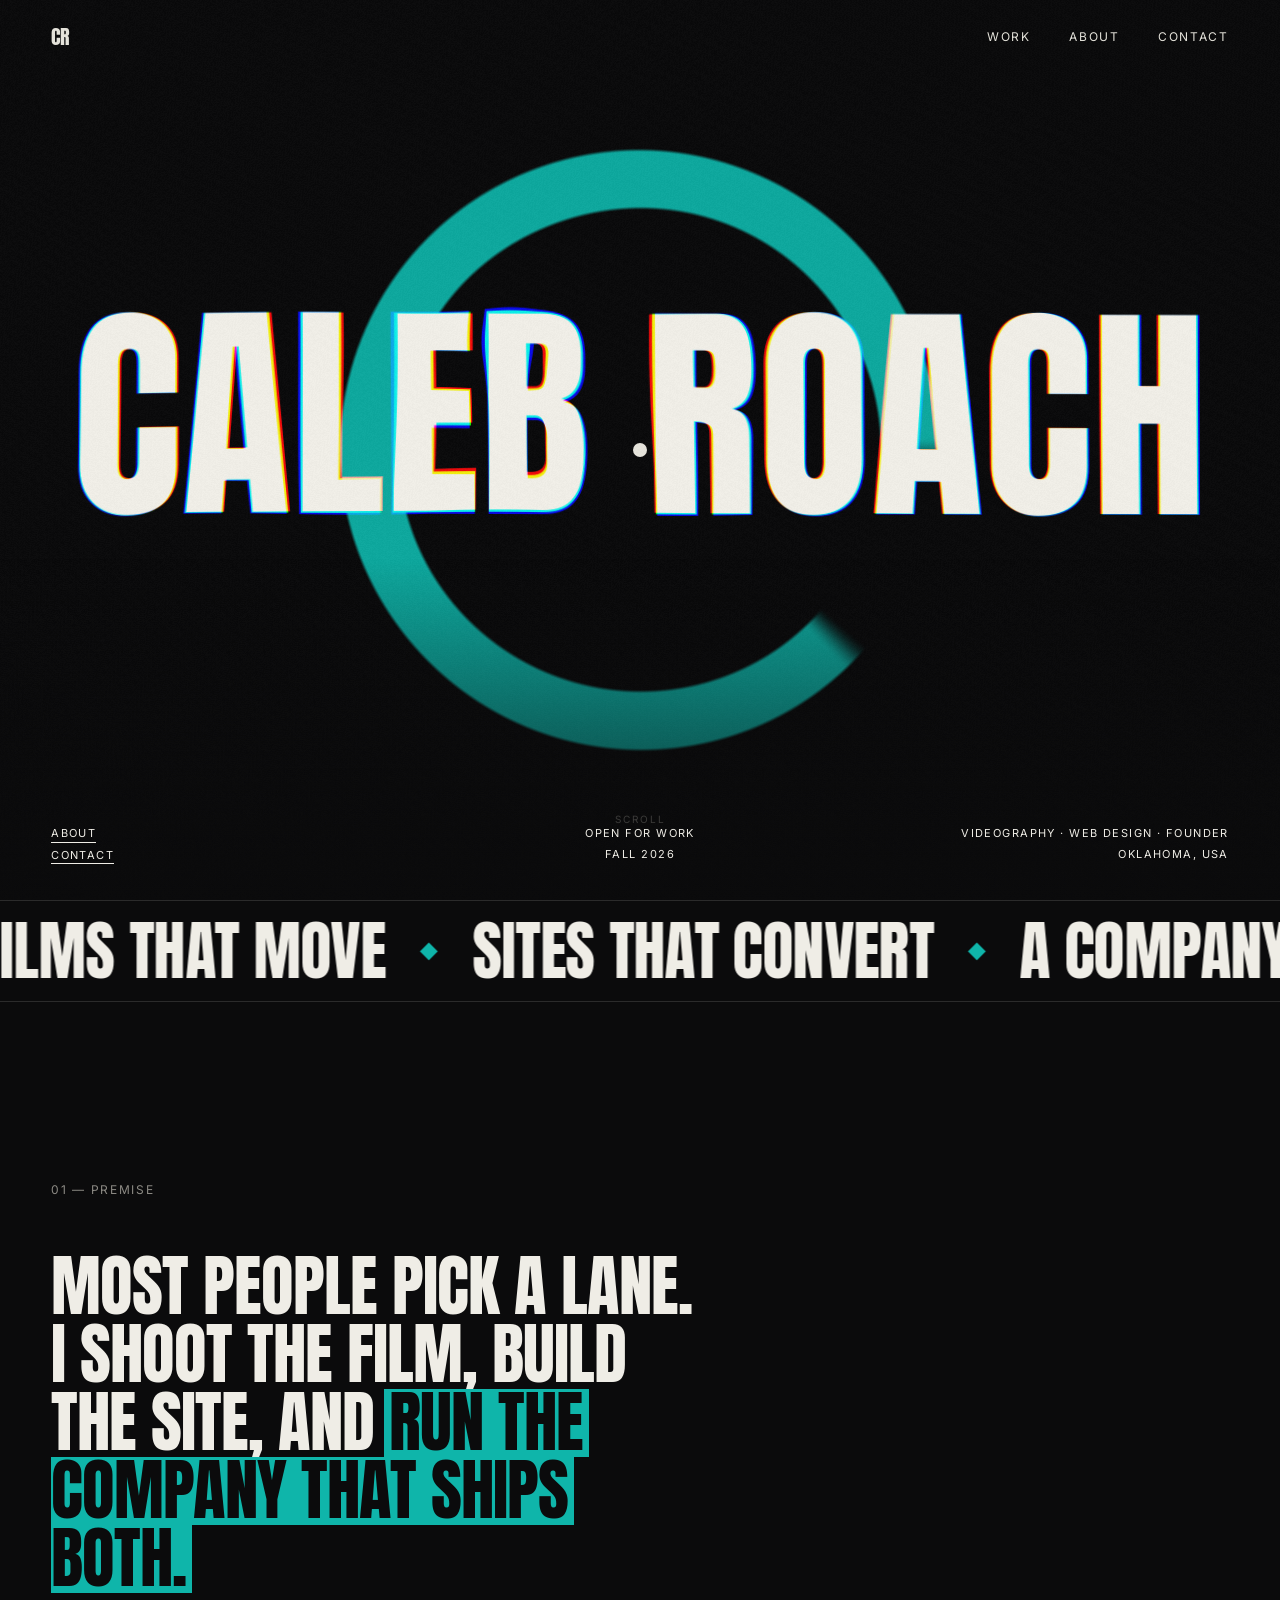
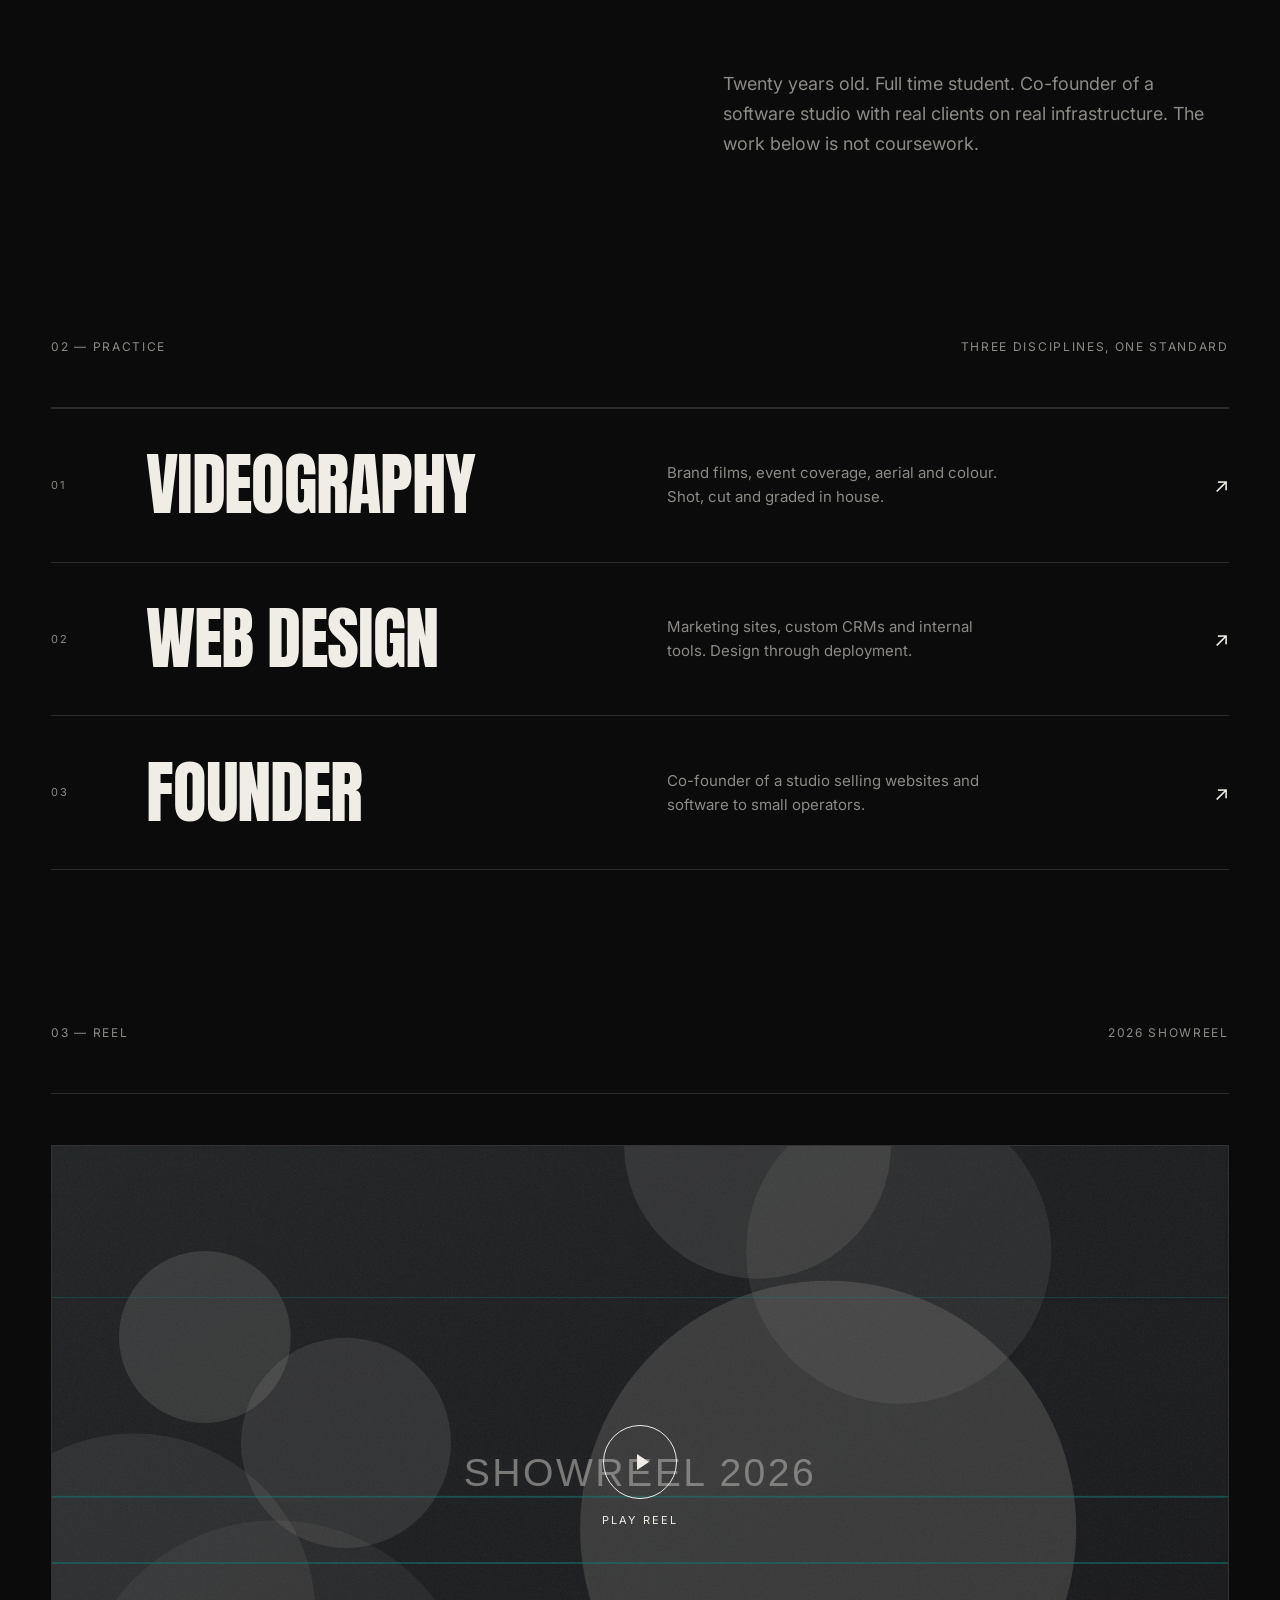
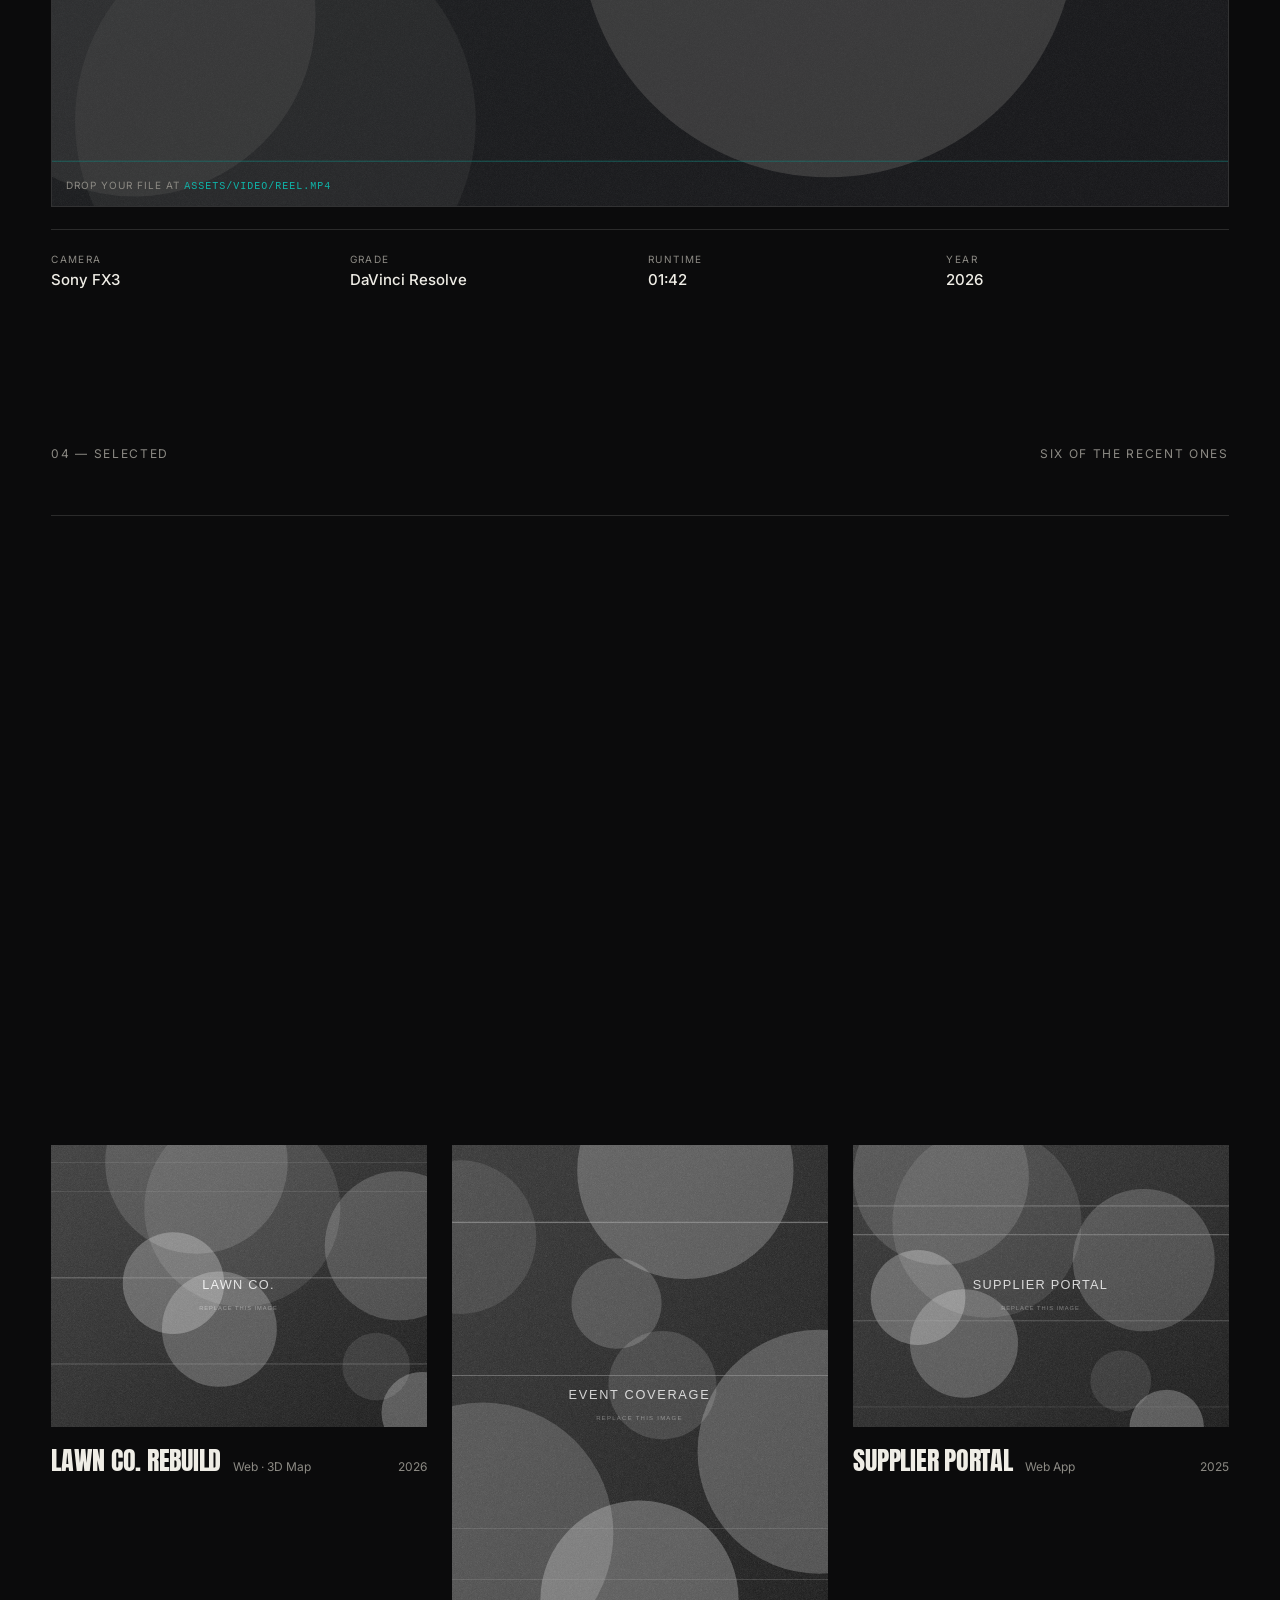
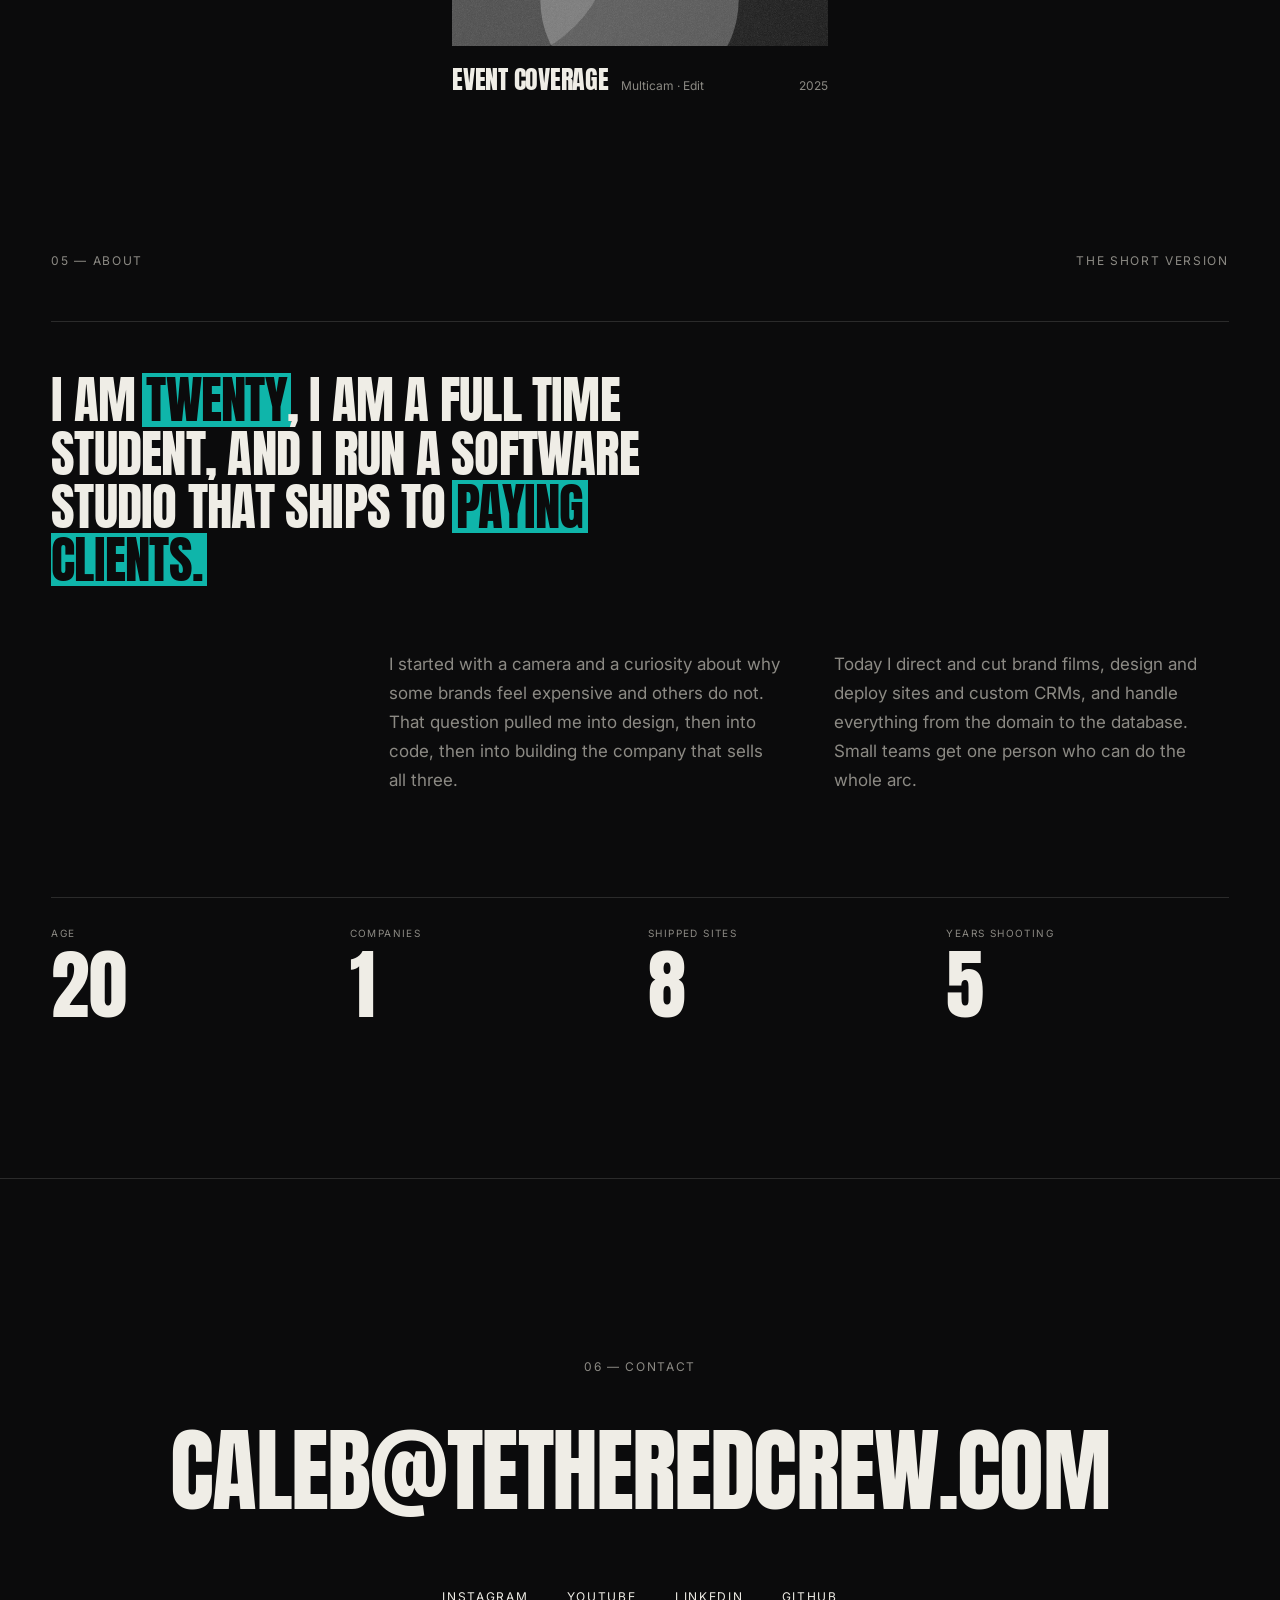
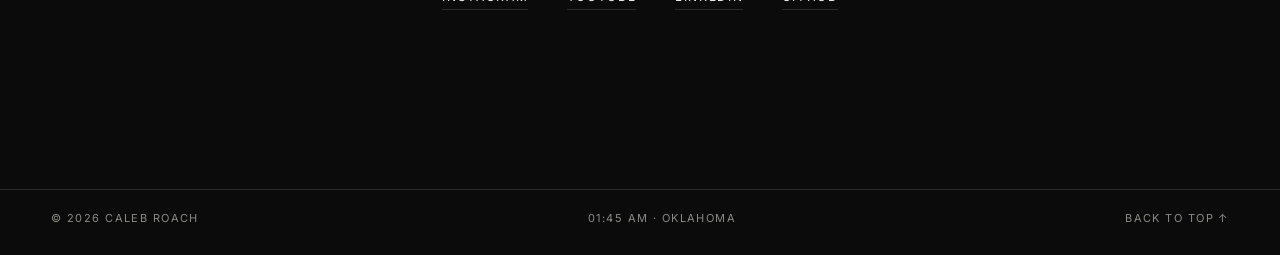
==== index.html @ 0a17e47c "First draft of the portfolio Single page, no build step, no dependencies. WebGL distortion hero with" ====
<!doctype html>
<html lang="en">
<head>
<meta charset="utf-8">
<meta name="viewport" content="width=device-width, initial-scale=1, viewport-fit=cover">
<title>Caleb Roach — Videography, Web Design, Founder</title>
<meta name="description" content="Caleb Roach is a videographer, web designer and founder based in Oklahoma. Building brands, films and software at twenty.">
<meta name="theme-color" content="#0B0B0C">

<meta property="og:title" content="Caleb Roach — Videography, Web Design, Founder">
<meta property="og:description" content="Videographer, web designer and founder based in Oklahoma.">
<meta property="og:type" content="website">

<link rel="preconnect" href="https://fonts.googleapis.com">
<link rel="preconnect" href="https://fonts.gstatic.com" crossorigin>
<link href="https://fonts.googleapis.com/css2?family=Anton&family=Inter:wght@400;500&display=swap" rel="stylesheet">
<link rel="stylesheet" href="assets/css/style.css">
</head>
<body>

<!-- ============ INTRO CURTAIN ============ -->
<div class="curtain" id="curtain" aria-hidden="true">
  <div class="curtain__inner">
    <span class="curtain__word">Videography</span>
    <span class="curtain__word">Web Design</span>
    <span class="curtain__word">Founder</span>
  </div>
  <div class="curtain__count"><span id="count">0</span></div>
</div>

<!-- ============ CURSOR ============ -->
<div class="cursor" id="cursor" aria-hidden="true"><span class="cursor__label"></span></div>

<!-- ============ NAV ============ -->
<header class="nav">
  <a class="nav__mark" href="#top">CR</a>
  <nav class="nav__links">
    <a href="#practice">Work</a>
    <a href="#about">About</a>
    <a href="#contact">Contact</a>
  </nav>
</header>

<main id="top">

<!-- ============ HERO ============ -->
<section class="hero" id="hero">
  <canvas class="hero__canvas" id="hero-canvas"></canvas>
  <h1 class="hero__fallback" id="hero-fallback"><span>Caleb</span><span>Roach</span></h1>

  <div class="hero__meta">
    <div class="hero__meta-col">
      <a href="#about">About</a>
      <a href="#contact">Contact</a>
    </div>
    <div class="hero__meta-col hero__meta-col--center">
      <span>Open for work</span>
      <span>Fall 2026</span>
    </div>
    <div class="hero__meta-col hero__meta-col--end">
      <span>Videography · Web Design · Founder</span>
      <span>Oklahoma, USA</span>
    </div>
  </div>

  <div class="hero__scroll"><span>Scroll</span></div>
</section>

<!-- ============ TICKER ============ -->
<div class="ticker" aria-hidden="true">
  <div class="ticker__track" id="ticker-track">
    <span>Films that move</span><i>◆</i><span>Sites that convert</span><i>◆</i><span>A company at twenty</span><i>◆</i>
  </div>
</div>

<!-- ============ STATEMENT ============ -->
<section class="statement" id="statement">
  <p class="statement__eyebrow" data-reveal>01 — Premise</p>
  <h2 class="statement__text" data-split>
    Most people pick a lane. I shoot the film, build the site,
    and <mark>run the company that ships both.</mark>
  </h2>
  <div class="statement__note" data-reveal>
    <p>Twenty years old. Full time student. Co-founder of a software studio with real clients on real infrastructure. The work below is not coursework.</p>
  </div>
</section>

<!-- ============ PRACTICE ============ -->
<section class="practice" id="practice">
  <div class="section-head">
    <span class="section-head__num">02 — Practice</span>
    <span class="section-head__label">Three disciplines, one standard</span>
  </div>

  <ul class="practice__list">
    <li class="practice__row" data-img="assets/img/practice-film.svg">
      <a href="#reel">
        <span class="practice__idx">01</span>
        <span class="practice__title">Videography</span>
        <span class="practice__desc">Brand films, event coverage, aerial and colour. Shot, cut and graded in house.</span>
        <span class="practice__arrow">↗</span>
      </a>
    </li>
    <li class="practice__row" data-img="assets/img/practice-web.svg">
      <a href="#work">
        <span class="practice__idx">02</span>
        <span class="practice__title">Web Design</span>
        <span class="practice__desc">Marketing sites, custom CRMs and internal tools. Design through deployment.</span>
        <span class="practice__arrow">↗</span>
      </a>
    </li>
    <li class="practice__row" data-img="assets/img/practice-founder.svg">
      <a href="#about">
        <span class="practice__idx">03</span>
        <span class="practice__title">Founder</span>
        <span class="practice__desc">Co-founder of a studio selling websites and software to small operators.</span>
        <span class="practice__arrow">↗</span>
      </a>
    </li>
  </ul>

  <figure class="practice__preview" id="practice-preview" aria-hidden="true">
    <img alt="" id="practice-preview-img" src="assets/img/practice-film.svg">
  </figure>
</section>

<!-- ============ REEL ============ -->
<section class="reel" id="reel">
  <div class="section-head">
    <span class="section-head__num">03 — Reel</span>
    <span class="section-head__label">2026 showreel</span>
  </div>

  <div class="reel__frame" id="reel-frame">
    <video id="reel-video" playsinline muted loop preload="none" poster="assets/img/reel-poster.svg"></video>
    <button class="reel__play" id="reel-play" type="button">
      <span class="reel__play-dot"></span>
      <span class="reel__play-text">Play reel</span>
    </button>
    <div class="reel__hint">Drop your file at <code>assets/video/reel.mp4</code></div>
  </div>

  <div class="reel__specs">
    <div><span>Camera</span><b>Sony FX3</b></div>
    <div><span>Grade</span><b>DaVinci Resolve</b></div>
    <div><span>Runtime</span><b>01:42</b></div>
    <div><span>Year</span><b>2026</b></div>
  </div>
</section>

<!-- ============ WORK ============ -->
<section class="work" id="work">
  <div class="section-head">
    <span class="section-head__num">04 — Selected</span>
    <span class="section-head__label">Six of the recent ones</span>
  </div>

  <div class="work__grid">
    <article class="card" data-reveal>
      <a href="#" class="card__media"><img src="assets/img/work-1.svg" alt="Tethered Crew"></a>
      <div class="card__meta"><h3>Tethered Crew</h3><span>Brand · Site · Product</span><em>2026</em></div>
    </article>
    <article class="card card--tall" data-reveal>
      <a href="#" class="card__media"><img src="assets/img/work-2.svg" alt="Roofing brand film"></a>
      <div class="card__meta"><h3>Roofing Brand Film</h3><span>Direction · Colour</span><em>2026</em></div>
    </article>
    <article class="card" data-reveal>
      <a href="#" class="card__media"><img src="assets/img/work-3.svg" alt="Field CRM"></a>
      <div class="card__meta"><h3>Field CRM</h3><span>Product Design · Build</span><em>2026</em></div>
    </article>
    <article class="card" data-reveal>
      <a href="#" class="card__media"><img src="assets/img/work-4.svg" alt="Lawn co. rebuild"></a>
      <div class="card__meta"><h3>Lawn Co. Rebuild</h3><span>Web · 3D Map</span><em>2026</em></div>
    </article>
    <article class="card card--tall" data-reveal>
      <a href="#" class="card__media"><img src="assets/img/work-5.svg" alt="Event coverage"></a>
      <div class="card__meta"><h3>Event Coverage</h3><span>Multicam · Edit</span><em>2025</em></div>
    </article>
    <article class="card" data-reveal>
      <a href="#" class="card__media"><img src="assets/img/work-6.svg" alt="Supplier portal"></a>
      <div class="card__meta"><h3>Supplier Portal</h3><span>Web App</span><em>2025</em></div>
    </article>
  </div>
</section>

<!-- ============ ABOUT ============ -->
<section class="about" id="about">
  <div class="section-head">
    <span class="section-head__num">05 — About</span>
    <span class="section-head__label">The short version</span>
  </div>

  <div class="about__body">
    <p class="about__lede" data-split>
      I am <mark>twenty</mark>, I am a full time student, and I run a software studio
      that ships to <mark>paying clients.</mark>
    </p>
    <div class="about__cols">
      <p data-reveal>I started with a camera and a curiosity about why some brands feel expensive and others do not. That question pulled me into design, then into code, then into building the company that sells all three.</p>
      <p data-reveal>Today I direct and cut brand films, design and deploy sites and custom CRMs, and handle everything from the domain to the database. Small teams get one person who can do the whole arc.</p>
    </div>
  </div>

  <dl class="stats">
    <div data-reveal><dt>Age</dt><dd data-count="20">20</dd></div>
    <div data-reveal><dt>Companies</dt><dd data-count="1">1</dd></div>
    <div data-reveal><dt>Shipped sites</dt><dd data-count="8">8</dd></div>
    <div data-reveal><dt>Years shooting</dt><dd data-count="5">5</dd></div>
  </dl>
</section>

<!-- ============ CONTACT ============ -->
<section class="contact" id="contact">
  <span class="contact__eyebrow" data-reveal>06 — Contact</span>
  <a class="contact__mail" href="mailto:caleb@tetheredcrew.com" data-magnet>caleb@tetheredcrew.com</a>
  <div class="contact__row">
    <a href="#" data-reveal>Instagram</a>
    <a href="#" data-reveal>YouTube</a>
    <a href="#" data-reveal>LinkedIn</a>
    <a href="https://github.com/roach-c" target="_blank" rel="noopener" data-reveal>GitHub</a>
  </div>
</section>

</main>

<footer class="foot">
  <span>© 2026 Caleb Roach</span>
  <span class="foot__time" id="clock">—</span>
  <a href="#top">Back to top ↑</a>
</footer>

<!-- displacement filter used by the work cards -->
<svg class="svg-defs" aria-hidden="true" focusable="false">
  <filter id="warp">
    <feTurbulence type="fractalNoise" baseFrequency="0.012 0.02" numOctaves="2" seed="7" result="noise">
      <animate attributeName="baseFrequency" dur="14s" values="0.012 0.02;0.02 0.01;0.012 0.02" repeatCount="indefinite"/>
    </feTurbulence>
    <feDisplacementMap in="SourceGraphic" in2="noise" scale="0" xChannelSelector="R" yChannelSelector="G"/>
  </filter>
</svg>

<script src="assets/js/hero.js"></script>
<script src="assets/js/main.js"></script>
</body>
</html>
---- assets/css/style.css ----
/* =========================================================
   Caleb Roach — portfolio
   Palette lives here. Change --accent and the whole site turns.
   ========================================================= */

:root{
  --ink:      #0B0B0C;
  --ink-2:    #131315;
  --bone:     #EFEDE6;
  --bone-dim: #8C8A84;
  --accent:   #0FB5AA;
  --line:     rgba(239,237,230,.14);

  --pad: clamp(20px, 4vw, 64px);
  --font-display: 'Anton', 'Haettenschweiler', 'Arial Narrow', sans-serif;
  --font-ui: 'Inter', -apple-system, BlinkMacSystemFont, 'Helvetica Neue', sans-serif;

  --ease: cubic-bezier(.19,1,.22,1);
}

*,*::before,*::after{ box-sizing:border-box; }
html{ background:var(--ink); }
html.is-locked{ overflow:hidden; }

body{
  margin:0;
  background:var(--ink);
  color:var(--bone);
  font-family:var(--font-ui);
  font-size:16px;
  line-height:1.5;
  -webkit-font-smoothing:antialiased;
  overflow-x:hidden;
}

a{ color:inherit; text-decoration:none; }
img,video,canvas{ display:block; max-width:100%; }
h1,h2,h3,p,dl,dd,figure,ul{ margin:0; padding:0; }
ul{ list-style:none; }
.svg-defs{ position:absolute; width:0; height:0; }

::selection{ background:var(--accent); color:var(--ink); }

section[id]{ scroll-margin-top:88px; }
#top,#hero{ scroll-margin-top:0; }

/* ---------- shared bits ---------- */

.section-head{
  display:flex; justify-content:space-between; gap:24px;
  padding-bottom:clamp(28px,4vw,56px);
  border-bottom:1px solid var(--line);
  font-size:12px; letter-spacing:.14em; text-transform:uppercase;
  color:var(--bone-dim);
}
.section-head__label{ text-align:right; }

[data-reveal]{
  opacity:0; transform:translateY(18px);
  transition:opacity .9s var(--ease), transform .9s var(--ease);
}
[data-reveal].in{ opacity:1; transform:none; }

/* Highlighted phrases inside the big headings.
   The block wipes in from the left as its line rises, then the type
   flips to ink once the fill has passed under it. */
mark{
  color:var(--bone);
  background-image:linear-gradient(var(--accent), var(--accent));
  background-repeat:no-repeat;
  background-position:0 0;
  background-size:0% 100%;
  padding:0 .085em; margin:0 -.085em;
  -webkit-box-decoration-break:clone;
          box-decoration-break:clone;
  transition:background-size .75s var(--ease) .30s, color .01s .52s;
}
.line.in mark, .in mark{ background-size:100% 100%; color:var(--ink); }

.line{ display:block; overflow:hidden; }
.line > i{
  display:block; font-style:normal;
  transform:translateY(105%);
  transition:transform 1s var(--ease);
}
.in .line > i, .line.in > i{ transform:none; }

/* =========================================================
   CURTAIN
   ========================================================= */
.curtain{
  position:fixed; inset:0; z-index:200;
  background:var(--accent); color:var(--ink);
  display:grid; place-items:center;
  transition:transform 1.1s var(--ease);
}
.curtain.done{ transform:translateY(-101%); }
.curtain__inner{ height:1.1em; overflow:hidden; }
.curtain__word{
  display:block; font-family:var(--font-display);
  font-size:clamp(32px,7vw,88px); line-height:1.1;
  text-transform:uppercase; letter-spacing:-.01em;
  animation:cycle 1.9s steps(1) infinite;
}
.curtain__word:nth-child(2){ animation-delay:-1.27s; }
.curtain__word:nth-child(3){ animation-delay:-.63s; }
@keyframes cycle{
  0%,33%   { transform:translateY(0); }
  33.01%,66%{ transform:translateY(-100%); }
  66.01%,100%{ transform:translateY(-200%); }
}
.curtain__count{
  position:absolute; right:var(--pad); bottom:var(--pad);
  font-family:var(--font-display); font-size:clamp(40px,9vw,110px); line-height:1;
}

/* =========================================================
   CURSOR
   ========================================================= */
.cursor{
  position:fixed; top:0; left:0; z-index:150;
  width:14px; height:14px; margin:-7px 0 0 -7px;
  border-radius:50%; background:var(--bone);
  mix-blend-mode:difference; pointer-events:none;
  transition:width .35s var(--ease), height .35s var(--ease), margin .35s var(--ease);
}
.cursor.is-big{ width:88px; height:88px; margin:-44px 0 0 -44px; }
.cursor__label{
  position:absolute; inset:0; display:grid; place-items:center;
  font-size:10px; letter-spacing:.12em; text-transform:uppercase;
  color:var(--ink); opacity:0; transition:opacity .25s;
}
.cursor.is-big .cursor__label{ opacity:1; }
@media (hover:none),(max-width:860px){ .cursor{ display:none; } }

/* =========================================================
   NAV
   ========================================================= */
.nav{
  position:fixed; top:0; left:0; right:0; z-index:100;
  display:flex; justify-content:space-between; align-items:center;
  padding:22px var(--pad);
  mix-blend-mode:difference;
  font-size:12px; letter-spacing:.14em; text-transform:uppercase;
}
.nav__mark{ font-family:var(--font-display); font-size:20px; letter-spacing:0; }
.nav__links{ display:flex; gap:clamp(16px,3vw,40px); }
.nav__links a{ position:relative; }
.nav__links a::after{
  content:''; position:absolute; left:0; right:0; bottom:-4px; height:1px;
  background:currentColor; transform:scaleX(0); transform-origin:right;
  transition:transform .5s var(--ease);
}
.nav__links a:hover::after{ transform:scaleX(1); transform-origin:left; }

/* =========================================================
   HERO
   ========================================================= */
.hero{
  position:relative;
  height:100svh; min-height:520px;
  display:flex; align-items:center; justify-content:center;
  overflow:hidden;
}
.hero__canvas{
  position:absolute; inset:0;
  width:100%; height:100%;
}
.hero__fallback{
  position:relative; z-index:1;
  font-family:var(--font-display);
  font-size:clamp(64px,17vw,260px); line-height:.86;
  text-transform:uppercase; letter-spacing:-.02em;
  text-align:center; color:var(--bone);
  display:none;
}
.hero__fallback span{ display:block; }
.hero.no-gl .hero__fallback{ display:block; }
.hero.no-gl .hero__canvas{ display:none; }

.hero::after{
  content:''; position:absolute; left:0; right:0; bottom:0; height:38vh; z-index:1;
  background:linear-gradient(to top, rgba(11,11,12,.82), rgba(11,11,12,0));
  pointer-events:none;
}
.hero__meta{
  position:absolute; left:var(--pad); right:var(--pad); bottom:clamp(20px,4vh,40px);
  z-index:2;
  display:grid; grid-template-columns:1fr 1fr 1fr; gap:16px;
  font-size:11px; letter-spacing:.13em; text-transform:uppercase;
  color:var(--bone);
  pointer-events:none;
}
.hero__meta-col{ display:flex; flex-direction:column; gap:4px; pointer-events:auto; }
.hero__meta-col--center{ align-items:center; text-align:center; }
.hero__meta-col--end{ align-items:flex-end; text-align:right; }
.hero__meta a{ border-bottom:1px solid currentColor; align-self:flex-start; }

.hero__scroll{
  position:absolute; left:50%; top:calc(100% - 88px); transform:translateX(-50%);
  font-size:10px; letter-spacing:.2em; text-transform:uppercase; color:var(--bone-dim);
  animation:bob 2.6s ease-in-out infinite;
}
@keyframes bob{ 0%,100%{ transform:translate(-50%,0); } 50%{ transform:translate(-50%,7px); } }

@media (max-width:720px){
  .hero__meta{ grid-template-columns:1fr; gap:10px; }
  .hero__meta-col--center,.hero__meta-col--end{ align-items:flex-start; text-align:left; }
  .hero__scroll{ display:none; }
}

/* =========================================================
   TICKER
   ========================================================= */
.ticker{
  border-top:1px solid var(--line); border-bottom:1px solid var(--line);
  overflow:hidden; padding:18px 0;
  background:var(--ink);
}
.ticker__track{
  display:flex; align-items:center; gap:34px; width:max-content;
  font-family:var(--font-display); text-transform:uppercase;
  font-size:clamp(28px,5vw,64px); line-height:1; letter-spacing:-.01em;
  will-change:transform;
}
.ticker__track i{ color:var(--accent); font-style:normal; font-size:.4em; }

/* =========================================================
   STATEMENT
   ========================================================= */
.statement{ padding:clamp(90px,14vw,190px) var(--pad); }
.statement__eyebrow{
  font-size:12px; letter-spacing:.14em; text-transform:uppercase;
  color:var(--bone-dim); margin-bottom:clamp(28px,5vw,54px);
}
.statement__text{
  font-family:var(--font-display); font-weight:400;
  font-size:clamp(32px,5.2vw,84px); line-height:1.02;
  text-transform:uppercase; letter-spacing:-.015em;
  max-width:20ch;
}
.statement__note{
  margin-top:clamp(40px,6vw,80px);
  margin-left:auto; max-width:46ch;
  color:var(--bone-dim); font-size:clamp(15px,1.5vw,18px); line-height:1.65;
}

/* =========================================================
   PRACTICE
   ========================================================= */
.practice{ padding:0 var(--pad) clamp(80px,12vw,160px); position:relative; }
.practice__list{ border-top:1px solid var(--line); }
.practice__row{ border-bottom:1px solid var(--line); }
.practice__row a{
  display:grid;
  grid-template-columns:56px minmax(0,1fr) minmax(0,1fr) 40px;
  align-items:center; gap:clamp(16px,3vw,40px);
  padding:clamp(26px,3.4vw,44px) 0;
  transition:color .5s var(--ease), padding .6s var(--ease);
}
.practice__row:hover a{ color:var(--accent); padding-left:18px; }
.practice__idx{ font-size:11px; letter-spacing:.14em; color:var(--bone-dim); }
.practice__title{
  font-family:var(--font-display); text-transform:uppercase;
  font-size:clamp(30px,5.4vw,84px); line-height:.95; letter-spacing:-.015em;
}
.practice__desc{ color:var(--bone-dim); font-size:15px; line-height:1.6; max-width:38ch; }
.practice__row:hover .practice__desc{ color:var(--accent); }
.practice__arrow{ justify-self:end; font-size:20px; transition:transform .5s var(--ease); }
.practice__row:hover .practice__arrow{ transform:translate(4px,-4px); }

.practice__preview{
  position:fixed; top:0; left:0; z-index:5;
  width:clamp(220px,22vw,340px); aspect-ratio:4/5;
  margin:0; pointer-events:none; overflow:hidden;
  opacity:0; transform:translate(-50%,-50%) scale(.9);
  transition:opacity .45s var(--ease), transform .55s var(--ease);
}
.practice__preview.on{ opacity:1; transform:translate(-50%,-50%) scale(1); }
.practice__preview img{ width:100%; height:100%; object-fit:cover; filter:url(#warp) grayscale(1) contrast(1.1); }

@media (max-width:900px){
  .practice__row a{ grid-template-columns:40px 1fr 28px; }
  .practice__desc{ grid-column:2 / -1; }
  .practice__preview{ display:none; }
}

/* =========================================================
   REEL
   ========================================================= */
.reel{ padding:0 var(--pad) clamp(80px,12vw,160px); }
.reel__frame{
  position:relative; margin-top:clamp(28px,4vw,56px);
  aspect-ratio:16/9; background:var(--ink-2); overflow:hidden;
  border:1px solid var(--line);
}
.reel__frame video{ width:100%; height:100%; object-fit:cover; }
.reel__frame video[poster]{ object-fit:cover; }
.reel__play{
  position:absolute; inset:0; width:100%; height:100%;
  display:flex; flex-direction:column; align-items:center; justify-content:center; gap:14px;
  background:rgba(11,11,12,.35); border:0; cursor:pointer;
  color:var(--bone); font-family:var(--font-ui);
  font-size:11px; letter-spacing:.2em; text-transform:uppercase;
  transition:opacity .5s var(--ease), background .5s var(--ease);
}
.reel__frame.playing .reel__play{ opacity:0; pointer-events:none; }
.reel__play-dot{
  width:74px; height:74px; border-radius:50%;
  border:1px solid var(--bone); position:relative;
  transition:transform .5s var(--ease), background .5s var(--ease);
}
.reel__play-dot::after{
  content:''; position:absolute; top:50%; left:54%; transform:translate(-50%,-50%);
  border-left:12px solid var(--bone); border-top:8px solid transparent; border-bottom:8px solid transparent;
  transition:border-left-color .5s;
}
.reel__play:hover .reel__play-dot{ transform:scale(1.08); background:var(--accent); border-color:var(--accent); }
.reel__play:hover .reel__play-dot::after{ border-left-color:var(--ink); }
.reel__hint{
  position:absolute; left:14px; bottom:12px; z-index:2;
  font-size:10px; letter-spacing:.1em; text-transform:uppercase; color:var(--bone-dim);
}
.reel__frame.playing .reel__hint, .reel__frame.has-src .reel__hint{ display:none; }
.reel__hint code{ font-family:ui-monospace,SFMono-Regular,Menlo,monospace; color:var(--accent); }

.reel__specs{
  display:grid; grid-template-columns:repeat(4,1fr); gap:16px;
  margin-top:22px; padding-top:22px; border-top:1px solid var(--line);
}
.reel__specs span{ display:block; font-size:10px; letter-spacing:.14em; text-transform:uppercase; color:var(--bone-dim); }
.reel__specs b{ font-weight:500; font-size:15px; }
@media (max-width:640px){ .reel__specs{ grid-template-columns:repeat(2,1fr); } }

/* =========================================================
   WORK
   ========================================================= */
.work{ padding:0 var(--pad) clamp(80px,12vw,160px); }
.work__grid{
  margin-top:clamp(28px,4vw,56px);
  display:grid; grid-template-columns:repeat(3,1fr); gap:clamp(14px,2vw,32px);
  align-items:start;
}
.card__media{ display:block; overflow:hidden; background:var(--ink-2); aspect-ratio:4/3; }
.card--tall .card__media{ aspect-ratio:3/4; }
.card__media img{
  width:100%; height:100%; object-fit:cover;
  filter:grayscale(1) contrast(1.05) brightness(1.15);
  transform:scale(1.02);
  transition:transform 1.1s var(--ease), filter .7s var(--ease);
}
.card:hover .card__media img{ transform:scale(1.07); filter:grayscale(0) contrast(1); }
.card__meta{
  display:flex; align-items:baseline; gap:12px; flex-wrap:wrap;
  padding:14px 0 0;
}
.card__meta h3{ font-family:var(--font-display); font-weight:400; font-size:clamp(18px,2vw,26px); text-transform:uppercase; letter-spacing:-.01em; }
.card__meta span{ font-size:12px; color:var(--bone-dim); }
.card__meta em{ margin-left:auto; font-style:normal; font-size:12px; color:var(--bone-dim); }
@media (max-width:900px){ .work__grid{ grid-template-columns:repeat(2,1fr); } }
@media (max-width:560px){ .work__grid{ grid-template-columns:1fr; } }

/* =========================================================
   ABOUT
   ========================================================= */
.about{ padding:0 var(--pad) clamp(80px,12vw,160px); }
.about__body{ margin-top:clamp(28px,4vw,56px); }
.about__lede{
  font-family:var(--font-display); text-transform:uppercase;
  font-size:clamp(27px,4.0vw,62px); line-height:1.04; letter-spacing:-.015em;
  max-width:25ch;
}
.about__cols{
  display:grid; grid-template-columns:repeat(2,minmax(0,1fr));
  gap:clamp(20px,4vw,60px);
  margin-top:clamp(36px,5vw,72px); margin-left:auto; max-width:840px;
  color:var(--bone-dim); font-size:clamp(15px,1.4vw,17px); line-height:1.7;
}
@media (max-width:760px){ .about__cols{ grid-template-columns:1fr; } }

.stats{
  display:grid; grid-template-columns:repeat(4,1fr); gap:16px;
  margin-top:clamp(56px,8vw,110px); padding-top:28px; border-top:1px solid var(--line);
}
.stats dt{ font-size:10px; letter-spacing:.14em; text-transform:uppercase; color:var(--bone-dim); }
.stats dd{ margin:6px 0 0; font-family:var(--font-display); font-size:clamp(40px,6vw,86px); line-height:1; }
@media (max-width:640px){ .stats{ grid-template-columns:repeat(2,1fr); row-gap:28px; } }

/* =========================================================
   CONTACT
   ========================================================= */
.contact{
  padding:clamp(90px,14vw,180px) var(--pad);
  border-top:1px solid var(--line);
  text-align:center;
}
.contact__eyebrow{
  display:block; font-size:12px; letter-spacing:.14em; text-transform:uppercase;
  color:var(--bone-dim); margin-bottom:clamp(24px,4vw,48px);
}
.contact__mail{
  display:inline-block;
  font-family:var(--font-display); text-transform:uppercase;
  font-size:clamp(28px,7.2vw,120px); line-height:1; letter-spacing:-.02em;
  transition:color .5s var(--ease);
  word-break:break-word;
}
.contact__mail:hover{ color:var(--accent); }
.contact__row{
  display:flex; justify-content:center; flex-wrap:wrap; gap:clamp(16px,3vw,42px);
  margin-top:clamp(36px,6vw,72px);
  font-size:12px; letter-spacing:.14em; text-transform:uppercase;
}
.contact__row a{ border-bottom:1px solid var(--line); padding-bottom:3px; transition:border-color .4s, color .4s; }
.contact__row a:hover{ color:var(--accent); border-color:var(--accent); }

/* =========================================================
   FOOT
   ========================================================= */
.foot{
  display:flex; justify-content:space-between; gap:16px; flex-wrap:wrap;
  padding:20px var(--pad) 28px;
  border-top:1px solid var(--line);
  font-size:11px; letter-spacing:.13em; text-transform:uppercase; color:var(--bone-dim);
}

/* =========================================================
   MOTION OFF
   ========================================================= */
@media (prefers-reduced-motion:reduce){
  *,*::before,*::after{ animation-duration:.001ms !important; animation-iteration-count:1 !important; transition-duration:.001ms !important; }
  [data-reveal]{ opacity:1; transform:none; }
  .line > i{ transform:none; }
  mark{ background-size:100% 100%; color:var(--ink); }
  .curtain{ display:none; }
}
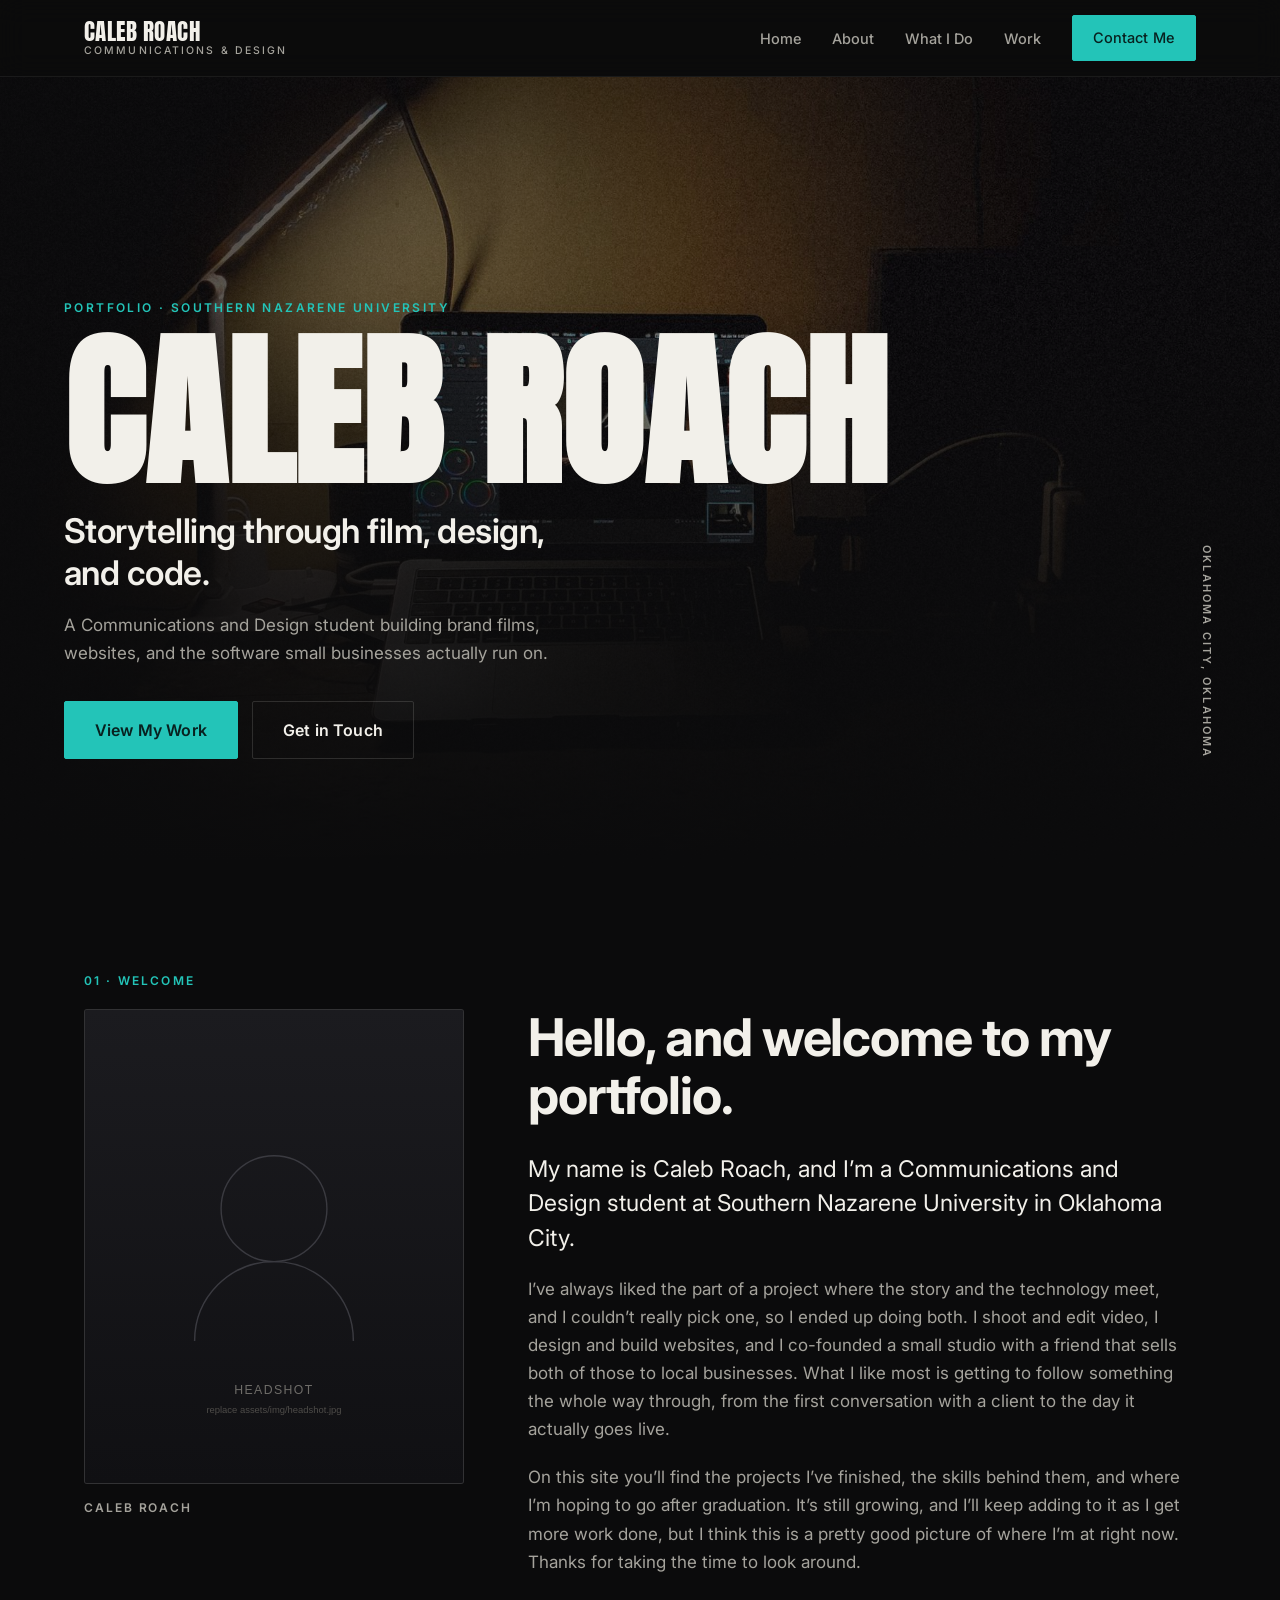
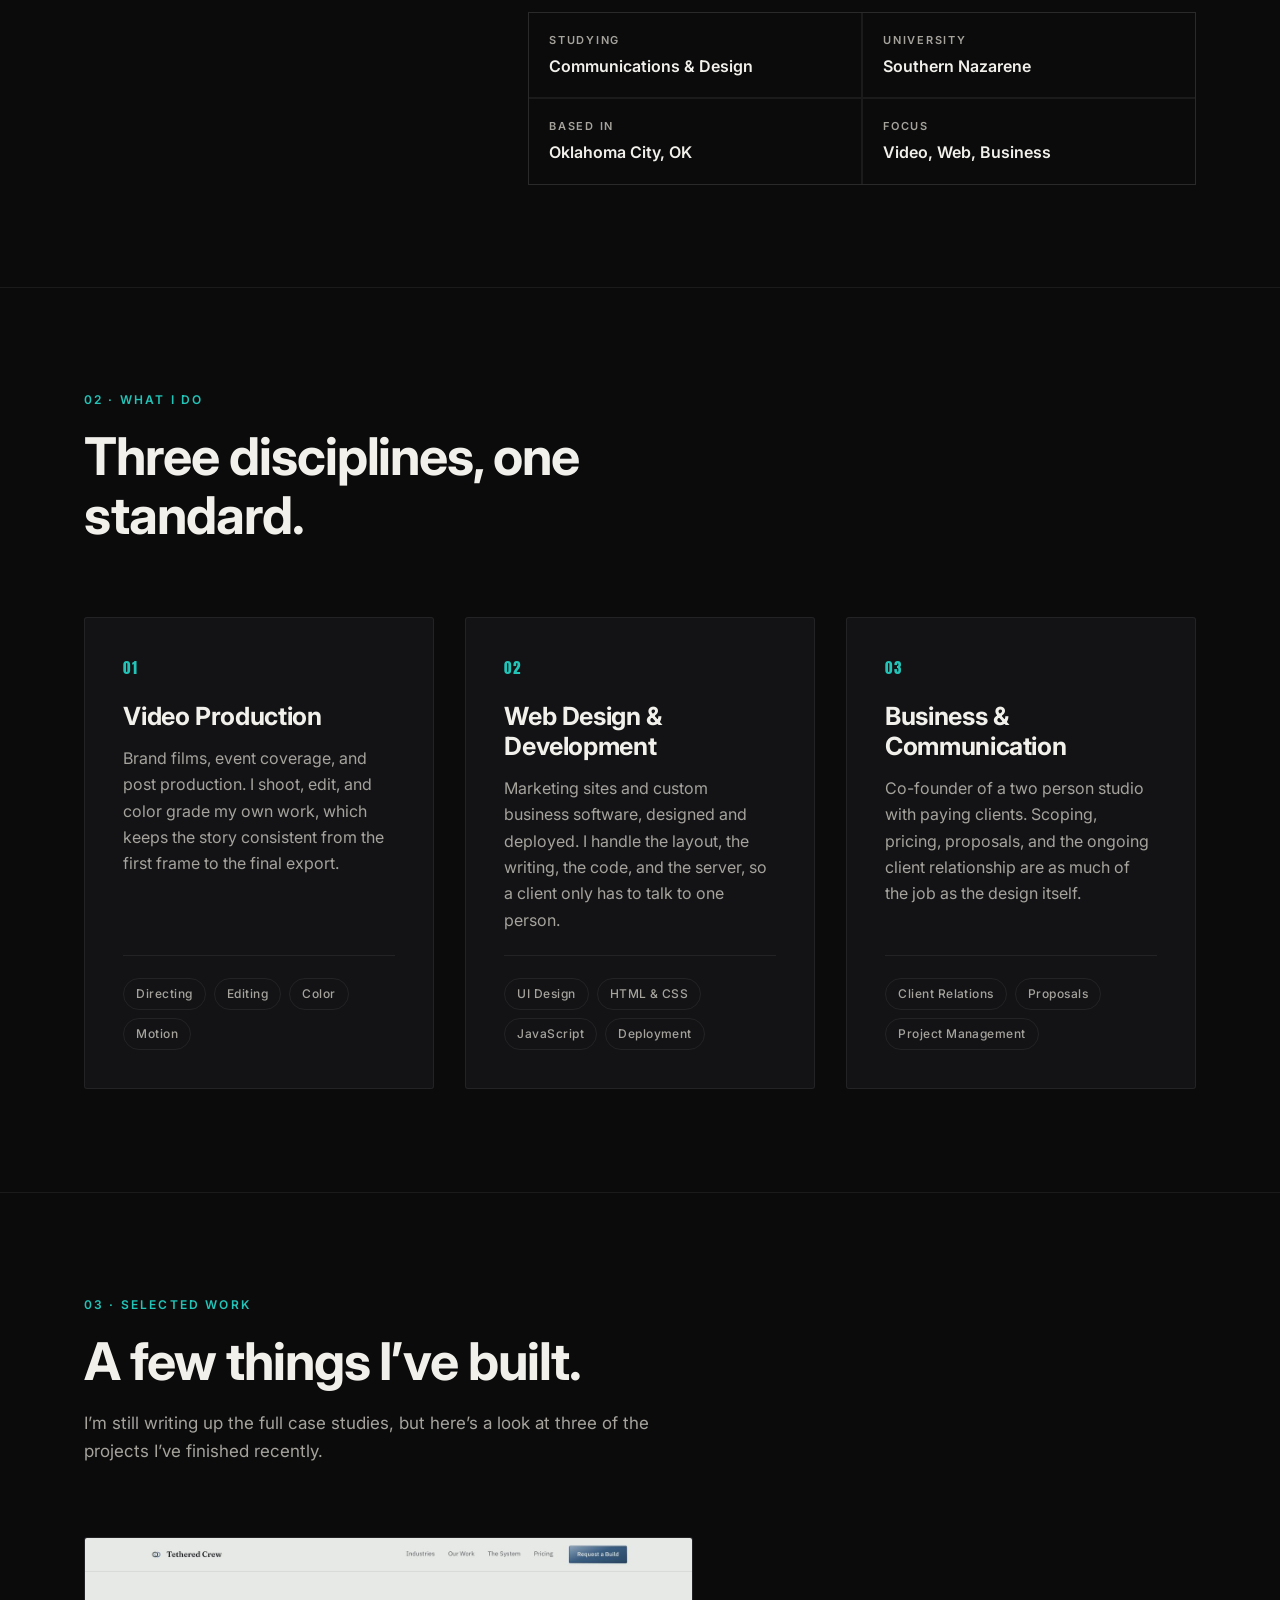
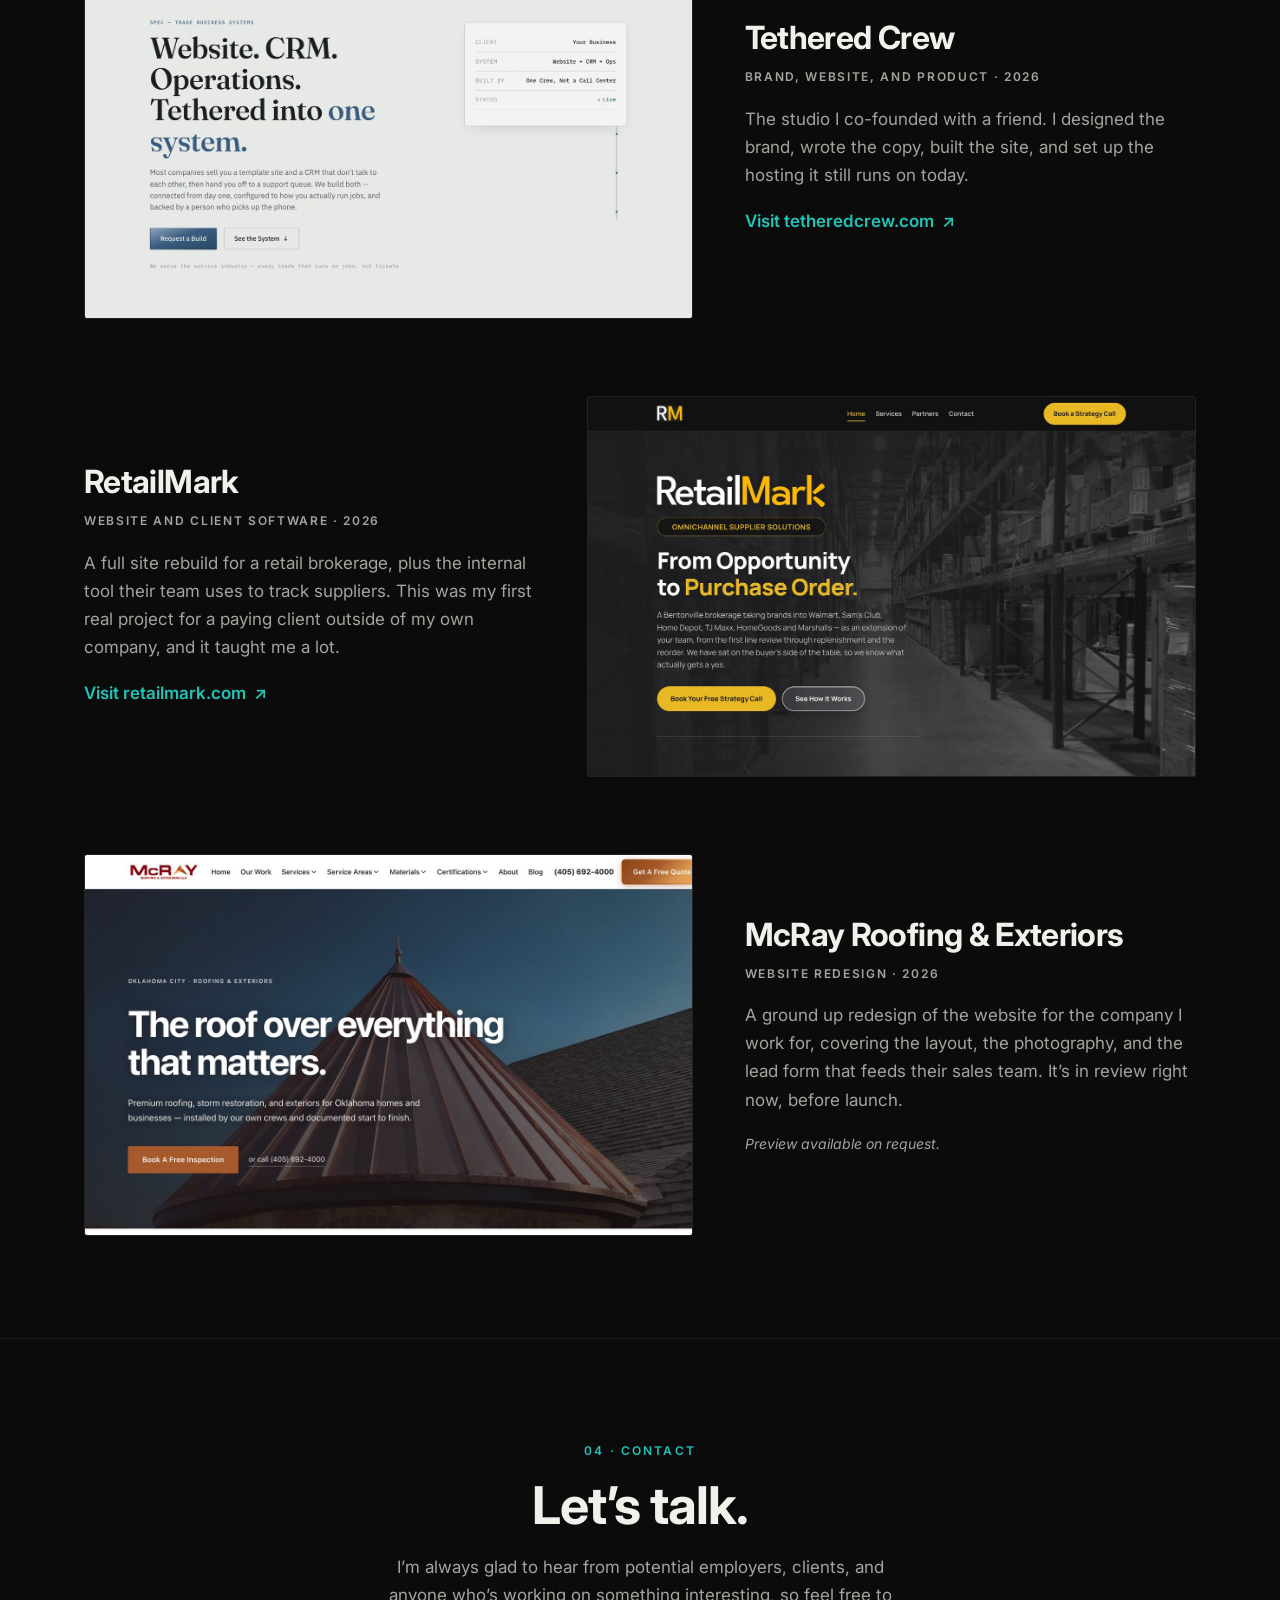
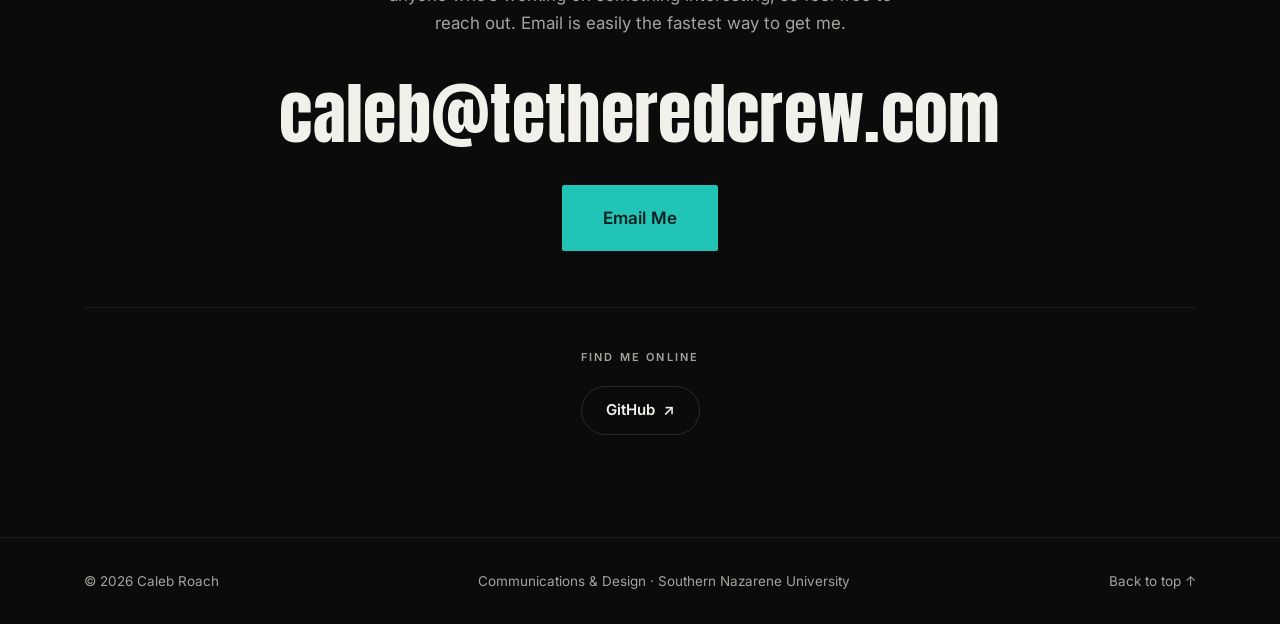
==== commit 9aff2375: "Rebuild the home page around the Week 2 portfolio brief Replaces the abstract agency-style landing p" ====
--- a/index.html
+++ b/index.html
@@ -3,243 +3,304 @@
 <head>
 <meta charset="utf-8">
 <meta name="viewport" content="width=device-width, initial-scale=1, viewport-fit=cover">
-<title>Caleb Roach — Videography, Web Design, Founder</title>
-<meta name="description" content="Caleb Roach is a videographer, web designer and founder based in Oklahoma. Building brands, films and software at twenty.">
+
+<title>Caleb Roach | Communications &amp; Design Portfolio</title>
+<meta name="description" content="The professional portfolio of Caleb Roach, a Communications and Design student at Southern Nazarene University working in video production, web design, and business.">
 <meta name="theme-color" content="#0B0B0C">
-
-<meta property="og:title" content="Caleb Roach — Videography, Web Design, Founder">
-<meta property="og:description" content="Videographer, web designer and founder based in Oklahoma.">
+<link rel="canonical" href="https://roach-c.github.io/portfolio/">
+
+<meta property="og:title" content="Caleb Roach | Communications &amp; Design Portfolio">
+<meta property="og:description" content="Storytelling through film, design, and code. The portfolio of Caleb Roach.">
 <meta property="og:type" content="website">
+<meta property="og:url" content="https://roach-c.github.io/portfolio/">
+<meta property="og:image" content="https://roach-c.github.io/portfolio/assets/img/hero.jpg">
 
 <link rel="preconnect" href="https://fonts.googleapis.com">
 <link rel="preconnect" href="https://fonts.gstatic.com" crossorigin>
-<link href="https://fonts.googleapis.com/css2?family=Anton&family=Inter:wght@400;500&display=swap" rel="stylesheet">
+<link href="https://fonts.googleapis.com/css2?family=Anton&family=Inter:wght@400;500;600;700&display=swap" rel="stylesheet">
 <link rel="stylesheet" href="assets/css/style.css">
+<script>document.documentElement.classList.add('js');</script>
 </head>
 <body>
 
-<!-- ============ INTRO CURTAIN ============ -->
-<div class="curtain" id="curtain" aria-hidden="true">
-  <div class="curtain__inner">
-    <span class="curtain__word">Videography</span>
-    <span class="curtain__word">Web Design</span>
-    <span class="curtain__word">Founder</span>
-  </div>
-  <div class="curtain__count"><span id="count">0</span></div>
-</div>
-
-<!-- ============ CURSOR ============ -->
-<div class="cursor" id="cursor" aria-hidden="true"><span class="cursor__label"></span></div>
-
-<!-- ============ NAV ============ -->
-<header class="nav">
-  <a class="nav__mark" href="#top">CR</a>
-  <nav class="nav__links">
-    <a href="#practice">Work</a>
-    <a href="#about">About</a>
-    <a href="#contact">Contact</a>
-  </nav>
+<a class="skip" href="#main">Skip to content</a>
+
+<!-- ===================== HEADER / SITE TITLE + NAV ===================== -->
+<header class="site-header" id="top">
+  <div class="site-header__inner">
+
+    <a class="brand" href="#top">
+      <span class="brand__name">Caleb Roach</span>
+      <span class="brand__role">Communications &amp; Design</span>
+    </a>
+
+    <nav class="nav" aria-label="Main">
+      <button class="nav__toggle" id="nav-toggle" aria-expanded="false" aria-controls="nav-menu">
+        <span class="nav__toggle-bars" aria-hidden="true"></span>
+        <span class="nav__toggle-text">Menu</span>
+      </button>
+
+      <ul class="nav__menu" id="nav-menu">
+        <li><a href="#top">Home</a></li>
+        <li><a href="#about">About</a></li>
+        <li><a href="#what-i-do">What I Do</a></li>
+        <li><a href="#work">Work</a></li>
+        <li><a class="btn btn--sm" href="#contact">Contact Me</a></li>
+      </ul>
+    </nav>
+
+  </div>
 </header>
 
-<main id="top">
-
-<!-- ============ HERO ============ -->
-<section class="hero" id="hero">
-  <canvas class="hero__canvas" id="hero-canvas"></canvas>
-  <h1 class="hero__fallback" id="hero-fallback"><span>Caleb</span><span>Roach</span></h1>
-
-  <div class="hero__meta">
-    <div class="hero__meta-col">
-      <a href="#about">About</a>
-      <a href="#contact">Contact</a>
-    </div>
-    <div class="hero__meta-col hero__meta-col--center">
-      <span>Open for work</span>
-      <span>Fall 2026</span>
-    </div>
-    <div class="hero__meta-col hero__meta-col--end">
-      <span>Videography · Web Design · Founder</span>
-      <span>Oklahoma, USA</span>
-    </div>
-  </div>
-
-  <div class="hero__scroll"><span>Scroll</span></div>
-</section>
-
-<!-- ============ TICKER ============ -->
-<div class="ticker" aria-hidden="true">
-  <div class="ticker__track" id="ticker-track">
-    <span>Films that move</span><i>◆</i><span>Sites that convert</span><i>◆</i><span>A company at twenty</span><i>◆</i>
-  </div>
-</div>
-
-<!-- ============ STATEMENT ============ -->
-<section class="statement" id="statement">
-  <p class="statement__eyebrow" data-reveal>01 — Premise</p>
-  <h2 class="statement__text" data-split>
-    Most people pick a lane. I shoot the film, build the site,
-    and <mark>run the company that ships both.</mark>
-  </h2>
-  <div class="statement__note" data-reveal>
-    <p>Twenty years old. Full time student. Co-founder of a software studio with real clients on real infrastructure. The work below is not coursework.</p>
-  </div>
-</section>
-
-<!-- ============ PRACTICE ============ -->
-<section class="practice" id="practice">
-  <div class="section-head">
-    <span class="section-head__num">02 — Practice</span>
-    <span class="section-head__label">Three disciplines, one standard</span>
-  </div>
-
-  <ul class="practice__list">
-    <li class="practice__row" data-img="assets/img/practice-film.svg">
-      <a href="#reel">
-        <span class="practice__idx">01</span>
-        <span class="practice__title">Videography</span>
-        <span class="practice__desc">Brand films, event coverage, aerial and colour. Shot, cut and graded in house.</span>
-        <span class="practice__arrow">↗</span>
-      </a>
-    </li>
-    <li class="practice__row" data-img="assets/img/practice-web.svg">
-      <a href="#work">
-        <span class="practice__idx">02</span>
-        <span class="practice__title">Web Design</span>
-        <span class="practice__desc">Marketing sites, custom CRMs and internal tools. Design through deployment.</span>
-        <span class="practice__arrow">↗</span>
-      </a>
-    </li>
-    <li class="practice__row" data-img="assets/img/practice-founder.svg">
-      <a href="#about">
-        <span class="practice__idx">03</span>
-        <span class="practice__title">Founder</span>
-        <span class="practice__desc">Co-founder of a studio selling websites and software to small operators.</span>
-        <span class="practice__arrow">↗</span>
-      </a>
-    </li>
-  </ul>
-
-  <figure class="practice__preview" id="practice-preview" aria-hidden="true">
-    <img alt="" id="practice-preview-img" src="assets/img/practice-film.svg">
-  </figure>
-</section>
-
-<!-- ============ REEL ============ -->
-<section class="reel" id="reel">
-  <div class="section-head">
-    <span class="section-head__num">03 — Reel</span>
-    <span class="section-head__label">2026 showreel</span>
-  </div>
-
-  <div class="reel__frame" id="reel-frame">
-    <video id="reel-video" playsinline muted loop preload="none" poster="assets/img/reel-poster.svg"></video>
-    <button class="reel__play" id="reel-play" type="button">
-      <span class="reel__play-dot"></span>
-      <span class="reel__play-text">Play reel</span>
-    </button>
-    <div class="reel__hint">Drop your file at <code>assets/video/reel.mp4</code></div>
-  </div>
-
-  <div class="reel__specs">
-    <div><span>Camera</span><b>Sony FX3</b></div>
-    <div><span>Grade</span><b>DaVinci Resolve</b></div>
-    <div><span>Runtime</span><b>01:42</b></div>
-    <div><span>Year</span><b>2026</b></div>
-  </div>
-</section>
-
-<!-- ============ WORK ============ -->
+<main id="main">
+
+<!-- ===================== HERO / BANNER ===================== -->
+<section class="hero" aria-labelledby="hero-name">
+  <img class="hero__img" src="assets/img/hero.jpg" alt="A darkened studio desk lit by a single lamp, with a laptop running video editing software." fetchpriority="high" width="2000" height="1125">
+  <div class="hero__scrim" aria-hidden="true"></div>
+
+  <div class="hero__content">
+    <p class="hero__eyebrow">Portfolio &middot; Southern Nazarene University</p>
+    <h1 class="hero__name" id="hero-name">Caleb Roach</h1>
+    <p class="hero__tagline">Storytelling through film, design, and code.</p>
+    <p class="hero__intro">
+      A Communications and Design student building brand films, websites, and the
+      software small businesses actually run on.
+    </p>
+    <div class="hero__actions">
+      <a class="btn" href="#work">View My Work</a>
+      <a class="btn btn--ghost" href="#contact">Get in Touch</a>
+    </div>
+  </div>
+
+  <div class="hero__location" aria-hidden="true">Oklahoma City, Oklahoma</div>
+</section>
+
+<!-- ===================== WELCOME / ABOUT ===================== -->
+<section class="about" id="about">
+  <div class="wrap">
+
+    <p class="eyebrow" data-reveal>01 &middot; Welcome</p>
+
+    <div class="about__grid">
+
+      <figure class="about__photo" data-reveal>
+        <!-- Swap the src below for a real headshot: assets/img/headshot.jpg -->
+        <img src="assets/img/headshot-placeholder.svg"
+             alt="Portrait of Caleb Roach."
+             width="800" height="1000">
+        <figcaption>Caleb Roach</figcaption>
+      </figure>
+
+      <div class="about__text">
+        <h2 class="h2" data-reveal>Hello, and welcome to my portfolio.</h2>
+
+        <p class="lede" data-reveal>
+          My name is Caleb Roach, and I&rsquo;m a Communications and Design student at
+          Southern Nazarene University in Oklahoma City.
+        </p>
+
+        <p data-reveal>
+          I&rsquo;ve always liked the part of a project where the story and the technology
+          meet, and I couldn&rsquo;t really pick one, so I ended up doing both. I shoot and
+          edit video, I design and build websites, and I co-founded a small studio
+          with a friend that sells both of those to local businesses. What I like
+          most is getting to follow something the whole way through, from the first
+          conversation with a client to the day it actually goes live.
+        </p>
+
+        <p data-reveal>
+          On this site you&rsquo;ll find the projects I&rsquo;ve finished, the skills behind
+          them, and where I&rsquo;m hoping to go after graduation. It&rsquo;s still growing, and
+          I&rsquo;ll keep adding to it as I get more work done, but I think this is a
+          pretty good picture of where I&rsquo;m at right now. Thanks for taking the time
+          to look around.
+        </p>
+
+        <ul class="facts" data-reveal>
+          <li><span>Studying</span><b>Communications &amp; Design</b></li>
+          <li><span>University</span><b>Southern Nazarene</b></li>
+          <li><span>Based in</span><b>Oklahoma City, OK</b></li>
+          <li><span>Focus</span><b>Video, Web, Business</b></li>
+        </ul>
+      </div>
+
+    </div>
+  </div>
+</section>
+
+<!-- ===================== WHAT I DO ===================== -->
+<section class="services" id="what-i-do">
+  <div class="wrap">
+
+    <div class="section-head" data-reveal>
+      <p class="eyebrow">02 &middot; What I Do</p>
+      <h2 class="h2">Three disciplines, one standard.</h2>
+    </div>
+
+    <ul class="services__grid">
+
+      <li class="service" data-reveal>
+        <span class="service__num">01</span>
+        <h3>Video Production</h3>
+        <p>
+          Brand films, event coverage, and post production. I shoot, edit, and
+          color grade my own work, which keeps the story consistent from the
+          first frame to the final export.
+        </p>
+        <ul class="tags">
+          <li>Directing</li><li>Editing</li><li>Color</li><li>Motion</li>
+        </ul>
+      </li>
+
+      <li class="service" data-reveal>
+        <span class="service__num">02</span>
+        <h3>Web Design &amp; Development</h3>
+        <p>
+          Marketing sites and custom business software, designed and deployed.
+          I handle the layout, the writing, the code, and the server, so a
+          client only has to talk to one person.
+        </p>
+        <ul class="tags">
+          <li>UI Design</li><li>HTML &amp; CSS</li><li>JavaScript</li><li>Deployment</li>
+        </ul>
+      </li>
+
+      <li class="service" data-reveal>
+        <span class="service__num">03</span>
+        <h3>Business &amp; Communication</h3>
+        <p>
+          Co-founder of a two person studio with paying clients. Scoping,
+          pricing, proposals, and the ongoing client relationship are as much
+          of the job as the design itself.
+        </p>
+        <ul class="tags">
+          <li>Client Relations</li><li>Proposals</li><li>Project Management</li>
+        </ul>
+      </li>
+
+    </ul>
+  </div>
+</section>
+
+<!-- ===================== SELECTED WORK ===================== -->
 <section class="work" id="work">
-  <div class="section-head">
-    <span class="section-head__num">04 — Selected</span>
-    <span class="section-head__label">Six of the recent ones</span>
-  </div>
-
-  <div class="work__grid">
-    <article class="card" data-reveal>
-      <a href="#" class="card__media"><img src="assets/img/work-1.svg" alt="Tethered Crew"></a>
-      <div class="card__meta"><h3>Tethered Crew</h3><span>Brand · Site · Product</span><em>2026</em></div>
-    </article>
-    <article class="card card--tall" data-reveal>
-      <a href="#" class="card__media"><img src="assets/img/work-2.svg" alt="Roofing brand film"></a>
-      <div class="card__meta"><h3>Roofing Brand Film</h3><span>Direction · Colour</span><em>2026</em></div>
-    </article>
-    <article class="card" data-reveal>
-      <a href="#" class="card__media"><img src="assets/img/work-3.svg" alt="Field CRM"></a>
-      <div class="card__meta"><h3>Field CRM</h3><span>Product Design · Build</span><em>2026</em></div>
-    </article>
-    <article class="card" data-reveal>
-      <a href="#" class="card__media"><img src="assets/img/work-4.svg" alt="Lawn co. rebuild"></a>
-      <div class="card__meta"><h3>Lawn Co. Rebuild</h3><span>Web · 3D Map</span><em>2026</em></div>
-    </article>
-    <article class="card card--tall" data-reveal>
-      <a href="#" class="card__media"><img src="assets/img/work-5.svg" alt="Event coverage"></a>
-      <div class="card__meta"><h3>Event Coverage</h3><span>Multicam · Edit</span><em>2025</em></div>
-    </article>
-    <article class="card" data-reveal>
-      <a href="#" class="card__media"><img src="assets/img/work-6.svg" alt="Supplier portal"></a>
-      <div class="card__meta"><h3>Supplier Portal</h3><span>Web App</span><em>2025</em></div>
-    </article>
-  </div>
-</section>
-
-<!-- ============ ABOUT ============ -->
-<section class="about" id="about">
-  <div class="section-head">
-    <span class="section-head__num">05 — About</span>
-    <span class="section-head__label">The short version</span>
-  </div>
-
-  <div class="about__body">
-    <p class="about__lede" data-split>
-      I am <mark>twenty</mark>, I am a full time student, and I run a software studio
-      that ships to <mark>paying clients.</mark>
+  <div class="wrap">
+
+    <div class="section-head" data-reveal>
+      <p class="eyebrow">03 &middot; Selected Work</p>
+      <h2 class="h2">A few things I&rsquo;ve built.</h2>
+      <p class="section-head__note">
+        I&rsquo;m still writing up the full case studies, but here&rsquo;s a look at three
+        of the projects I&rsquo;ve finished recently.
+      </p>
+    </div>
+
+    <ul class="work__list">
+
+      <li class="project" data-reveal>
+        <a class="project__media" href="https://tetheredcrew.com" target="_blank" rel="noopener">
+          <img src="assets/img/work-tetheredcrew.jpg" alt="Home page of the Tethered Crew website." loading="lazy" width="1400" height="875">
+        </a>
+        <div class="project__body">
+          <h3>Tethered Crew</h3>
+          <p class="project__role">Brand, Website, and Product &middot; 2026</p>
+          <p>
+            The studio I co-founded with a friend. I designed the brand, wrote the
+            copy, built the site, and set up the hosting it still runs on today.
+          </p>
+          <a class="link" href="https://tetheredcrew.com" target="_blank" rel="noopener">
+            Visit tetheredcrew.com <span aria-hidden="true">&#8599;</span>
+          </a>
+        </div>
+      </li>
+
+      <li class="project" data-reveal>
+        <a class="project__media" href="https://retailmark.com" target="_blank" rel="noopener">
+          <img src="assets/img/work-retailmark.jpg" alt="Home page of the RetailMark website." loading="lazy" width="1400" height="875">
+        </a>
+        <div class="project__body">
+          <h3>RetailMark</h3>
+          <p class="project__role">Website and Client Software &middot; 2026</p>
+          <p>
+            A full site rebuild for a retail brokerage, plus the internal tool their
+            team uses to track suppliers. This was my first real project for a paying
+            client outside of my own company, and it taught me a lot.
+          </p>
+          <a class="link" href="https://retailmark.com" target="_blank" rel="noopener">
+            Visit retailmark.com <span aria-hidden="true">&#8599;</span>
+          </a>
+        </div>
+      </li>
+
+      <li class="project" data-reveal>
+        <div class="project__media project__media--static">
+          <img src="assets/img/work-mcray.jpg" alt="Home page of the McRay Roofing website redesign." loading="lazy" width="1400" height="875">
+        </div>
+        <div class="project__body">
+          <h3>McRay Roofing &amp; Exteriors</h3>
+          <p class="project__role">Website Redesign &middot; 2026</p>
+          <p>
+            A ground up redesign of the website for the company I work for, covering
+            the layout, the photography, and the lead form that feeds their sales
+            team. It&rsquo;s in review right now, before launch.
+          </p>
+          <p class="project__note">Preview available on request.</p>
+        </div>
+      </li>
+
+    </ul>
+  </div>
+</section>
+
+<!-- ===================== CONTACT ===================== -->
+<section class="contact" id="contact">
+  <div class="wrap">
+
+    <p class="eyebrow" data-reveal>04 &middot; Contact</p>
+    <h2 class="h2 contact__head" data-reveal>Let&rsquo;s talk.</h2>
+    <p class="contact__note" data-reveal>
+      I&rsquo;m always glad to hear from potential employers, clients, and anyone who&rsquo;s
+      working on something interesting, so feel free to reach out. Email is easily
+      the fastest way to get me.
     </p>
-    <div class="about__cols">
-      <p data-reveal>I started with a camera and a curiosity about why some brands feel expensive and others do not. That question pulled me into design, then into code, then into building the company that sells all three.</p>
-      <p data-reveal>Today I direct and cut brand films, design and deploy sites and custom CRMs, and handle everything from the domain to the database. Small teams get one person who can do the whole arc.</p>
-    </div>
-  </div>
-
-  <dl class="stats">
-    <div data-reveal><dt>Age</dt><dd data-count="20">20</dd></div>
-    <div data-reveal><dt>Companies</dt><dd data-count="1">1</dd></div>
-    <div data-reveal><dt>Shipped sites</dt><dd data-count="8">8</dd></div>
-    <div data-reveal><dt>Years shooting</dt><dd data-count="5">5</dd></div>
-  </dl>
-</section>
-
-<!-- ============ CONTACT ============ -->
-<section class="contact" id="contact">
-  <span class="contact__eyebrow" data-reveal>06 — Contact</span>
-  <a class="contact__mail" href="mailto:caleb@tetheredcrew.com" data-magnet>caleb@tetheredcrew.com</a>
-  <div class="contact__row">
-    <a href="#" data-reveal>Instagram</a>
-    <a href="#" data-reveal>YouTube</a>
-    <a href="#" data-reveal>LinkedIn</a>
-    <a href="https://github.com/roach-c" target="_blank" rel="noopener" data-reveal>GitHub</a>
+
+    <a class="contact__mail" href="mailto:caleb@tetheredcrew.com" data-reveal>caleb@tetheredcrew.com</a>
+
+    <p data-reveal><a class="btn btn--lg" href="mailto:caleb@tetheredcrew.com">Email Me</a></p>
+
+    <div class="social" data-reveal>
+      <p class="social__label">Find me online</p>
+      <ul class="social__list">
+        <li>
+          <a href="https://github.com/roach-c" target="_blank" rel="noopener">
+            GitHub <span aria-hidden="true">&#8599;</span>
+          </a>
+        </li>
+        <!-- LINKEDIN: paste your profile URL in the href, then delete this comment
+             and the two comment markers around the list item below.
+        <li>
+          <a href="https://www.linkedin.com/in/YOUR-PROFILE" target="_blank" rel="noopener">
+            LinkedIn <span aria-hidden="true">&#8599;</span>
+          </a>
+        </li>
+        -->
+      </ul>
+    </div>
+
   </div>
 </section>
 
 </main>
 
 <footer class="foot">
-  <span>© 2026 Caleb Roach</span>
-  <span class="foot__time" id="clock">—</span>
-  <a href="#top">Back to top ↑</a>
+  <div class="wrap foot__inner">
+    <span>&copy; <span id="year">2026</span> Caleb Roach</span>
+    <span class="foot__mid">Communications &amp; Design &middot; Southern Nazarene University</span>
+    <a href="#top">Back to top <span aria-hidden="true">&#8593;</span></a>
+  </div>
 </footer>
 
-<!-- displacement filter used by the work cards -->
-<svg class="svg-defs" aria-hidden="true" focusable="false">
-  <filter id="warp">
-    <feTurbulence type="fractalNoise" baseFrequency="0.012 0.02" numOctaves="2" seed="7" result="noise">
-      <animate attributeName="baseFrequency" dur="14s" values="0.012 0.02;0.02 0.01;0.012 0.02" repeatCount="indefinite"/>
-    </feTurbulence>
-    <feDisplacementMap in="SourceGraphic" in2="noise" scale="0" xChannelSelector="R" yChannelSelector="G"/>
-  </filter>
-</svg>
-
-<script src="assets/js/hero.js"></script>
 <script src="assets/js/main.js"></script>
 </body>
 </html>
--- a/assets/css/style.css
+++ b/assets/css/style.css
@@ -1,436 +1,517 @@
 /* =========================================================
    Caleb Roach — portfolio
-   Palette lives here. Change --accent and the whole site turns.
+   One page, no build step. Palette lives at the top:
+   change --accent and the whole site turns.
    ========================================================= */
 
 :root{
-  --ink:      #0B0B0C;
-  --ink-2:    #131315;
-  --bone:     #EFEDE6;
-  --bone-dim: #8C8A84;
-  --accent:   #0FB5AA;
-  --line:     rgba(239,237,230,.14);
-
-  --pad: clamp(20px, 4vw, 64px);
+  --ink:       #0B0B0C;
+  --ink-2:     #131316;
+  --ink-3:     #191920;
+  --bone:      #F2F0EA;
+  --bone-dim:  #A5A39C;
+  --accent:    #23C4B8;
+  --line:      rgba(242,240,234,.14);
+  --line-soft: rgba(242,240,234,.07);
+
+  --pad:  clamp(20px, 5vw, 72px);
+  --maxw: 1240px;
+  --gap:  clamp(48px, 8vw, 128px);
+
   --font-display: 'Anton', 'Haettenschweiler', 'Arial Narrow', sans-serif;
-  --font-ui: 'Inter', -apple-system, BlinkMacSystemFont, 'Helvetica Neue', sans-serif;
-
-  --ease: cubic-bezier(.19,1,.22,1);
+  --font-ui: 'Inter', -apple-system, BlinkMacSystemFont, 'Segoe UI', 'Helvetica Neue', sans-serif;
+
+  --ease: cubic-bezier(.22,.75,.28,1);
+  --header-h: 76px;
 }
 
 *,*::before,*::after{ box-sizing:border-box; }
-html{ background:var(--ink); }
-html.is-locked{ overflow:hidden; }
+
+html{ background:var(--ink); scroll-behavior:smooth; }
 
 body{
   margin:0;
   background:var(--ink);
   color:var(--bone);
   font-family:var(--font-ui);
-  font-size:16px;
-  line-height:1.5;
+  font-size:17px;
+  line-height:1.65;
   -webkit-font-smoothing:antialiased;
   overflow-x:hidden;
 }
 
 a{ color:inherit; text-decoration:none; }
-img,video,canvas{ display:block; max-width:100%; }
-h1,h2,h3,p,dl,dd,figure,ul{ margin:0; padding:0; }
+img{ display:block; max-width:100%; height:auto; }
+h1,h2,h3,p,dl,dd,figure,ul,li,figcaption{ margin:0; padding:0; }
 ul{ list-style:none; }
-.svg-defs{ position:absolute; width:0; height:0; }
 
 ::selection{ background:var(--accent); color:var(--ink); }
 
-section[id]{ scroll-margin-top:88px; }
-#top,#hero{ scroll-margin-top:0; }
-
-/* ---------- shared bits ---------- */
-
-.section-head{
-  display:flex; justify-content:space-between; gap:24px;
-  padding-bottom:clamp(28px,4vw,56px);
-  border-bottom:1px solid var(--line);
-  font-size:12px; letter-spacing:.14em; text-transform:uppercase;
-  color:var(--bone-dim);
-}
-.section-head__label{ text-align:right; }
-
-[data-reveal]{
-  opacity:0; transform:translateY(18px);
-  transition:opacity .9s var(--ease), transform .9s var(--ease);
-}
-[data-reveal].in{ opacity:1; transform:none; }
-
-/* Highlighted phrases inside the big headings.
-   The block wipes in from the left as its line rises, then the type
-   flips to ink once the fill has passed under it. */
-mark{
+:focus-visible{
+  outline:2px solid var(--accent);
+  outline-offset:3px;
+  border-radius:2px;
+}
+
+.wrap{
+  width:100%;
+  max-width:var(--maxw);
+  margin:0 auto;
+  padding-inline:var(--pad);
+}
+
+section[id]{ scroll-margin-top:calc(var(--header-h) + 12px); }
+
+.skip{
+  position:absolute; left:-9999px; top:0; z-index:200;
+  background:var(--accent); color:var(--ink);
+  padding:12px 20px; font-weight:600;
+}
+.skip:focus{ left:12px; top:12px; }
+
+/* ---------------- shared type ---------------- */
+
+.eyebrow{
+  font-size:12px; font-weight:600;
+  letter-spacing:.18em; text-transform:uppercase;
+  color:var(--accent);
+  margin-bottom:18px;
+}
+
+.h2{
+  font-size:clamp(30px, 4.4vw, 52px);
+  line-height:1.12;
+  font-weight:700;
+  letter-spacing:-.02em;
+  max-width:19ch;
+}
+
+.lede{
+  font-size:clamp(19px, 2.1vw, 23px);
+  line-height:1.5;
   color:var(--bone);
+  margin-bottom:22px;
+}
+
+.section-head{ margin-bottom:clamp(40px, 6vw, 72px); }
+.section-head__note{
+  color:var(--bone-dim);
+  max-width:52ch;
+  margin-top:18px;
+}
+
+.link{
+  display:inline-flex; align-items:center; gap:8px;
+  font-weight:600; color:var(--accent);
+  border-bottom:1px solid transparent;
+  transition:border-color .25s var(--ease);
+}
+.link:hover{ border-bottom-color:var(--accent); }
+
+/* ---------------- buttons ---------------- */
+
+.btn{
+  display:inline-flex; align-items:center; justify-content:center;
+  padding:15px 30px;
+  background:var(--accent); color:#08211F;
+  font-weight:600; font-size:16px; letter-spacing:.01em;
+  border:1px solid var(--accent); border-radius:2px;
+  transition:background .25s var(--ease), color .25s var(--ease), transform .25s var(--ease);
+}
+.btn:hover{ background:transparent; color:var(--accent); transform:translateY(-2px); }
+
+.btn--ghost{ background:transparent; color:var(--bone); border-color:var(--line); }
+.btn--ghost:hover{ background:var(--bone); color:var(--ink); border-color:var(--bone); }
+
+.btn--sm{ padding:10px 20px; font-size:14px; }
+.btn--lg{ padding:18px 40px; font-size:17px; }
+
+/* ---------------- header ---------------- */
+
+.site-header{
+  position:sticky; top:0; z-index:100;
+  background:rgba(11,11,12,.82);
+  backdrop-filter:saturate(150%) blur(14px);
+  -webkit-backdrop-filter:saturate(150%) blur(14px);
+  border-bottom:1px solid var(--line-soft);
+}
+
+.site-header__inner{
+  max-width:var(--maxw); margin:0 auto;
+  padding-inline:var(--pad);
+  min-height:var(--header-h);
+  display:flex; align-items:center; justify-content:space-between; gap:24px;
+}
+
+.brand{ display:flex; flex-direction:column; line-height:1.15; }
+.brand__name{
+  font-family:var(--font-display);
+  font-size:23px; letter-spacing:.02em; text-transform:uppercase;
+}
+.brand__role{
+  font-size:10.5px; font-weight:500;
+  letter-spacing:.2em; text-transform:uppercase;
+  color:var(--bone-dim);
+}
+
+.nav__toggle{
+  display:none;
+  align-items:center; gap:10px;
+  background:none; border:1px solid var(--line); border-radius:2px;
+  color:var(--bone); font:inherit; font-size:13px; font-weight:600;
+  padding:9px 14px; cursor:pointer;
+}
+.nav__toggle-bars{ position:relative; width:16px; height:2px; background:var(--bone); }
+.nav__toggle-bars::before,
+.nav__toggle-bars::after{
+  content:''; position:absolute; left:0; width:16px; height:2px; background:var(--bone);
+  transition:transform .3s var(--ease);
+}
+.nav__toggle-bars::before{ top:-5px; }
+.nav__toggle-bars::after{ top:5px; }
+
+.nav__menu{ display:flex; align-items:center; gap:clamp(16px, 2.4vw, 32px); }
+.nav__menu a{
+  font-size:14.5px; font-weight:500; color:var(--bone-dim);
+  transition:color .22s var(--ease);
+}
+.nav__menu a:hover{ color:var(--bone); }
+.nav__menu .btn{ color:#08211F; }
+.nav__menu .btn:hover{ color:var(--accent); }
+
+/* ---------------- hero ---------------- */
+
+.hero{
+  position:relative; isolation:isolate;
+  min-height:clamp(560px, 88vh, 860px);
+  display:flex; align-items:flex-end;
+  padding:var(--pad);
+  padding-bottom:clamp(56px, 9vw, 110px);
+  overflow:hidden;
+}
+
+.hero__img{
+  position:absolute; inset:0; z-index:-2;
+  width:100%; height:100%; object-fit:cover;
+  object-position:50% 42%;
+}
+
+.hero__scrim{
+  position:absolute; inset:0; z-index:-1;
+  /* Dark enough for white type to clear AA contrast, light enough that the
+     photograph is still legible as a photograph. */
+  background:
+    linear-gradient(to top, var(--ink) 0%, rgba(11,11,12,.80) 34%, rgba(11,11,12,.20) 72%, rgba(11,11,12,.35) 100%),
+    linear-gradient(to right, rgba(11,11,12,.72) 0%, rgba(11,11,12,.10) 58%, rgba(11,11,12,.30) 100%);
+}
+
+.hero__content{
+  width:100%; max-width:var(--maxw); margin:0 auto;
+}
+
+.hero__eyebrow{
+  font-size:12px; font-weight:600;
+  letter-spacing:.2em; text-transform:uppercase;
+  color:var(--accent);
+  margin-bottom:20px;
+}
+
+.hero__name{
+  font-family:var(--font-display);
+  font-size:clamp(58px, 13vw, 168px);
+  line-height:.9;
+  letter-spacing:.005em;
+  text-transform:uppercase;
+  margin-bottom:22px;
+}
+
+.hero__tagline{
+  font-size:clamp(20px, 2.9vw, 34px);
+  font-weight:600; line-height:1.25;
+  letter-spacing:-.015em;
+  margin-bottom:16px;
+  max-width:22ch;
+}
+
+.hero__intro{
+  color:var(--bone-dim);
+  max-width:50ch;
+  margin-bottom:34px;
+}
+
+.hero__actions{ display:flex; flex-wrap:wrap; gap:14px; }
+
+.hero__location{
+  position:absolute; right:var(--pad); bottom:clamp(56px, 9vw, 110px);
+  font-size:11px; font-weight:600;
+  letter-spacing:.2em; text-transform:uppercase;
+  color:var(--bone-dim);
+  writing-mode:vertical-rl;
+}
+
+/* ---------------- about ---------------- */
+
+.about{ padding-block:var(--gap); border-bottom:1px solid var(--line-soft); }
+
+.about__grid{
+  display:grid;
+  grid-template-columns:minmax(260px, 380px) 1fr;
+  gap:clamp(32px, 5vw, 76px);
+  align-items:start;
+}
+
+.about__photo{ position:relative; }
+.about__photo img{
+  width:100%; aspect-ratio:4/5; object-fit:cover;
+  border:1px solid var(--line);
+  border-radius:3px;
+  background:var(--ink-2);
+}
+.about__photo figcaption{
+  margin-top:14px;
+  font-size:12px; font-weight:600;
+  letter-spacing:.16em; text-transform:uppercase;
+  color:var(--bone-dim);
+}
+
+.about__text p{ color:var(--bone-dim); margin-bottom:20px; max-width:60ch; }
+.about__text .lede{ color:var(--bone); }
+.about__text .h2{ margin-bottom:26px; }
+
+.facts{
+  display:grid; grid-template-columns:repeat(2, minmax(0,1fr));
+  gap:2px; margin-top:36px;
+  background:var(--line-soft);
+  border:1px solid var(--line-soft);
+}
+.facts li{
+  background:var(--ink); padding:18px 20px;
+  display:flex; flex-direction:column; gap:4px;
+}
+.facts span{
+  font-size:11px; font-weight:600;
+  letter-spacing:.16em; text-transform:uppercase;
+  color:var(--bone-dim);
+}
+.facts b{ font-size:16px; font-weight:600; }
+
+/* ---------------- services ---------------- */
+
+.services{ padding-block:var(--gap); border-bottom:1px solid var(--line-soft); }
+
+.services__grid{
+  display:grid; grid-template-columns:repeat(3, minmax(0,1fr));
+  gap:clamp(20px, 2.4vw, 32px);
+}
+
+.service{
+  display:flex; flex-direction:column;
+  background:var(--ink-2);
+  border:1px solid var(--line-soft);
+  border-radius:3px;
+  padding:clamp(26px, 3vw, 40px);
+  transition:border-color .3s var(--ease), transform .3s var(--ease);
+}
+.service:hover{ border-color:var(--line); transform:translateY(-4px); }
+
+.service__num{
+  display:block;
+  font-family:var(--font-display);
+  font-size:15px; letter-spacing:.14em;
+  color:var(--accent);
+  margin-bottom:20px;
+}
+.service h3{
+  font-size:clamp(20px, 2vw, 25px); font-weight:700;
+  letter-spacing:-.015em; line-height:1.2;
+  margin-bottom:14px;
+}
+.service p{ color:var(--bone-dim); font-size:16px; margin-bottom:22px; }
+
+.tags{
+  display:flex; flex-wrap:wrap; gap:8px;
+  margin-top:auto; padding-top:22px;
+  border-top:1px solid var(--line-soft);
+}
+.tags li{
+  font-size:12px; font-weight:500;
+  letter-spacing:.04em;
+  color:var(--bone-dim);
+  border:1px solid var(--line-soft);
+  border-radius:100px;
+  padding:5px 12px;
+}
+
+/* ---------------- work ---------------- */
+
+.work{ padding-block:var(--gap); border-bottom:1px solid var(--line-soft); }
+
+.work__list{ display:flex; flex-direction:column; gap:clamp(40px, 6vw, 88px); }
+
+.project{
+  display:grid; grid-template-columns:1.35fr 1fr;
+  gap:clamp(24px, 4vw, 56px);
+  align-items:center;
+}
+.project:nth-child(even){ grid-template-columns:1fr 1.35fr; }
+.project:nth-child(even) .project__media{ order:2; }
+
+.project__media{
+  display:block; overflow:hidden;
+  border:1px solid var(--line-soft);
+  border-radius:3px;
+  background:var(--ink-2);
+}
+.project__media img{
+  width:100%; aspect-ratio:16/10; object-fit:cover; object-position:50% 0;
+  transition:transform .6s var(--ease);
+}
+a.project__media:hover img{ transform:scale(1.03); }
+
+.project__body h3{
+  font-size:clamp(23px, 2.6vw, 32px); font-weight:700;
+  letter-spacing:-.02em; line-height:1.15;
+  margin-bottom:10px;
+}
+.project__role{
+  font-size:12px; font-weight:600;
+  letter-spacing:.14em; text-transform:uppercase;
+  color:var(--accent);
+  margin-bottom:16px;
+}
+.project__body p{ color:var(--bone-dim); margin-bottom:18px; max-width:48ch; }
+.project__note{ font-size:14px; font-style:italic; }
+
+/* ---------------- contact ---------------- */
+
+.contact{ padding-block:var(--gap); text-align:center; }
+.contact .eyebrow{ margin-bottom:16px; }
+.contact__head{ max-width:none; margin:0 auto 18px; }
+.contact__note{
+  color:var(--bone-dim);
+  max-width:48ch; margin:0 auto 40px;
+}
+
+.contact__mail{
+  display:inline-block;
+  font-family:var(--font-display);
+  font-size:clamp(26px, 5.6vw, 68px);
+  line-height:1.05;
+  letter-spacing:.005em;
+  word-break:break-word;
+  margin-bottom:36px;
   background-image:linear-gradient(var(--accent), var(--accent));
   background-repeat:no-repeat;
-  background-position:0 0;
-  background-size:0% 100%;
-  padding:0 .085em; margin:0 -.085em;
-  -webkit-box-decoration-break:clone;
-          box-decoration-break:clone;
-  transition:background-size .75s var(--ease) .30s, color .01s .52s;
-}
-.line.in mark, .in mark{ background-size:100% 100%; color:var(--ink); }
-
-.line{ display:block; overflow:hidden; }
-.line > i{
-  display:block; font-style:normal;
-  transform:translateY(105%);
-  transition:transform 1s var(--ease);
-}
-.in .line > i, .line.in > i{ transform:none; }
+  background-position:0 100%;
+  background-size:0% 2px;
+  transition:background-size .45s var(--ease), color .3s var(--ease);
+}
+.contact__mail:hover{ background-size:100% 2px; color:var(--accent); }
+
+.social{ margin-top:56px; padding-top:40px; border-top:1px solid var(--line-soft); }
+.social__label{
+  font-size:11px; font-weight:600;
+  letter-spacing:.2em; text-transform:uppercase;
+  color:var(--bone-dim);
+  margin-bottom:20px;
+}
+.social__list{ display:flex; justify-content:center; flex-wrap:wrap; gap:14px; }
+.social__list a{
+  display:inline-flex; align-items:center; gap:8px;
+  border:1px solid var(--line);
+  border-radius:100px;
+  padding:11px 24px;
+  font-size:15px; font-weight:600;
+  transition:background .25s var(--ease), color .25s var(--ease), border-color .25s var(--ease);
+}
+.social__list a:hover{ background:var(--bone); color:var(--ink); border-color:var(--bone); }
+
+/* ---------------- footer ---------------- */
+
+.foot{
+  border-top:1px solid var(--line-soft);
+  padding-block:32px;
+  font-size:13.5px; color:var(--bone-dim);
+}
+.foot__inner{
+  display:flex; align-items:center; justify-content:space-between;
+  flex-wrap:wrap; gap:12px;
+}
+.foot a{ transition:color .22s var(--ease); }
+.foot a:hover{ color:var(--bone); }
+
+/* ---------------- scroll reveal ---------------- */
+
+/* Gated on html.js so a visitor with JavaScript off gets the finished
+   page instead of a blank one. main.js adds the class in <head>. */
+.js [data-reveal]{
+  opacity:0;
+  transform:translateY(16px);
+  transition:opacity .7s var(--ease), transform .7s var(--ease);
+}
+.js [data-reveal].in{ opacity:1; transform:none; }
 
 /* =========================================================
-   CURTAIN
+   Responsive
    ========================================================= */
-.curtain{
-  position:fixed; inset:0; z-index:200;
-  background:var(--accent); color:var(--ink);
-  display:grid; place-items:center;
-  transition:transform 1.1s var(--ease);
-}
-.curtain.done{ transform:translateY(-101%); }
-.curtain__inner{ height:1.1em; overflow:hidden; }
-.curtain__word{
-  display:block; font-family:var(--font-display);
-  font-size:clamp(32px,7vw,88px); line-height:1.1;
-  text-transform:uppercase; letter-spacing:-.01em;
-  animation:cycle 1.9s steps(1) infinite;
-}
-.curtain__word:nth-child(2){ animation-delay:-1.27s; }
-.curtain__word:nth-child(3){ animation-delay:-.63s; }
-@keyframes cycle{
-  0%,33%   { transform:translateY(0); }
-  33.01%,66%{ transform:translateY(-100%); }
-  66.01%,100%{ transform:translateY(-200%); }
-}
-.curtain__count{
-  position:absolute; right:var(--pad); bottom:var(--pad);
-  font-family:var(--font-display); font-size:clamp(40px,9vw,110px); line-height:1;
+
+@media (max-width: 1000px){
+  .about__grid{ grid-template-columns:1fr; }
+  .about__photo{ max-width:340px; }
+  .services__grid{ grid-template-columns:1fr; }
+  .project,
+  .project:nth-child(even){ grid-template-columns:1fr; }
+  .project:nth-child(even) .project__media{ order:0; }
+  .hero__location{ display:none; }
+}
+
+@media (max-width: 760px){
+  body{ font-size:16px; }
+
+  .nav__toggle{ display:inline-flex; }
+
+  .nav__menu{
+    position:absolute; left:0; right:0; top:100%;
+    flex-direction:column; align-items:stretch; gap:0;
+    background:var(--ink-2);
+    border-bottom:1px solid var(--line);
+    padding:8px var(--pad) 20px;
+    display:none;
+  }
+  .nav__menu.is-open{ display:flex; }
+  .nav__menu li{ border-top:1px solid var(--line-soft); }
+  .nav__menu a{ display:block; padding:15px 0; font-size:16px; color:var(--bone); }
+  .nav__menu .btn{ margin-top:14px; justify-content:center; }
+  .nav__menu li:has(.btn){ border-top:0; }
+
+  .hero{ min-height:auto; padding-top:clamp(72px, 18vw, 120px); }
+  .hero__tagline{ max-width:none; }
+
+  .facts{ grid-template-columns:1fr; }
+
+  .foot__inner{ justify-content:center; text-align:center; }
+  .foot__mid{ order:3; width:100%; }
 }
 
 /* =========================================================
-   CURSOR
+   Reduced motion — everything still visible, nothing moves
    ========================================================= */
-.cursor{
-  position:fixed; top:0; left:0; z-index:150;
-  width:14px; height:14px; margin:-7px 0 0 -7px;
-  border-radius:50%; background:var(--bone);
-  mix-blend-mode:difference; pointer-events:none;
-  transition:width .35s var(--ease), height .35s var(--ease), margin .35s var(--ease);
-}
-.cursor.is-big{ width:88px; height:88px; margin:-44px 0 0 -44px; }
-.cursor__label{
-  position:absolute; inset:0; display:grid; place-items:center;
-  font-size:10px; letter-spacing:.12em; text-transform:uppercase;
-  color:var(--ink); opacity:0; transition:opacity .25s;
-}
-.cursor.is-big .cursor__label{ opacity:1; }
-@media (hover:none),(max-width:860px){ .cursor{ display:none; } }
+
+@media (prefers-reduced-motion: reduce){
+  html{ scroll-behavior:auto; }
+  *,*::before,*::after{
+    animation-duration:.01ms !important;
+    transition-duration:.01ms !important;
+  }
+  .js [data-reveal]{ opacity:1; transform:none; }
+}
 
 /* =========================================================
-   NAV
+   Print
    ========================================================= */
-.nav{
-  position:fixed; top:0; left:0; right:0; z-index:100;
-  display:flex; justify-content:space-between; align-items:center;
-  padding:22px var(--pad);
-  mix-blend-mode:difference;
-  font-size:12px; letter-spacing:.14em; text-transform:uppercase;
-}
-.nav__mark{ font-family:var(--font-display); font-size:20px; letter-spacing:0; }
-.nav__links{ display:flex; gap:clamp(16px,3vw,40px); }
-.nav__links a{ position:relative; }
-.nav__links a::after{
-  content:''; position:absolute; left:0; right:0; bottom:-4px; height:1px;
-  background:currentColor; transform:scaleX(0); transform-origin:right;
-  transition:transform .5s var(--ease);
-}
-.nav__links a:hover::after{ transform:scaleX(1); transform-origin:left; }
-
-/* =========================================================
-   HERO
-   ========================================================= */
-.hero{
-  position:relative;
-  height:100svh; min-height:520px;
-  display:flex; align-items:center; justify-content:center;
-  overflow:hidden;
-}
-.hero__canvas{
-  position:absolute; inset:0;
-  width:100%; height:100%;
-}
-.hero__fallback{
-  position:relative; z-index:1;
-  font-family:var(--font-display);
-  font-size:clamp(64px,17vw,260px); line-height:.86;
-  text-transform:uppercase; letter-spacing:-.02em;
-  text-align:center; color:var(--bone);
-  display:none;
-}
-.hero__fallback span{ display:block; }
-.hero.no-gl .hero__fallback{ display:block; }
-.hero.no-gl .hero__canvas{ display:none; }
-
-.hero::after{
-  content:''; position:absolute; left:0; right:0; bottom:0; height:38vh; z-index:1;
-  background:linear-gradient(to top, rgba(11,11,12,.82), rgba(11,11,12,0));
-  pointer-events:none;
-}
-.hero__meta{
-  position:absolute; left:var(--pad); right:var(--pad); bottom:clamp(20px,4vh,40px);
-  z-index:2;
-  display:grid; grid-template-columns:1fr 1fr 1fr; gap:16px;
-  font-size:11px; letter-spacing:.13em; text-transform:uppercase;
-  color:var(--bone);
-  pointer-events:none;
-}
-.hero__meta-col{ display:flex; flex-direction:column; gap:4px; pointer-events:auto; }
-.hero__meta-col--center{ align-items:center; text-align:center; }
-.hero__meta-col--end{ align-items:flex-end; text-align:right; }
-.hero__meta a{ border-bottom:1px solid currentColor; align-self:flex-start; }
-
-.hero__scroll{
-  position:absolute; left:50%; top:calc(100% - 88px); transform:translateX(-50%);
-  font-size:10px; letter-spacing:.2em; text-transform:uppercase; color:var(--bone-dim);
-  animation:bob 2.6s ease-in-out infinite;
-}
-@keyframes bob{ 0%,100%{ transform:translate(-50%,0); } 50%{ transform:translate(-50%,7px); } }
-
-@media (max-width:720px){
-  .hero__meta{ grid-template-columns:1fr; gap:10px; }
-  .hero__meta-col--center,.hero__meta-col--end{ align-items:flex-start; text-align:left; }
-  .hero__scroll{ display:none; }
-}
-
-/* =========================================================
-   TICKER
-   ========================================================= */
-.ticker{
-  border-top:1px solid var(--line); border-bottom:1px solid var(--line);
-  overflow:hidden; padding:18px 0;
-  background:var(--ink);
-}
-.ticker__track{
-  display:flex; align-items:center; gap:34px; width:max-content;
-  font-family:var(--font-display); text-transform:uppercase;
-  font-size:clamp(28px,5vw,64px); line-height:1; letter-spacing:-.01em;
-  will-change:transform;
-}
-.ticker__track i{ color:var(--accent); font-style:normal; font-size:.4em; }
-
-/* =========================================================
-   STATEMENT
-   ========================================================= */
-.statement{ padding:clamp(90px,14vw,190px) var(--pad); }
-.statement__eyebrow{
-  font-size:12px; letter-spacing:.14em; text-transform:uppercase;
-  color:var(--bone-dim); margin-bottom:clamp(28px,5vw,54px);
-}
-.statement__text{
-  font-family:var(--font-display); font-weight:400;
-  font-size:clamp(32px,5.2vw,84px); line-height:1.02;
-  text-transform:uppercase; letter-spacing:-.015em;
-  max-width:20ch;
-}
-.statement__note{
-  margin-top:clamp(40px,6vw,80px);
-  margin-left:auto; max-width:46ch;
-  color:var(--bone-dim); font-size:clamp(15px,1.5vw,18px); line-height:1.65;
-}
-
-/* =========================================================
-   PRACTICE
-   ========================================================= */
-.practice{ padding:0 var(--pad) clamp(80px,12vw,160px); position:relative; }
-.practice__list{ border-top:1px solid var(--line); }
-.practice__row{ border-bottom:1px solid var(--line); }
-.practice__row a{
-  display:grid;
-  grid-template-columns:56px minmax(0,1fr) minmax(0,1fr) 40px;
-  align-items:center; gap:clamp(16px,3vw,40px);
-  padding:clamp(26px,3.4vw,44px) 0;
-  transition:color .5s var(--ease), padding .6s var(--ease);
-}
-.practice__row:hover a{ color:var(--accent); padding-left:18px; }
-.practice__idx{ font-size:11px; letter-spacing:.14em; color:var(--bone-dim); }
-.practice__title{
-  font-family:var(--font-display); text-transform:uppercase;
-  font-size:clamp(30px,5.4vw,84px); line-height:.95; letter-spacing:-.015em;
-}
-.practice__desc{ color:var(--bone-dim); font-size:15px; line-height:1.6; max-width:38ch; }
-.practice__row:hover .practice__desc{ color:var(--accent); }
-.practice__arrow{ justify-self:end; font-size:20px; transition:transform .5s var(--ease); }
-.practice__row:hover .practice__arrow{ transform:translate(4px,-4px); }
-
-.practice__preview{
-  position:fixed; top:0; left:0; z-index:5;
-  width:clamp(220px,22vw,340px); aspect-ratio:4/5;
-  margin:0; pointer-events:none; overflow:hidden;
-  opacity:0; transform:translate(-50%,-50%) scale(.9);
-  transition:opacity .45s var(--ease), transform .55s var(--ease);
-}
-.practice__preview.on{ opacity:1; transform:translate(-50%,-50%) scale(1); }
-.practice__preview img{ width:100%; height:100%; object-fit:cover; filter:url(#warp) grayscale(1) contrast(1.1); }
-
-@media (max-width:900px){
-  .practice__row a{ grid-template-columns:40px 1fr 28px; }
-  .practice__desc{ grid-column:2 / -1; }
-  .practice__preview{ display:none; }
-}
-
-/* =========================================================
-   REEL
-   ========================================================= */
-.reel{ padding:0 var(--pad) clamp(80px,12vw,160px); }
-.reel__frame{
-  position:relative; margin-top:clamp(28px,4vw,56px);
-  aspect-ratio:16/9; background:var(--ink-2); overflow:hidden;
-  border:1px solid var(--line);
-}
-.reel__frame video{ width:100%; height:100%; object-fit:cover; }
-.reel__frame video[poster]{ object-fit:cover; }
-.reel__play{
-  position:absolute; inset:0; width:100%; height:100%;
-  display:flex; flex-direction:column; align-items:center; justify-content:center; gap:14px;
-  background:rgba(11,11,12,.35); border:0; cursor:pointer;
-  color:var(--bone); font-family:var(--font-ui);
-  font-size:11px; letter-spacing:.2em; text-transform:uppercase;
-  transition:opacity .5s var(--ease), background .5s var(--ease);
-}
-.reel__frame.playing .reel__play{ opacity:0; pointer-events:none; }
-.reel__play-dot{
-  width:74px; height:74px; border-radius:50%;
-  border:1px solid var(--bone); position:relative;
-  transition:transform .5s var(--ease), background .5s var(--ease);
-}
-.reel__play-dot::after{
-  content:''; position:absolute; top:50%; left:54%; transform:translate(-50%,-50%);
-  border-left:12px solid var(--bone); border-top:8px solid transparent; border-bottom:8px solid transparent;
-  transition:border-left-color .5s;
-}
-.reel__play:hover .reel__play-dot{ transform:scale(1.08); background:var(--accent); border-color:var(--accent); }
-.reel__play:hover .reel__play-dot::after{ border-left-color:var(--ink); }
-.reel__hint{
-  position:absolute; left:14px; bottom:12px; z-index:2;
-  font-size:10px; letter-spacing:.1em; text-transform:uppercase; color:var(--bone-dim);
-}
-.reel__frame.playing .reel__hint, .reel__frame.has-src .reel__hint{ display:none; }
-.reel__hint code{ font-family:ui-monospace,SFMono-Regular,Menlo,monospace; color:var(--accent); }
-
-.reel__specs{
-  display:grid; grid-template-columns:repeat(4,1fr); gap:16px;
-  margin-top:22px; padding-top:22px; border-top:1px solid var(--line);
-}
-.reel__specs span{ display:block; font-size:10px; letter-spacing:.14em; text-transform:uppercase; color:var(--bone-dim); }
-.reel__specs b{ font-weight:500; font-size:15px; }
-@media (max-width:640px){ .reel__specs{ grid-template-columns:repeat(2,1fr); } }
-
-/* =========================================================
-   WORK
-   ========================================================= */
-.work{ padding:0 var(--pad) clamp(80px,12vw,160px); }
-.work__grid{
-  margin-top:clamp(28px,4vw,56px);
-  display:grid; grid-template-columns:repeat(3,1fr); gap:clamp(14px,2vw,32px);
-  align-items:start;
-}
-.card__media{ display:block; overflow:hidden; background:var(--ink-2); aspect-ratio:4/3; }
-.card--tall .card__media{ aspect-ratio:3/4; }
-.card__media img{
-  width:100%; height:100%; object-fit:cover;
-  filter:grayscale(1) contrast(1.05) brightness(1.15);
-  transform:scale(1.02);
-  transition:transform 1.1s var(--ease), filter .7s var(--ease);
-}
-.card:hover .card__media img{ transform:scale(1.07); filter:grayscale(0) contrast(1); }
-.card__meta{
-  display:flex; align-items:baseline; gap:12px; flex-wrap:wrap;
-  padding:14px 0 0;
-}
-.card__meta h3{ font-family:var(--font-display); font-weight:400; font-size:clamp(18px,2vw,26px); text-transform:uppercase; letter-spacing:-.01em; }
-.card__meta span{ font-size:12px; color:var(--bone-dim); }
-.card__meta em{ margin-left:auto; font-style:normal; font-size:12px; color:var(--bone-dim); }
-@media (max-width:900px){ .work__grid{ grid-template-columns:repeat(2,1fr); } }
-@media (max-width:560px){ .work__grid{ grid-template-columns:1fr; } }
-
-/* =========================================================
-   ABOUT
-   ========================================================= */
-.about{ padding:0 var(--pad) clamp(80px,12vw,160px); }
-.about__body{ margin-top:clamp(28px,4vw,56px); }
-.about__lede{
-  font-family:var(--font-display); text-transform:uppercase;
-  font-size:clamp(27px,4.0vw,62px); line-height:1.04; letter-spacing:-.015em;
-  max-width:25ch;
-}
-.about__cols{
-  display:grid; grid-template-columns:repeat(2,minmax(0,1fr));
-  gap:clamp(20px,4vw,60px);
-  margin-top:clamp(36px,5vw,72px); margin-left:auto; max-width:840px;
-  color:var(--bone-dim); font-size:clamp(15px,1.4vw,17px); line-height:1.7;
-}
-@media (max-width:760px){ .about__cols{ grid-template-columns:1fr; } }
-
-.stats{
-  display:grid; grid-template-columns:repeat(4,1fr); gap:16px;
-  margin-top:clamp(56px,8vw,110px); padding-top:28px; border-top:1px solid var(--line);
-}
-.stats dt{ font-size:10px; letter-spacing:.14em; text-transform:uppercase; color:var(--bone-dim); }
-.stats dd{ margin:6px 0 0; font-family:var(--font-display); font-size:clamp(40px,6vw,86px); line-height:1; }
-@media (max-width:640px){ .stats{ grid-template-columns:repeat(2,1fr); row-gap:28px; } }
-
-/* =========================================================
-   CONTACT
-   ========================================================= */
-.contact{
-  padding:clamp(90px,14vw,180px) var(--pad);
-  border-top:1px solid var(--line);
-  text-align:center;
-}
-.contact__eyebrow{
-  display:block; font-size:12px; letter-spacing:.14em; text-transform:uppercase;
-  color:var(--bone-dim); margin-bottom:clamp(24px,4vw,48px);
-}
-.contact__mail{
-  display:inline-block;
-  font-family:var(--font-display); text-transform:uppercase;
-  font-size:clamp(28px,7.2vw,120px); line-height:1; letter-spacing:-.02em;
-  transition:color .5s var(--ease);
-  word-break:break-word;
-}
-.contact__mail:hover{ color:var(--accent); }
-.contact__row{
-  display:flex; justify-content:center; flex-wrap:wrap; gap:clamp(16px,3vw,42px);
-  margin-top:clamp(36px,6vw,72px);
-  font-size:12px; letter-spacing:.14em; text-transform:uppercase;
-}
-.contact__row a{ border-bottom:1px solid var(--line); padding-bottom:3px; transition:border-color .4s, color .4s; }
-.contact__row a:hover{ color:var(--accent); border-color:var(--accent); }
-
-/* =========================================================
-   FOOT
-   ========================================================= */
-.foot{
-  display:flex; justify-content:space-between; gap:16px; flex-wrap:wrap;
-  padding:20px var(--pad) 28px;
-  border-top:1px solid var(--line);
-  font-size:11px; letter-spacing:.13em; text-transform:uppercase; color:var(--bone-dim);
-}
-
-/* =========================================================
-   MOTION OFF
-   ========================================================= */
-@media (prefers-reduced-motion:reduce){
-  *,*::before,*::after{ animation-duration:.001ms !important; animation-iteration-count:1 !important; transition-duration:.001ms !important; }
-  [data-reveal]{ opacity:1; transform:none; }
-  .line > i{ transform:none; }
-  mark{ background-size:100% 100%; color:var(--ink); }
-  .curtain{ display:none; }
-}
+
+@media print{
+  .site-header,.hero__actions,.social,.skip{ display:none; }
+  body{ background:#fff; color:#000; }
+  .hero__scrim{ display:none; }
+}
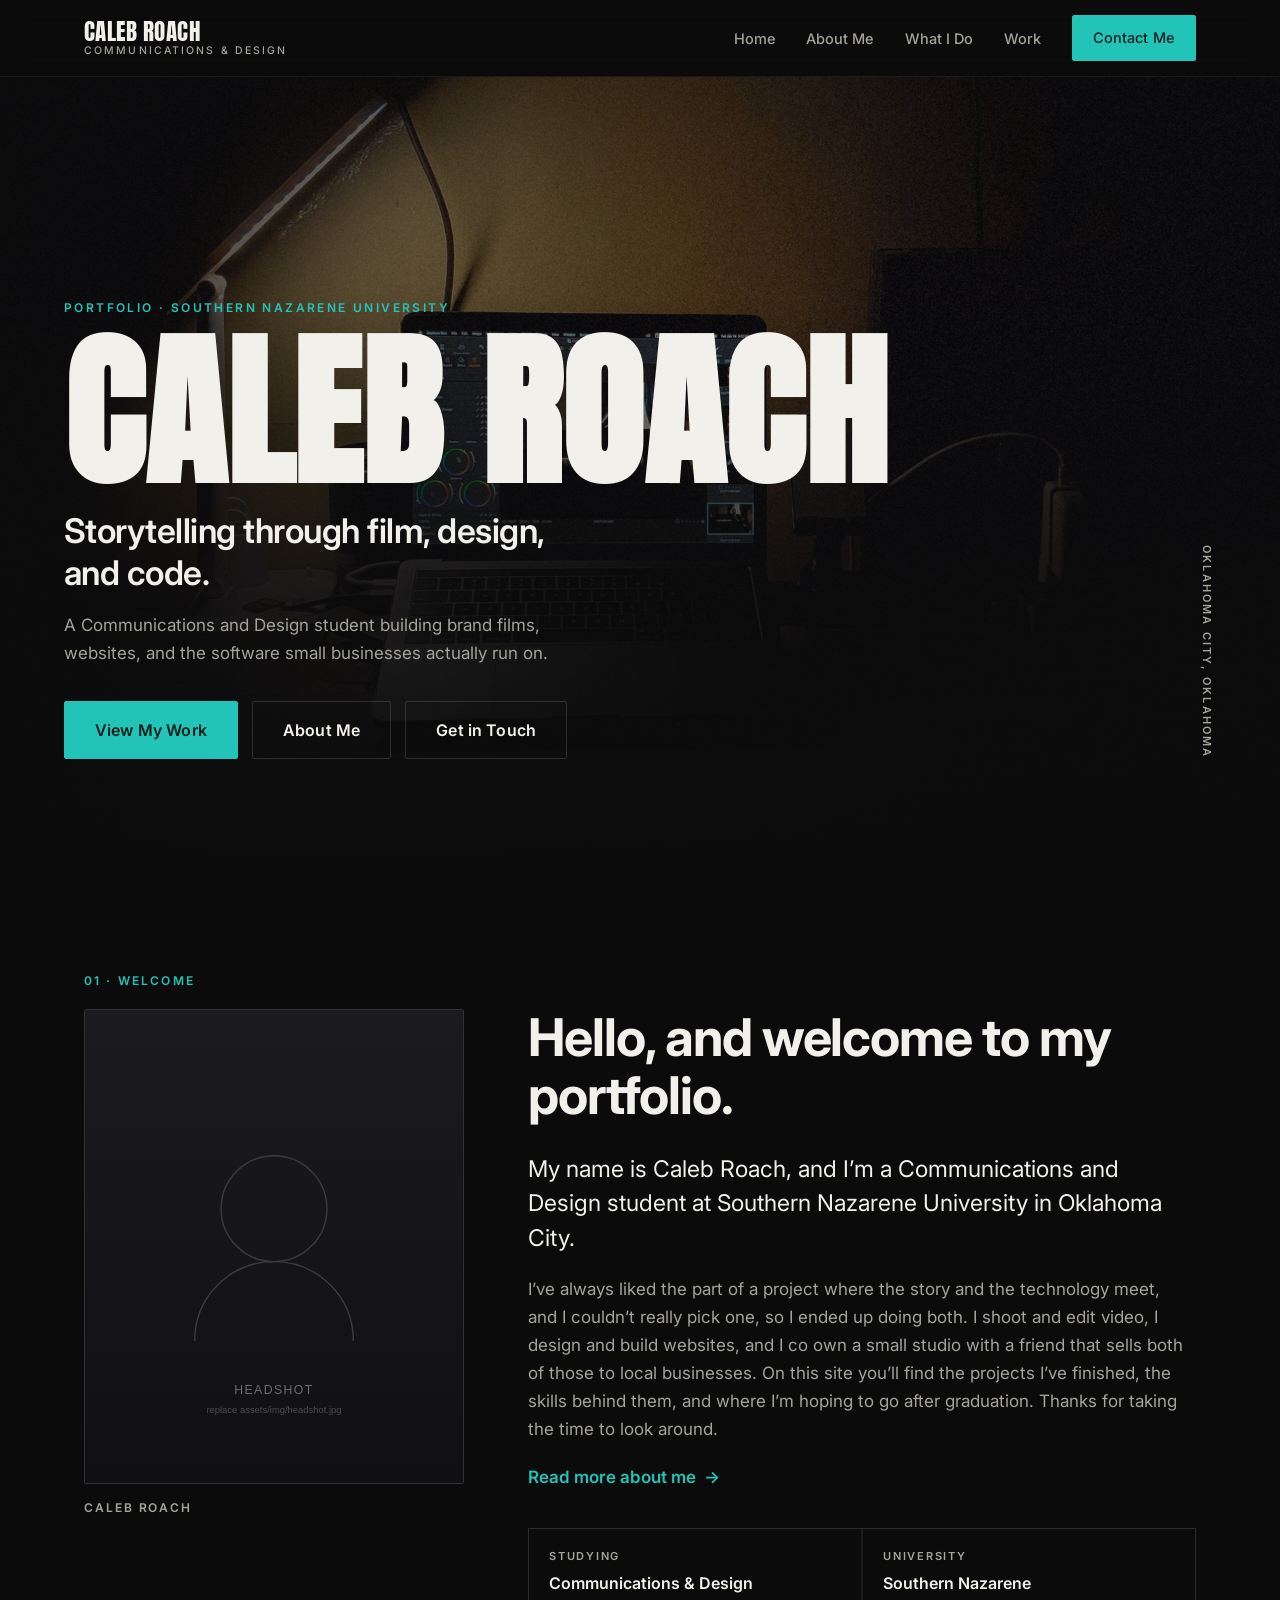
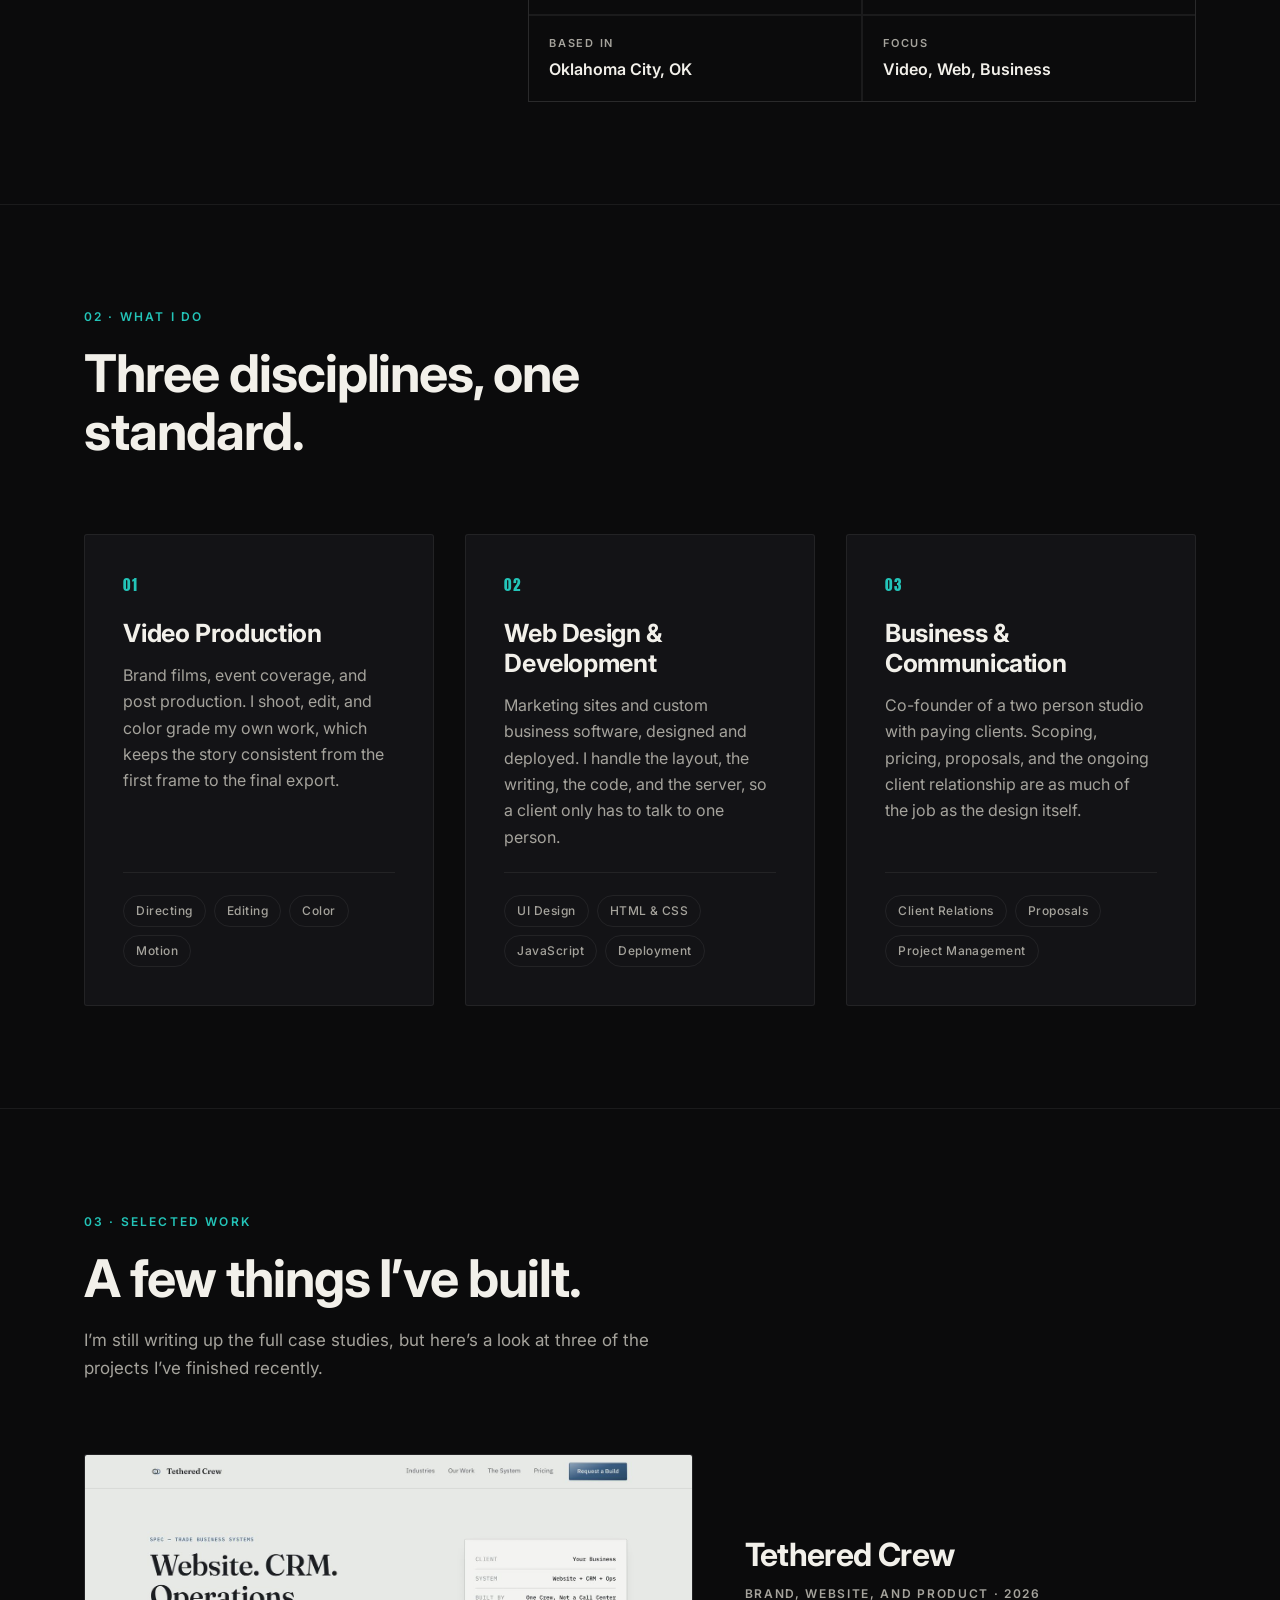
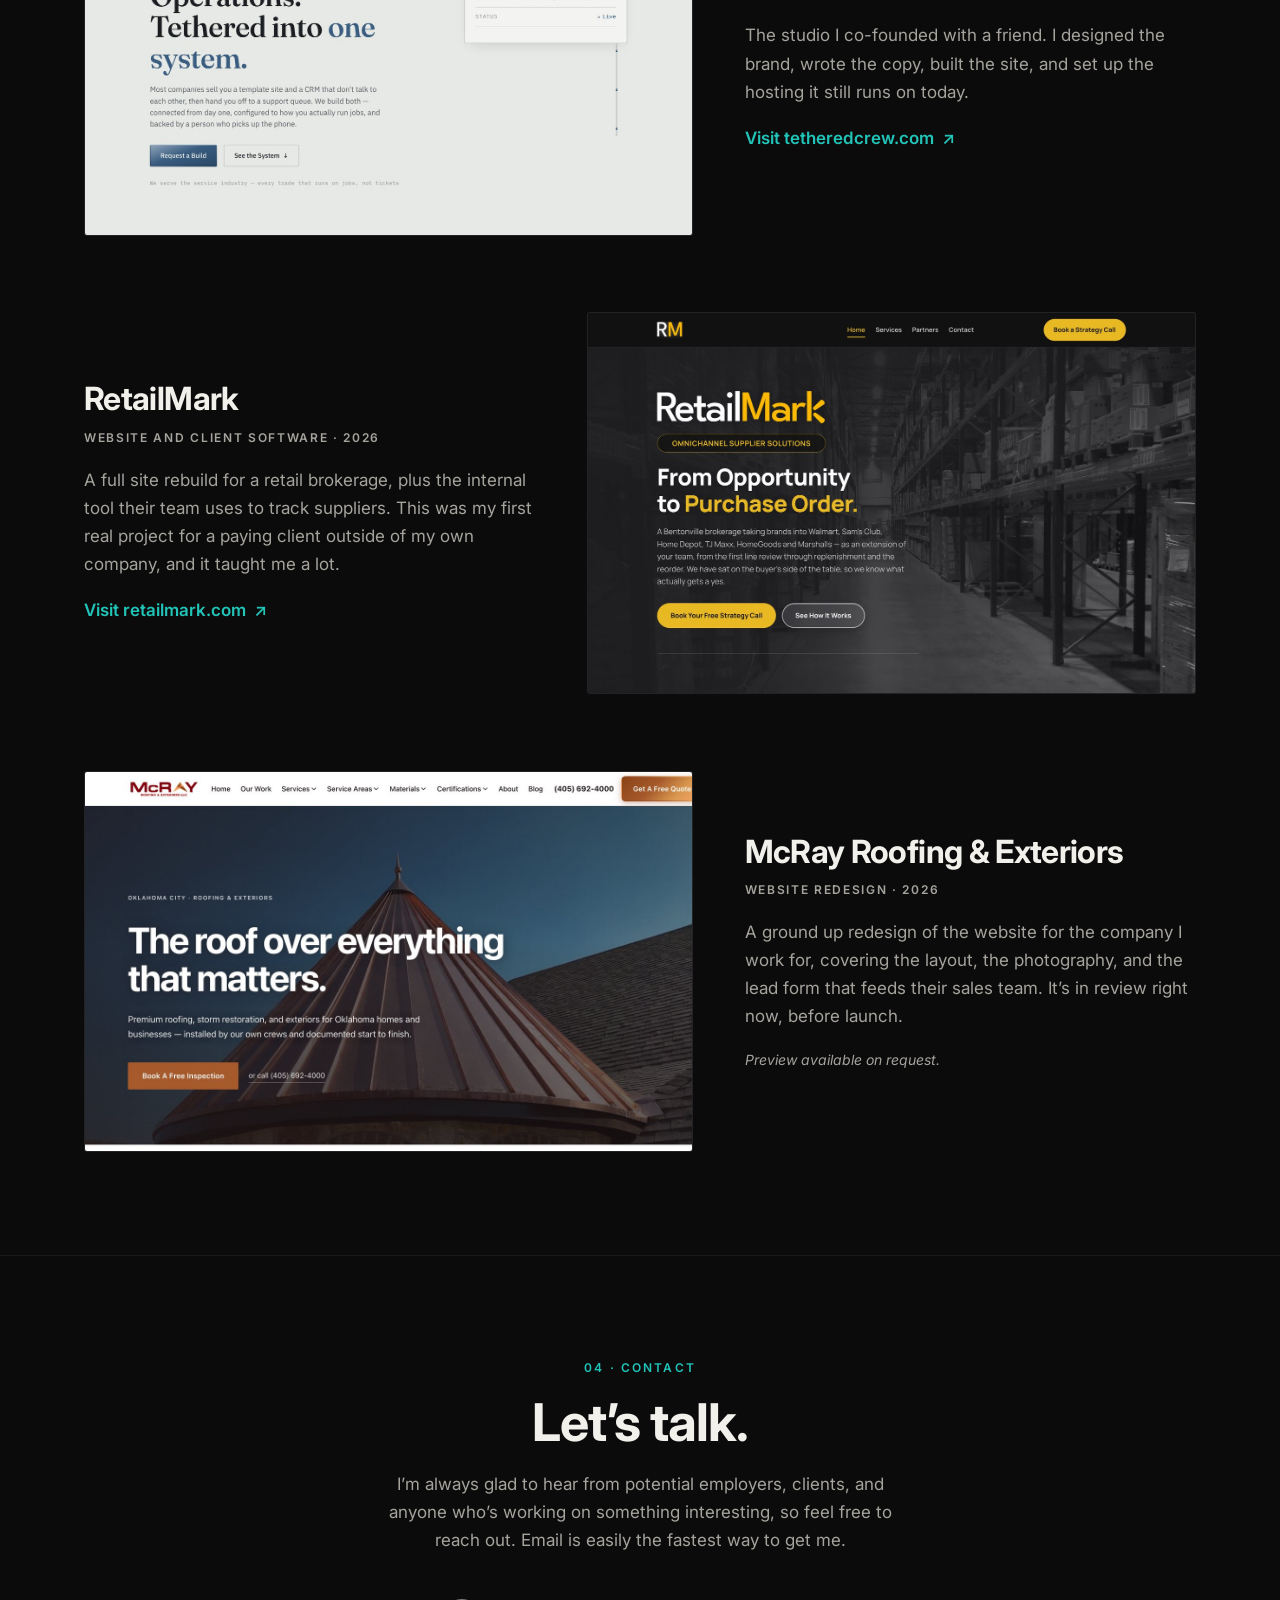
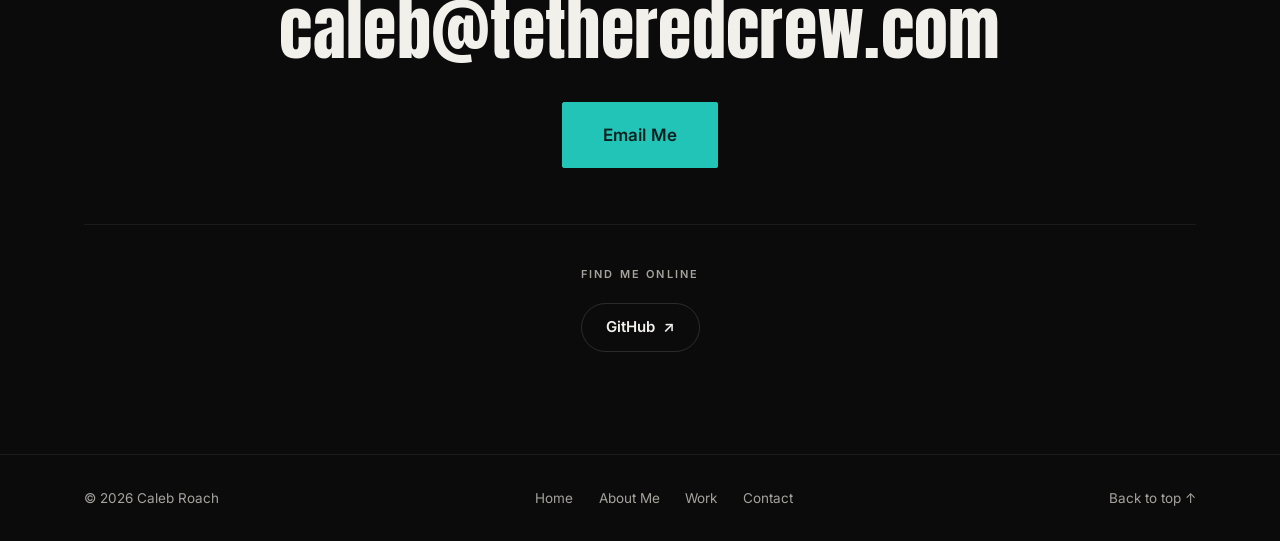
==== commit a79f0018: "Add the About Me page for the Week 3 brief Second page, about.html, covering the seven things the as" ====
--- a/index.html
+++ b/index.html
@@ -29,7 +29,7 @@
 <header class="site-header" id="top">
   <div class="site-header__inner">
 
-    <a class="brand" href="#top">
+    <a class="brand" href="index.html">
       <span class="brand__name">Caleb Roach</span>
       <span class="brand__role">Communications &amp; Design</span>
     </a>
@@ -41,8 +41,8 @@
       </button>
 
       <ul class="nav__menu" id="nav-menu">
-        <li><a href="#top">Home</a></li>
-        <li><a href="#about">About</a></li>
+        <li><a href="index.html" aria-current="page">Home</a></li>
+        <li><a href="about.html">About Me</a></li>
         <li><a href="#what-i-do">What I Do</a></li>
         <li><a href="#work">Work</a></li>
         <li><a class="btn btn--sm" href="#contact">Contact Me</a></li>
@@ -69,6 +69,7 @@
     </p>
     <div class="hero__actions">
       <a class="btn" href="#work">View My Work</a>
+      <a class="btn btn--ghost" href="about.html">About Me</a>
       <a class="btn btn--ghost" href="#contact">Get in Touch</a>
     </div>
   </div>
@@ -103,18 +104,16 @@
         <p data-reveal>
           I&rsquo;ve always liked the part of a project where the story and the technology
           meet, and I couldn&rsquo;t really pick one, so I ended up doing both. I shoot and
-          edit video, I design and build websites, and I co-founded a small studio
-          with a friend that sells both of those to local businesses. What I like
-          most is getting to follow something the whole way through, from the first
-          conversation with a client to the day it actually goes live.
+          edit video, I design and build websites, and I co own a small studio with a
+          friend that sells both of those to local businesses. On this site you&rsquo;ll
+          find the projects I&rsquo;ve finished, the skills behind them, and where I&rsquo;m
+          hoping to go after graduation. Thanks for taking the time to look around.
         </p>
 
         <p data-reveal>
-          On this site you&rsquo;ll find the projects I&rsquo;ve finished, the skills behind
-          them, and where I&rsquo;m hoping to go after graduation. It&rsquo;s still growing, and
-          I&rsquo;ll keep adding to it as I get more work done, but I think this is a
-          pretty good picture of where I&rsquo;m at right now. Thanks for taking the time
-          to look around.
+          <a class="link" href="about.html">
+            Read more about me <span aria-hidden="true">&rarr;</span>
+          </a>
         </p>
 
         <ul class="facts" data-reveal>
@@ -296,7 +295,12 @@
 <footer class="foot">
   <div class="wrap foot__inner">
     <span>&copy; <span id="year">2026</span> Caleb Roach</span>
-    <span class="foot__mid">Communications &amp; Design &middot; Southern Nazarene University</span>
+    <nav class="foot__nav" aria-label="Footer">
+      <a href="index.html">Home</a>
+      <a href="about.html">About Me</a>
+      <a href="#work">Work</a>
+      <a href="#contact">Contact</a>
+    </nav>
     <a href="#top">Back to top <span aria-hidden="true">&#8593;</span></a>
   </div>
 </footer>
--- a/assets/css/style.css
+++ b/assets/css/style.css
@@ -426,6 +426,148 @@
 }
 .social__list a:hover{ background:var(--bone); color:var(--ink); border-color:var(--bone); }
 
+/* =========================================================
+   About Me page
+   Everything below is only used by about.html. The page reuses
+   .about, .facts, .section-head, .eyebrow and .h2 from above so
+   the two pages stay visually identical where they overlap.
+   ========================================================= */
+
+.page-head{
+  padding-top:clamp(48px, 8vw, 96px);
+  padding-bottom:clamp(40px, 6vw, 72px);
+  border-bottom:1px solid var(--line-soft);
+}
+
+.crumbs{
+  display:flex; align-items:center; gap:10px;
+  font-size:12px; font-weight:600;
+  letter-spacing:.16em; text-transform:uppercase;
+  color:var(--bone-dim);
+  margin-bottom:clamp(28px, 5vw, 52px);
+}
+.crumbs a{ transition:color .22s var(--ease); }
+.crumbs a:hover{ color:var(--accent); }
+
+.page-head__title{
+  font-family:var(--font-display);
+  font-size:clamp(42px, 8.4vw, 116px);
+  line-height:.94;
+  letter-spacing:.005em;
+  text-transform:uppercase;
+  margin-bottom:26px;
+}
+
+.page-head__lede{
+  color:var(--bone-dim);
+  font-size:clamp(18px, 2vw, 21px);
+  line-height:1.55;
+  max-width:56ch;
+}
+
+/* ---- shared long-form text column ---- */
+
+.prose p{ color:var(--bone-dim); margin-bottom:22px; max-width:62ch; }
+.prose p:last-child{ margin-bottom:0; }
+.prose__next{ margin-top:8px; }
+
+/* ---- 02 story ---- */
+
+.story{ padding-block:var(--gap); border-bottom:1px solid var(--line-soft); }
+
+.story__banner{
+  margin-bottom:clamp(40px, 6vw, 80px);
+  border-block:1px solid var(--line-soft);
+  background:var(--ink-2);
+}
+.story__banner img{
+  width:100%;
+  aspect-ratio:21/9;
+  object-fit:cover;
+  object-position:50% 55%;
+  opacity:.9;
+}
+
+.story__body{ max-width:76ch; }
+
+/* ---- 03 values ---- */
+
+.values{ padding-block:var(--gap); border-bottom:1px solid var(--line-soft); }
+
+.values__grid{
+  display:grid;
+  grid-template-columns:repeat(2, minmax(0,1fr));
+  gap:clamp(20px, 2.4vw, 32px);
+}
+
+.value{
+  background:var(--ink-2);
+  border:1px solid var(--line-soft);
+  border-radius:3px;
+  padding:clamp(26px, 3vw, 40px);
+  transition:border-color .3s var(--ease), transform .3s var(--ease);
+}
+.value:hover{ border-color:var(--line); transform:translateY(-4px); }
+
+.value__num{
+  display:block;
+  font-family:var(--font-display);
+  font-size:15px; letter-spacing:.14em;
+  color:var(--accent);
+  margin-bottom:20px;
+}
+.value h3{
+  font-size:clamp(20px, 2vw, 25px); font-weight:700;
+  letter-spacing:-.015em; line-height:1.2;
+  margin-bottom:14px;
+}
+.value p{ color:var(--bone-dim); font-size:16px; }
+
+/* ---- 04 motivation ---- */
+
+.motivation{ padding-block:var(--gap); border-bottom:1px solid var(--line-soft); }
+
+/* ---- 05 interests ---- */
+
+.interests{ padding-block:var(--gap); border-bottom:1px solid var(--line-soft); }
+
+.interests__grid{
+  display:grid;
+  grid-template-columns:1.1fr 1fr;
+  gap:clamp(28px, 4vw, 64px);
+  align-items:start;
+}
+
+.interests__photo img{
+  width:100%; aspect-ratio:3/2; object-fit:cover;
+  border:1px solid var(--line-soft);
+  border-radius:3px;
+  background:var(--ink-2);
+}
+.interests__photo figcaption{
+  margin-top:14px;
+  font-size:13.5px;
+  color:var(--bone-dim);
+  max-width:46ch;
+}
+
+/* ---- 06 faith ---- */
+
+.faith{ padding-block:var(--gap); border-bottom:1px solid var(--line-soft); }
+
+/* ---- 07 look ahead ---- */
+
+.ahead{ padding-block:var(--gap); text-align:center; }
+.ahead .eyebrow{ margin-bottom:16px; }
+.ahead__head{ max-width:none; margin:0 auto 22px; }
+.ahead__note{
+  color:var(--bone-dim);
+  max-width:60ch; margin:0 auto 40px;
+}
+.ahead__actions{
+  display:flex; flex-wrap:wrap; justify-content:center; gap:14px;
+}
+
 /* ---------------- footer ---------------- */
 
 .foot{
@@ -439,6 +581,8 @@
 }
 .foot a{ transition:color .22s var(--ease); }
 .foot a:hover{ color:var(--bone); }
+
+.foot__nav{ display:flex; flex-wrap:wrap; gap:clamp(14px, 2vw, 26px); }
 
 /* ---------------- scroll reveal ---------------- */
 
@@ -457,6 +601,9 @@
 
 @media (max-width: 1000px){
   .about__grid{ grid-template-columns:1fr; }
+  .values__grid{ grid-template-columns:1fr; }
+  .interests__grid{ grid-template-columns:1fr; }
+  .story__banner img{ aspect-ratio:16/9; }
   .about__photo{ max-width:340px; }
   .services__grid{ grid-template-columns:1fr; }
   .project,
@@ -489,8 +636,12 @@
 
   .facts{ grid-template-columns:1fr; }
 
+  .story__banner img{ aspect-ratio:4/3; }
+  .ahead__actions .btn{ width:100%; }
+
   .foot__inner{ justify-content:center; text-align:center; }
   .foot__mid{ order:3; width:100%; }
+  .foot__nav{ order:2; justify-content:center; width:100%; }
 }
 
 /* =========================================================
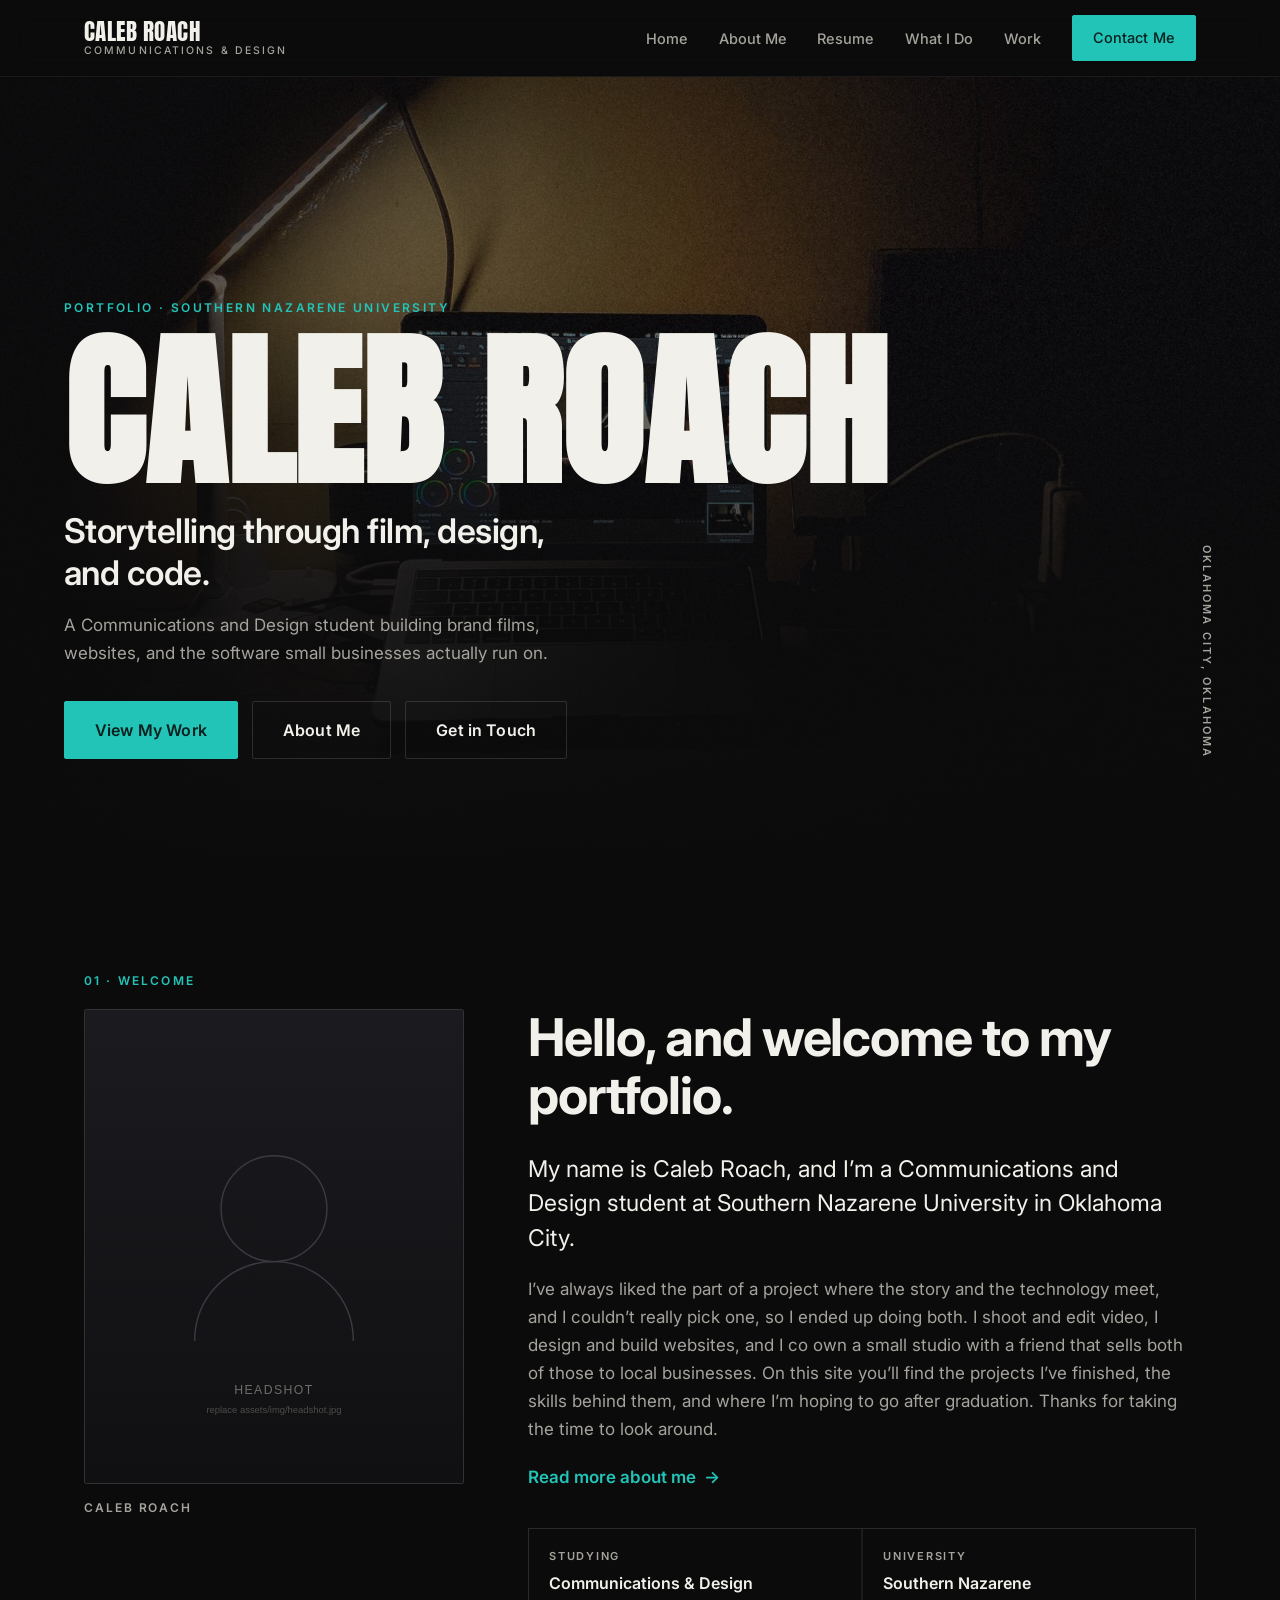
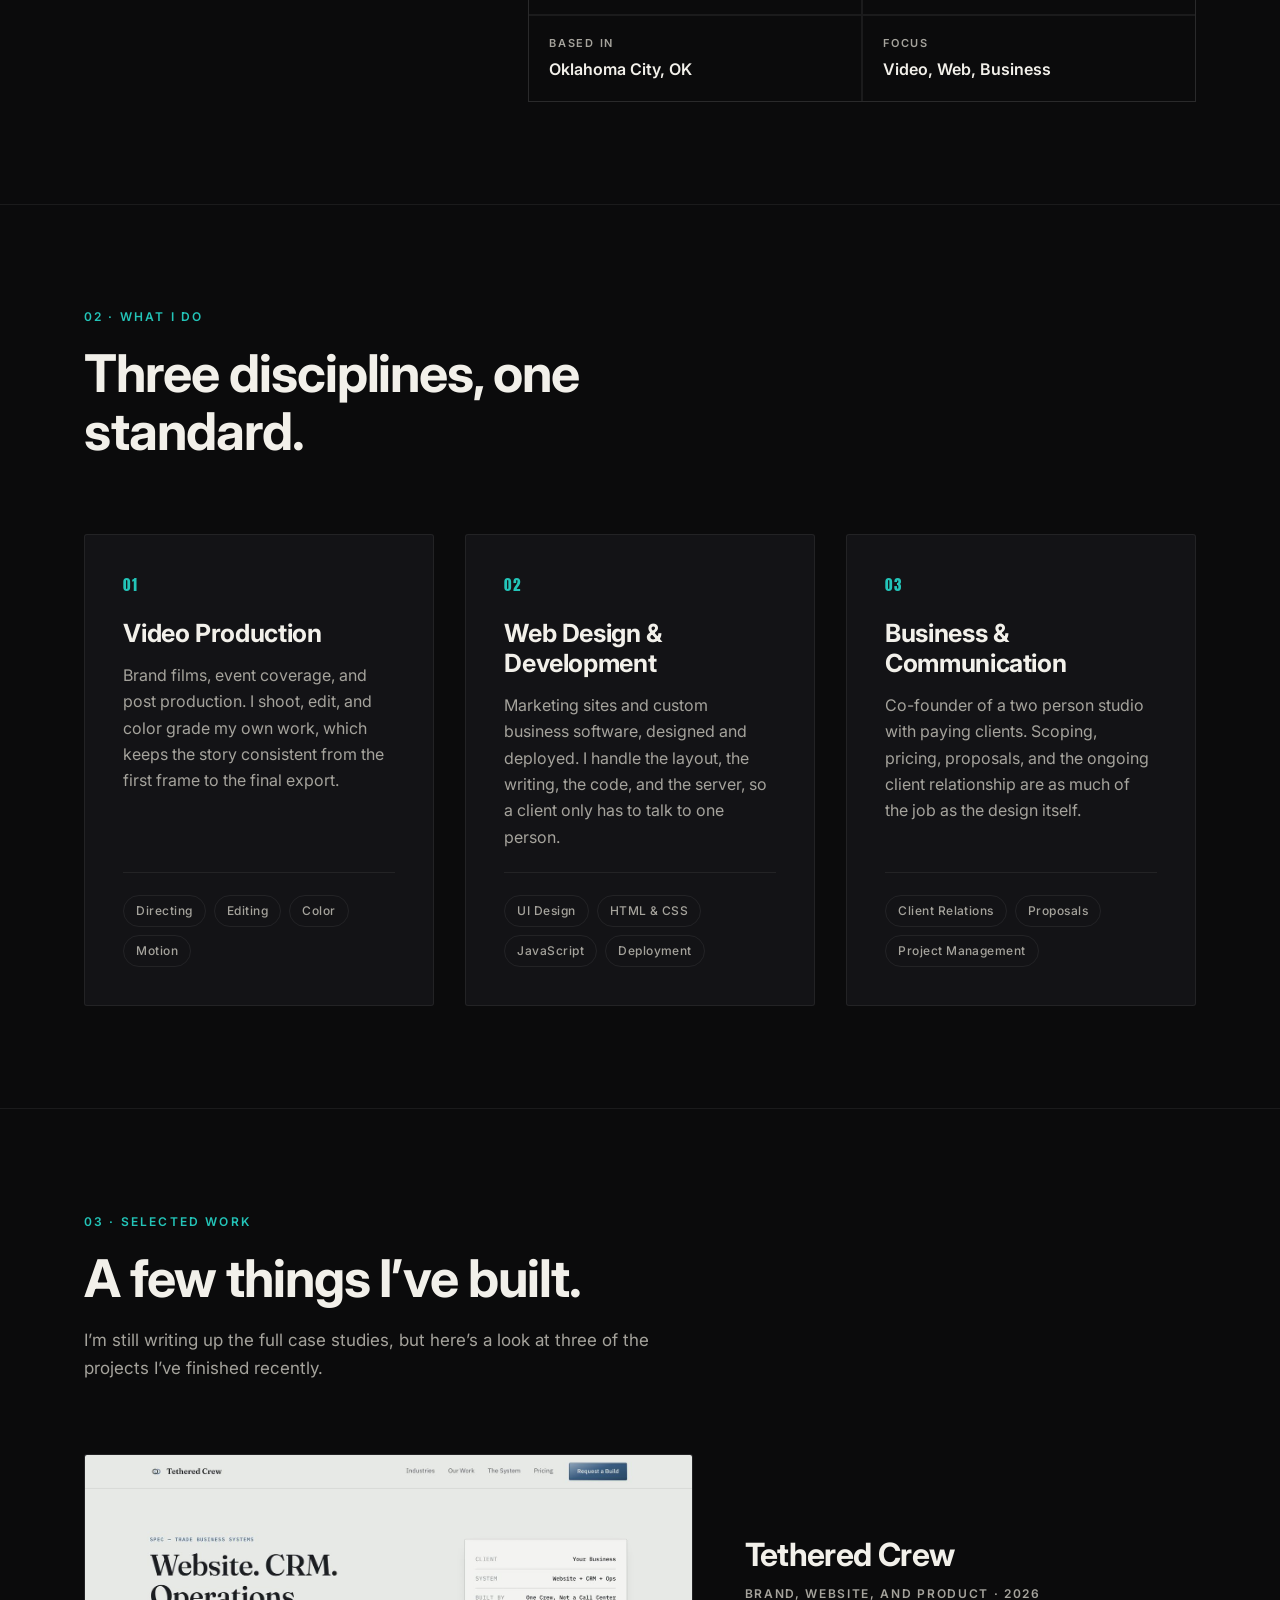
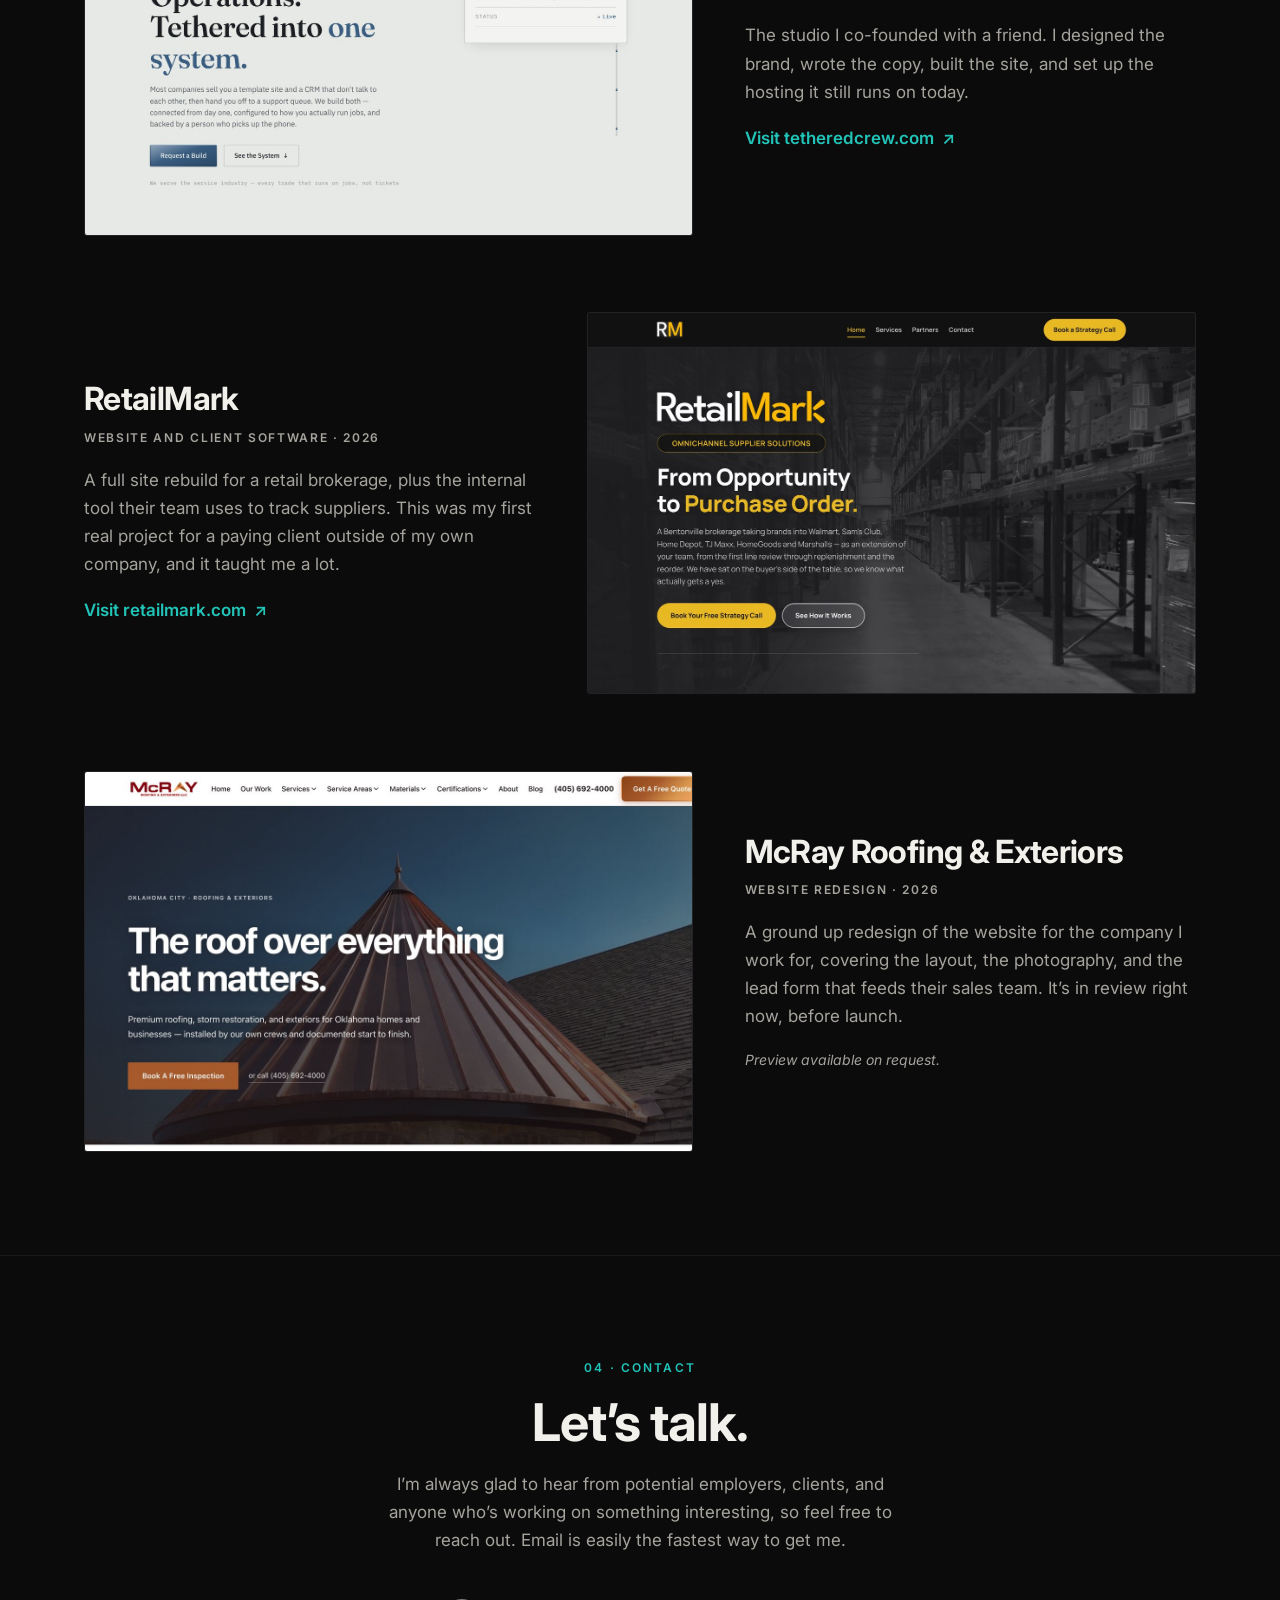
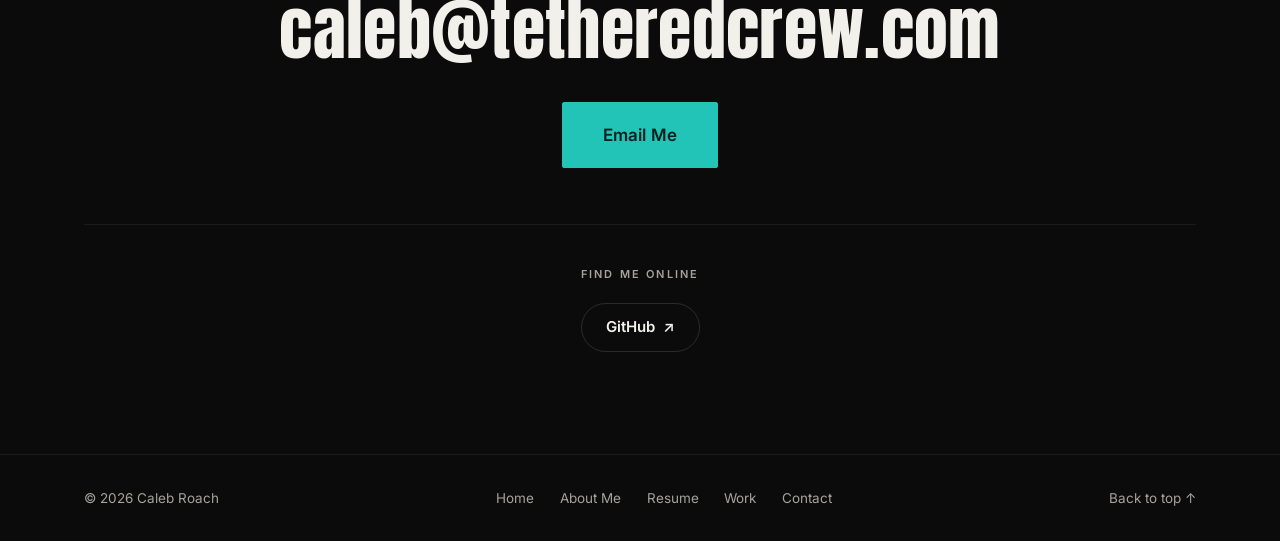
==== commit 4e935976: "Add the Resume page and a downloadable resume Covers the three parts the assignment asks for on one " ====
--- a/index.html
+++ b/index.html
@@ -43,6 +43,7 @@
       <ul class="nav__menu" id="nav-menu">
         <li><a href="index.html" aria-current="page">Home</a></li>
         <li><a href="about.html">About Me</a></li>
+        <li><a href="resume.html">Resume</a></li>
         <li><a href="#what-i-do">What I Do</a></li>
         <li><a href="#work">Work</a></li>
         <li><a class="btn btn--sm" href="#contact">Contact Me</a></li>
@@ -298,6 +299,7 @@
     <nav class="foot__nav" aria-label="Footer">
       <a href="index.html">Home</a>
       <a href="about.html">About Me</a>
+      <a href="resume.html">Resume</a>
       <a href="#work">Work</a>
       <a href="#contact">Contact</a>
     </nav>
--- a/assets/css/style.css
+++ b/assets/css/style.css
@@ -111,7 +111,7 @@
 /* ---------------- buttons ---------------- */
 
 .btn{
-  display:inline-flex; align-items:center; justify-content:center;
+  display:inline-flex; align-items:center; justify-content:center; gap:9px;
   padding:15px 30px;
   background:var(--accent); color:#08211F;
   font-weight:600; font-size:16px; letter-spacing:.01em;
@@ -568,6 +568,246 @@
   display:flex; flex-wrap:wrap; justify-content:center; gap:14px;
 }
 
+/* =========================================================
+   RESUME PAGE  (resume.html only)
+   Shares .page-head, .crumbs, .prose, .facts, .tags, .ahead
+   with the About page. Everything below is scoped to this page.
+   ========================================================= */
+
+/* ---- 01 resume ---- */
+
+.rez{ padding-block:var(--gap); border-bottom:1px solid var(--line-soft); }
+
+.dl{
+  display:flex; flex-wrap:wrap; gap:14px;
+  margin-bottom:clamp(32px, 4vw, 48px);
+}
+
+.rez__contact{
+  display:grid;
+  grid-template-columns:repeat(4, 1fr);
+  gap:1px;
+  background:var(--line-soft);
+  border:1px solid var(--line-soft);
+  border-radius:3px;
+  overflow:hidden;
+  margin-bottom:clamp(40px, 5vw, 64px);
+}
+.rez__contact li{
+  background:var(--ink-2);
+  padding:18px 20px;
+  display:flex; flex-direction:column; gap:5px;
+  min-width:0;
+}
+.rez__contact span{
+  font-size:11px; letter-spacing:.14em; text-transform:uppercase;
+  color:var(--bone-dim);
+}
+.rez__contact b{
+  font-size:15px; font-weight:600;
+  overflow-wrap:anywhere;
+}
+
+.rez__block{ margin-bottom:clamp(40px, 5vw, 64px); }
+.rez__block:last-of-type{ margin-bottom:0; }
+
+.rez__head{
+  font-family:var(--font-display);
+  font-size:clamp(20px, 2.4vw, 26px);
+  font-weight:400;
+  letter-spacing:.02em;
+  text-transform:uppercase;
+  padding-bottom:12px;
+  margin-bottom:26px;
+  border-bottom:1px solid var(--line);
+}
+
+/* one job / school / activity */
+.entry{
+  padding-left:22px;
+  border-left:1px solid var(--line-soft);
+  margin-bottom:30px;
+}
+.entry:last-child{ margin-bottom:0; }
+
+.entry__head{
+  display:flex; flex-wrap:wrap; align-items:baseline;
+  justify-content:space-between; gap:6px 18px;
+}
+.entry__title{
+  font-size:18px; font-weight:600; letter-spacing:-.01em;
+}
+.entry__dates{
+  font-size:13px; color:var(--bone-dim);
+  font-variant-numeric:tabular-nums; white-space:nowrap;
+}
+.entry__org{
+  font-size:14.5px; color:var(--accent);
+  margin:4px 0 12px;
+}
+.entry__bullets li{
+  position:relative;
+  padding-left:18px;
+  margin-bottom:8px;
+  color:var(--bone-dim);
+  font-size:16px;
+  max-width:70ch;
+}
+.entry__bullets li:last-child{ margin-bottom:0; }
+.entry__bullets li::before{
+  content:"";
+  position:absolute; left:0; top:11px;
+  width:6px; height:1px; background:var(--bone-dim);
+}
+
+.rez__more{ margin-top:clamp(32px, 4vw, 48px); }
+
+/* ---- 02 education & career ---- */
+
+.career{ padding-block:var(--gap); border-bottom:1px solid var(--line-soft); }
+
+.career__grid{
+  display:grid;
+  grid-template-columns:.85fr 1.15fr;
+  gap:clamp(28px, 4vw, 64px);
+  align-items:start;
+}
+
+.career__card{
+  background:var(--ink-2);
+  border:1px solid var(--line-soft);
+  border-radius:3px;
+  padding:clamp(24px, 3vw, 34px);
+  position:sticky; top:calc(var(--header-h) + 20px);
+}
+.career__card h3{
+  font-size:12px; letter-spacing:.16em; text-transform:uppercase;
+  color:var(--accent);
+  margin-bottom:18px;
+}
+.career__card-sub{ margin-top:30px; }
+
+.facts--stack{ grid-template-columns:1fr; }
+
+.career__list li{
+  position:relative;
+  padding-left:16px;
+  margin-bottom:8px;
+  font-size:15px;
+  color:var(--bone-dim);
+}
+.career__list li:last-child{ margin-bottom:0; }
+.career__list li::before{
+  content:"";
+  position:absolute; left:0; top:10px;
+  width:5px; height:1px; background:var(--accent);
+}
+
+.tags--wrap{ flex-wrap:wrap; }
+
+.career__head{
+  font-size:clamp(19px, 2.2vw, 23px);
+  font-weight:600;
+  letter-spacing:-.01em;
+  margin-bottom:14px;
+}
+.career__text > .prose{ margin-bottom:38px; }
+.career__text > .prose:last-child{ margin-bottom:0; }
+
+/* ---- 03 skills & certifications ---- */
+
+.skills{ padding-block:var(--gap); border-bottom:1px solid var(--line-soft); }
+
+.skills__head{
+  font-family:var(--font-display);
+  font-size:clamp(20px, 2.4vw, 26px);
+  font-weight:400;
+  letter-spacing:.02em;
+  text-transform:uppercase;
+  padding-bottom:12px;
+  margin-bottom:28px;
+  border-bottom:1px solid var(--line);
+}
+.skills__head + *{ margin-bottom:clamp(44px, 6vw, 72px); }
+
+.skillset{
+  display:grid;
+  grid-template-columns:repeat(2, 1fr);
+  gap:clamp(18px, 2vw, 26px);
+}
+.skillset__card{
+  border:1px solid var(--line-soft);
+  border-radius:3px;
+  background:var(--ink-2);
+  padding:clamp(24px, 3vw, 34px);
+  transition:border-color .28s var(--ease), transform .28s var(--ease);
+}
+.skillset__card:hover{ border-color:var(--line); transform:translateY(-4px); }
+.skillset__num{
+  display:block;
+  font-family:var(--font-display);
+  font-size:13px; letter-spacing:.14em;
+  color:var(--accent);
+  margin-bottom:14px;
+}
+.skillset__card h4{
+  font-size:19px; font-weight:600; letter-spacing:-.01em;
+  margin-bottom:10px;
+}
+.skillset__card p{
+  color:var(--bone-dim); font-size:15.5px;
+  margin-bottom:20px; max-width:44ch;
+}
+
+.softskills{
+  display:grid;
+  grid-template-columns:repeat(2, 1fr);
+  gap:1px;
+  background:var(--line-soft);
+  border:1px solid var(--line-soft);
+  border-radius:3px;
+  overflow:hidden;
+}
+.softskills li{
+  background:var(--ink);
+  padding:20px clamp(18px, 2vw, 26px);
+  display:flex; flex-direction:column; gap:6px;
+}
+.softskills b{ font-size:16px; font-weight:600; }
+.softskills span{ font-size:14.5px; color:var(--bone-dim); }
+
+.certs{ display:flex; flex-direction:column; gap:14px; }
+.cert{
+  display:flex; align-items:center; justify-content:space-between;
+  flex-wrap:wrap; gap:12px 20px;
+  border:1px solid var(--line-soft);
+  border-radius:3px;
+  background:var(--ink-2);
+  padding:20px clamp(18px, 2vw, 26px);
+}
+.cert__main h4{ font-size:17px; font-weight:600; margin-bottom:4px; }
+.cert__main p{ font-size:14px; color:var(--bone-dim); }
+.cert__state{
+  font-size:11.5px; letter-spacing:.14em; text-transform:uppercase;
+  padding:7px 14px;
+  border-radius:100px;
+  white-space:nowrap;
+}
+.cert__state--earned{
+  color:var(--accent);
+  border:1px solid rgba(35,196,184,.4);
+  background:rgba(35,196,184,.08);
+}
+.cert__state--progress{
+  color:var(--bone-dim);
+  border:1px solid var(--line);
+}
+.certs__note{
+  margin-top:22px;
+  font-size:14px; color:var(--bone-dim);
+  max-width:56ch;
+}
+
 /* ---------------- footer ---------------- */
 
 .foot{
@@ -599,22 +839,9 @@
    Responsive
    ========================================================= */
 
-@media (max-width: 1000px){
-  .about__grid{ grid-template-columns:1fr; }
-  .values__grid{ grid-template-columns:1fr; }
-  .interests__grid{ grid-template-columns:1fr; }
-  .story__banner img{ aspect-ratio:16/9; }
-  .about__photo{ max-width:340px; }
-  .services__grid{ grid-template-columns:1fr; }
-  .project,
-  .project:nth-child(even){ grid-template-columns:1fr; }
-  .project:nth-child(even) .project__media{ order:0; }
-  .hero__location{ display:none; }
-}
-
-@media (max-width: 760px){
-  body{ font-size:16px; }
-
+/* Six nav items no longer fit beside the brand below this width,
+   so the menu collapses earlier than the rest of the phone layout. */
+@media (max-width: 880px){
   .nav__toggle{ display:inline-flex; }
 
   .nav__menu{
@@ -630,6 +857,32 @@
   .nav__menu a{ display:block; padding:15px 0; font-size:16px; color:var(--bone); }
   .nav__menu .btn{ margin-top:14px; justify-content:center; }
   .nav__menu li:has(.btn){ border-top:0; }
+}
+
+@media (max-width: 1000px){
+  .about__grid{ grid-template-columns:1fr; }
+  .career__grid{ grid-template-columns:1fr; }
+  .career__card{ position:static; }
+  .skillset{ grid-template-columns:1fr; }
+  .softskills{ grid-template-columns:1fr; }
+  .rez__contact{ grid-template-columns:repeat(2, 1fr); }
+  .values__grid{ grid-template-columns:1fr; }
+  .interests__grid{ grid-template-columns:1fr; }
+  .story__banner img{ aspect-ratio:16/9; }
+  .about__photo{ max-width:340px; }
+  .services__grid{ grid-template-columns:1fr; }
+  .project,
+  .project:nth-child(even){ grid-template-columns:1fr; }
+  .project:nth-child(even) .project__media{ order:0; }
+  .hero__location{ display:none; }
+}
+
+@media (max-width: 760px){
+  body{ font-size:16px; }
+  .rez__contact{ grid-template-columns:1fr; }
+  .dl .btn{ width:100%; justify-content:center; }
+  .entry{ padding-left:16px; }
+  .entry__head{ flex-direction:column; align-items:flex-start; gap:2px; }
 
   .hero{ min-height:auto; padding-top:clamp(72px, 18vw, 120px); }
   .hero__tagline{ max-width:none; }
@@ -662,7 +915,20 @@
    ========================================================= */
 
 @media print{
-  .site-header,.hero__actions,.social,.skip{ display:none; }
+  .site-header,.hero__actions,.social,.skip,
+  .dl,.crumbs,.ahead__actions,.rez__more{ display:none; }
   body{ background:#fff; color:#000; }
   .hero__scrim{ display:none; }
 }
+
+/* The resume page is the one page people actually print. Flatten it. */
+@media print{
+  .rez,.career,.skills,.ahead{ border:0; padding-block:14pt; }
+  .career__card{ position:static; border:1px solid #bbb; background:#fff; }
+  .skillset__card,.softskills li,.cert,.rez__contact li{
+    background:#fff; border-color:#bbb;
+  }
+  .entry,.skillset__card,.cert{ page-break-inside:avoid; }
+  .entry__org{ color:#333; }
+  .entry__bullets li,.softskills span,.career__list li{ color:#222; }
+}
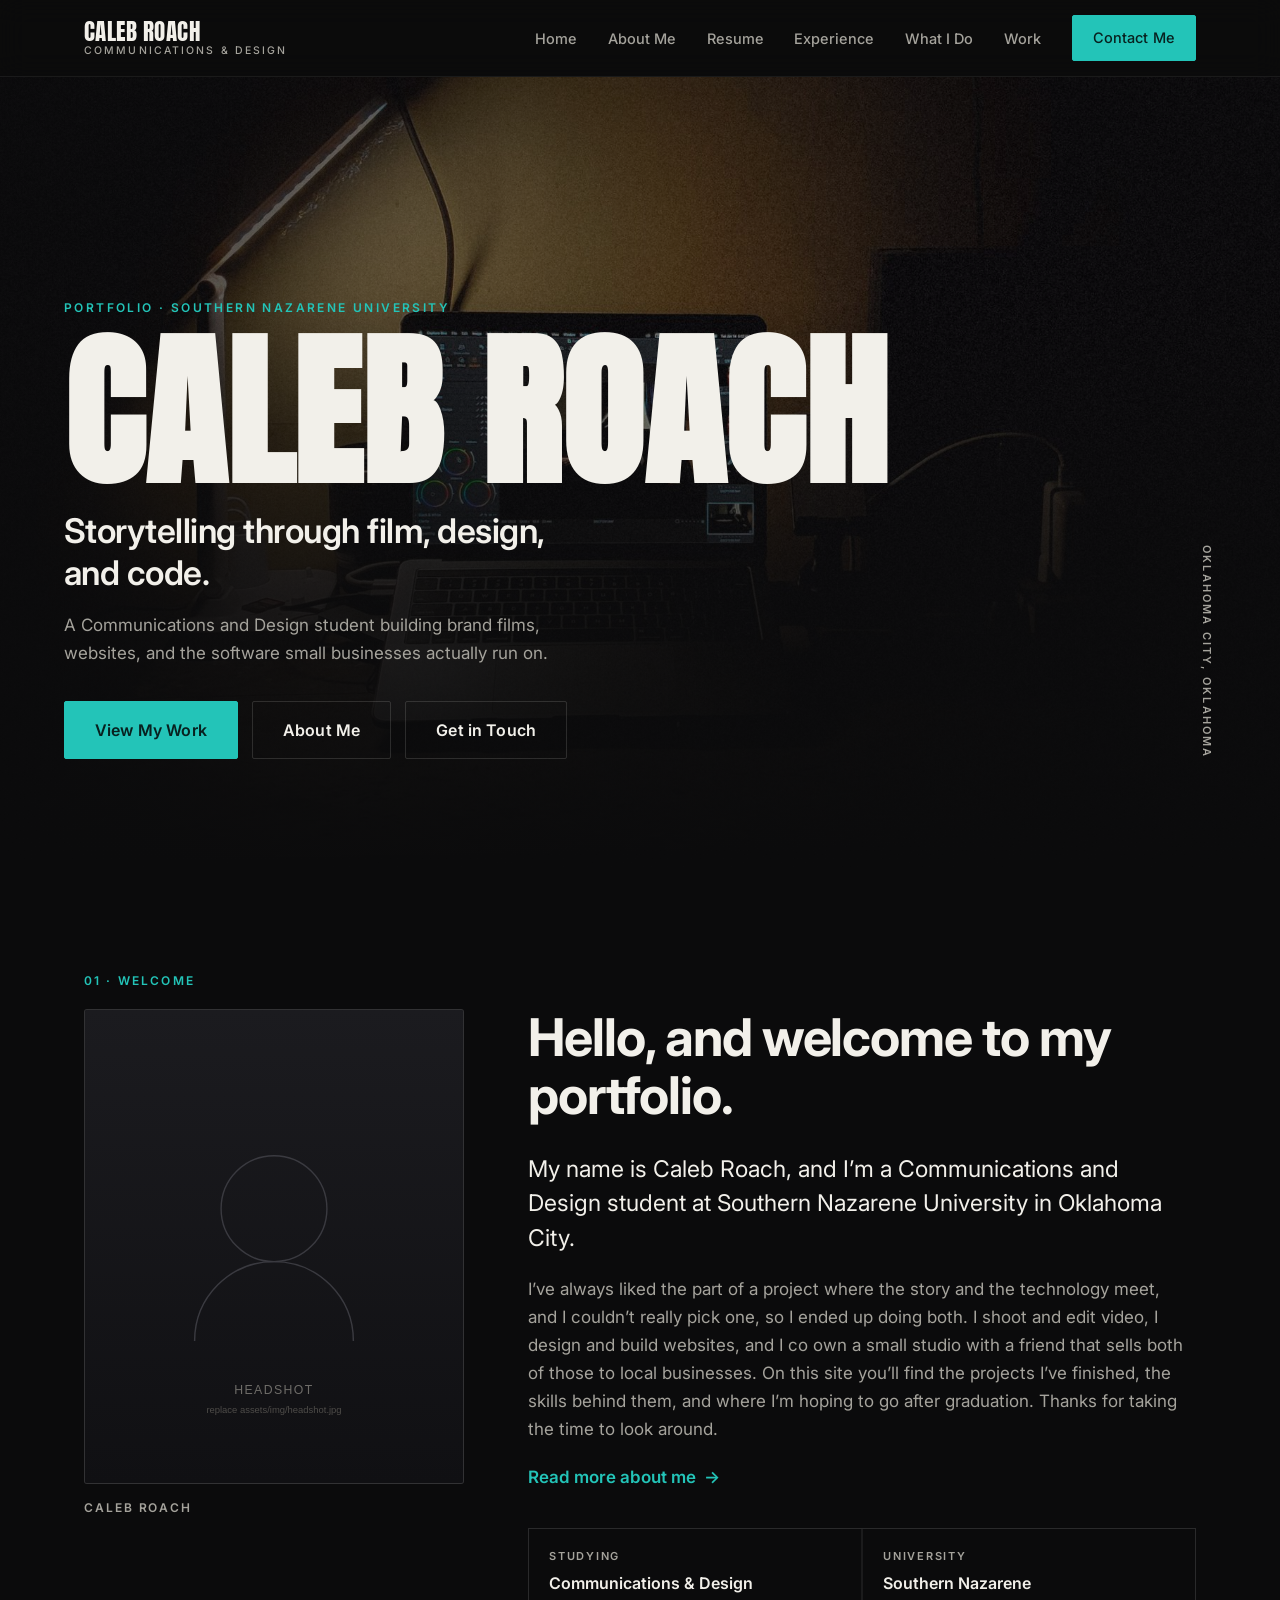
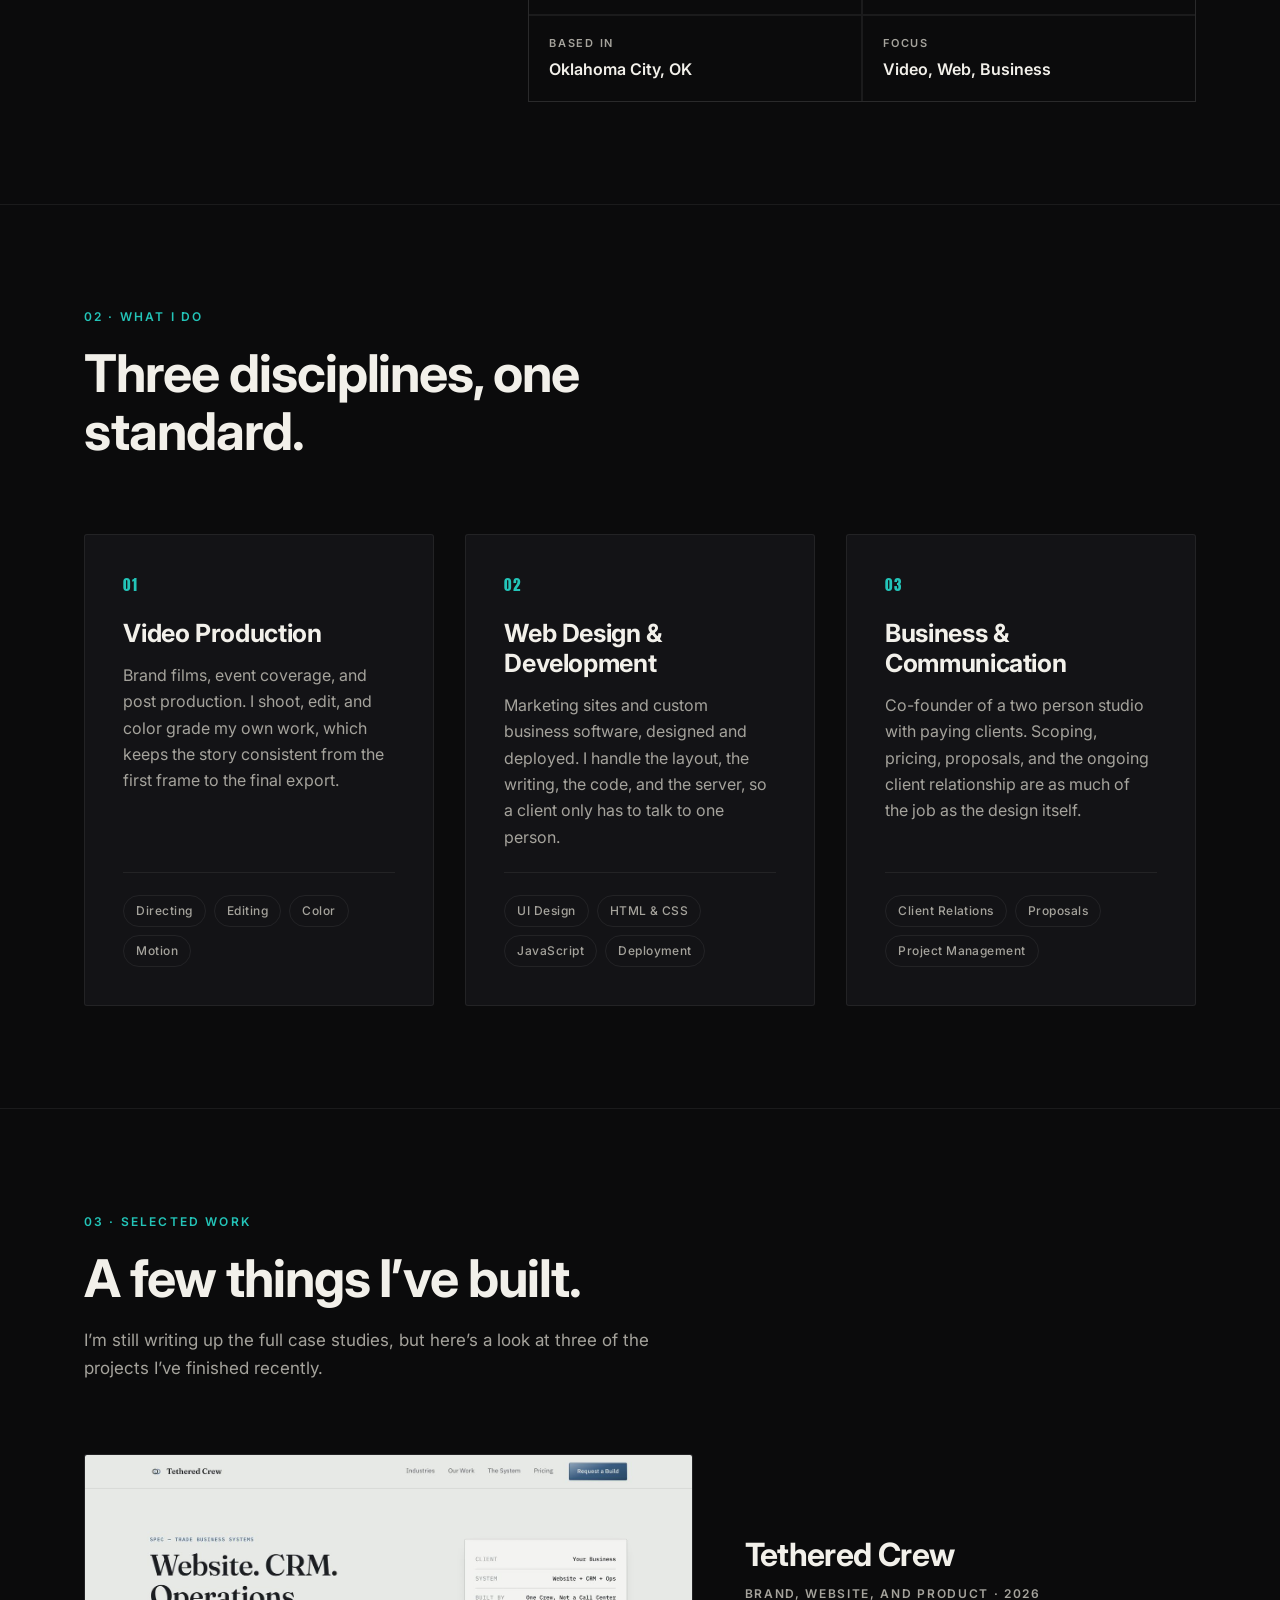
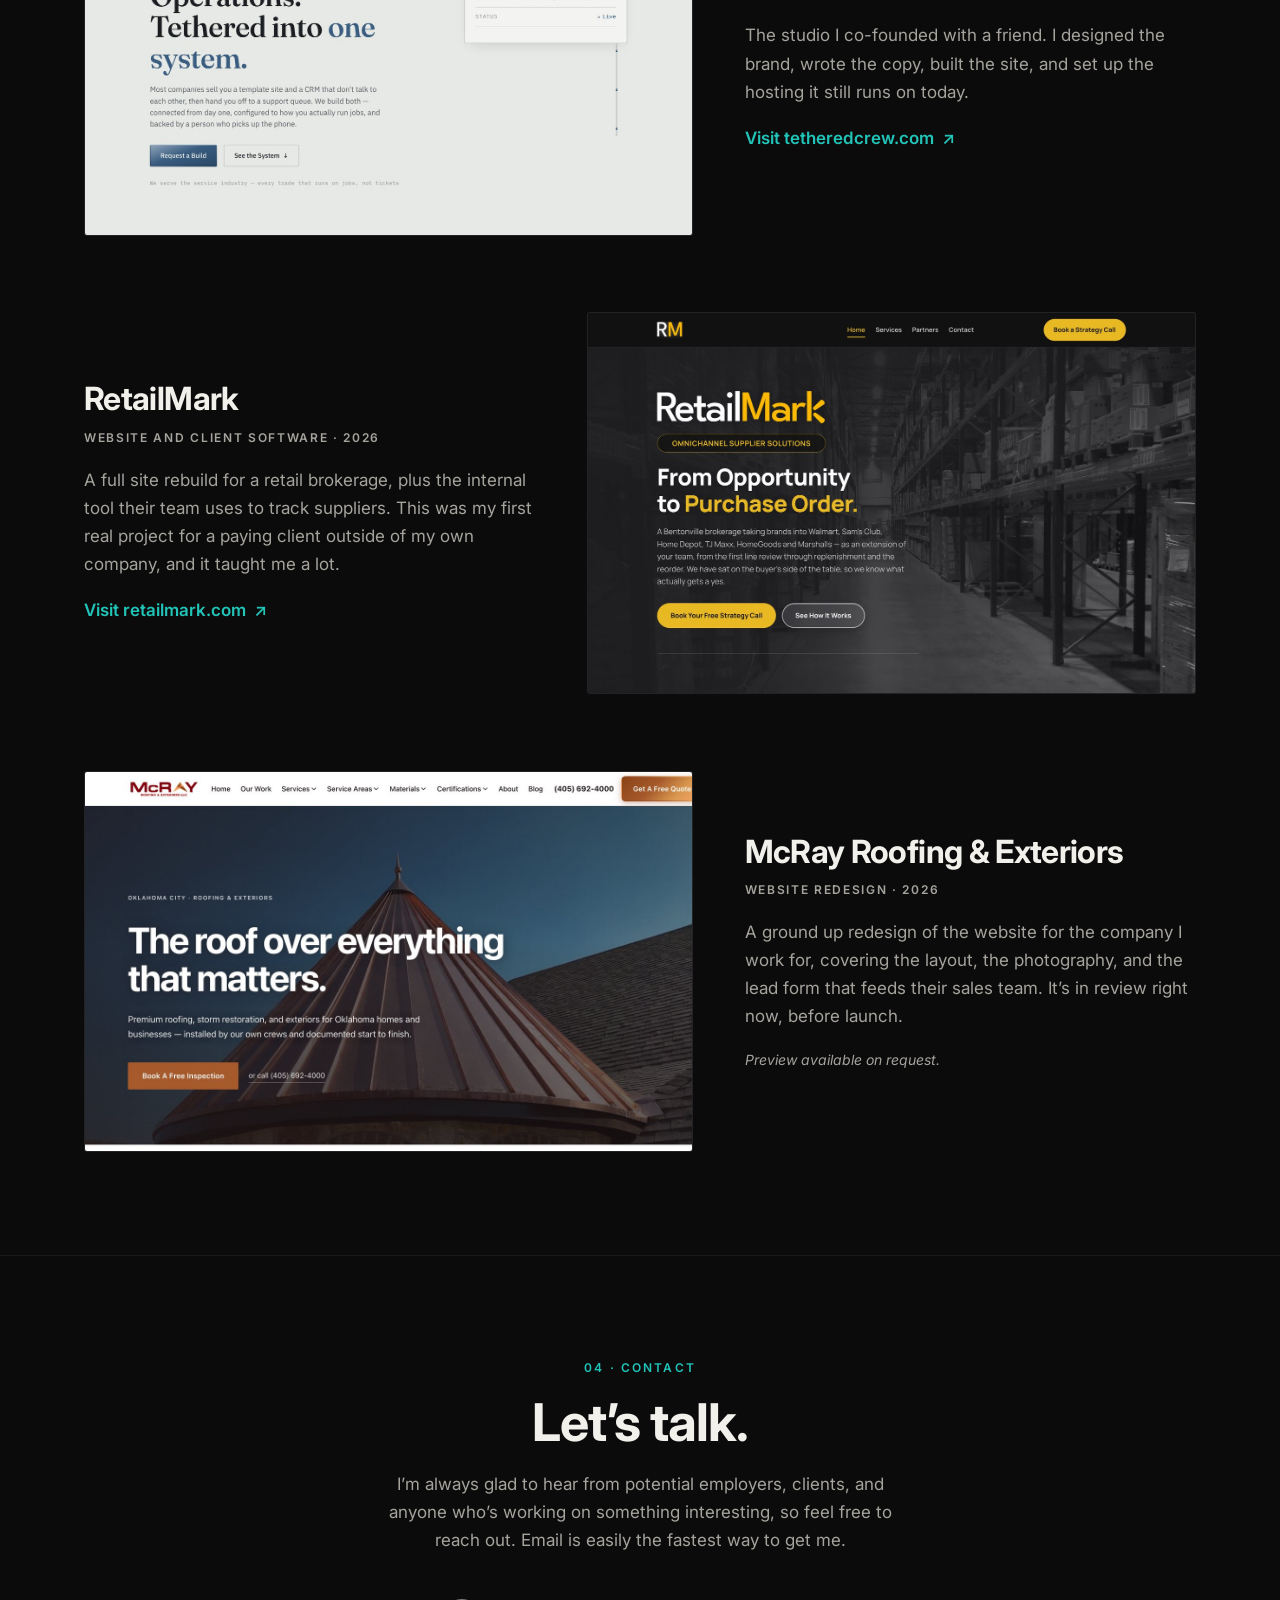
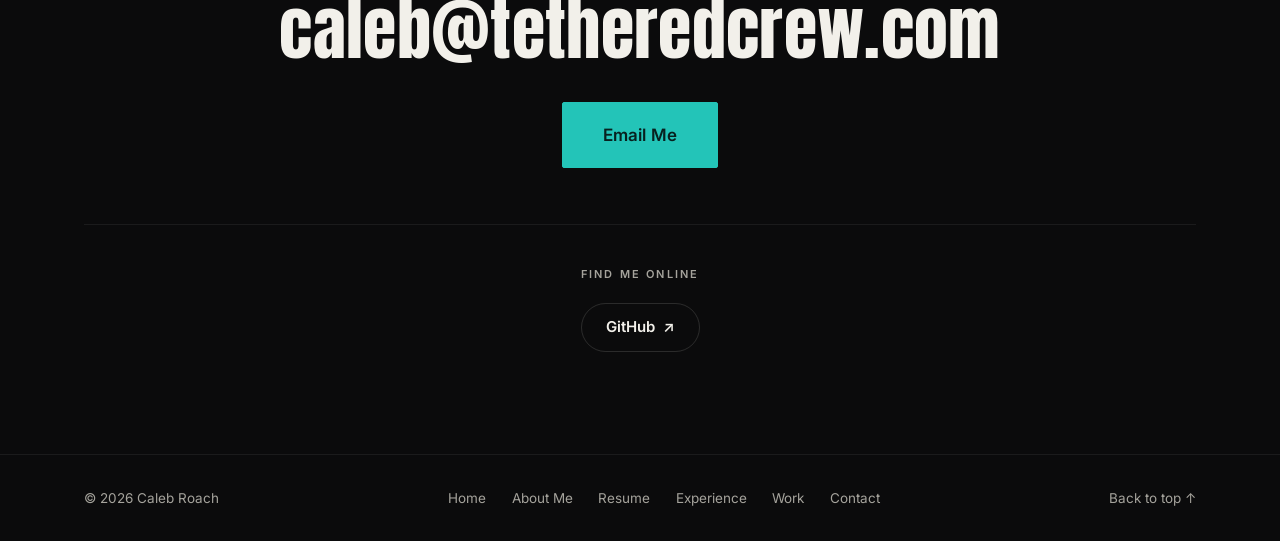
==== commit 8a848153: "Add the Projects & Experience page for the Week 5 brief Class projects with the real submitted work," ====
--- a/index.html
+++ b/index.html
@@ -44,6 +44,7 @@
         <li><a href="index.html" aria-current="page">Home</a></li>
         <li><a href="about.html">About Me</a></li>
         <li><a href="resume.html">Resume</a></li>
+        <li><a href="experience.html">Experience</a></li>
         <li><a href="#what-i-do">What I Do</a></li>
         <li><a href="#work">Work</a></li>
         <li><a class="btn btn--sm" href="#contact">Contact Me</a></li>
@@ -300,6 +301,7 @@
       <a href="index.html">Home</a>
       <a href="about.html">About Me</a>
       <a href="resume.html">Resume</a>
+      <a href="experience.html">Experience</a>
       <a href="#work">Work</a>
       <a href="#contact">Contact</a>
     </nav>
--- a/assets/css/style.css
+++ b/assets/css/style.css
@@ -808,6 +808,140 @@
   max-width:56ch;
 }
 
+/* =========================================================
+   EXPERIENCE PAGE  (experience.html only)
+   Class projects, work experience, awards. Reuses .page-head,
+   .section-head, .tags, .entry__bullets and .ahead from above.
+   ========================================================= */
+
+/* ---- 01 class projects ---- */
+
+.cp{ padding-block:var(--gap); border-bottom:1px solid var(--line-soft); }
+
+.cp__list{ display:flex; flex-direction:column; gap:clamp(56px, 8vw, 112px); }
+
+.cp__item{
+  display:grid; grid-template-columns:1.1fr 1fr;
+  gap:clamp(28px, 4vw, 60px);
+  align-items:start;
+}
+.cp__item:nth-child(even){ grid-template-columns:1fr 1.1fr; }
+.cp__item:nth-child(even) .cp__media{ order:2; }
+
+.cp__media{ position:sticky; top:calc(var(--header-h) + 24px); }
+.cp__media a{
+  display:block; overflow:hidden;
+  border:1px solid var(--line-soft); border-radius:3px;
+  background:var(--ink-2);
+}
+.cp__media img{ width:100%; transition:transform .6s var(--ease); }
+.cp__media a:hover img{ transform:scale(1.02); }
+.cp__media--tall{ max-width:460px; }
+.cp__item:nth-child(even) .cp__media--tall{ justify-self:end; }
+.cp__media figcaption{
+  font-size:13.5px; color:var(--bone-dim);
+  margin-top:12px;
+}
+
+.cp__body h3{
+  font-size:clamp(23px, 2.6vw, 32px); font-weight:700;
+  letter-spacing:-.02em; line-height:1.15;
+  margin-bottom:22px;
+}
+.cp__body > p{ color:var(--bone-dim); margin-bottom:18px; max-width:60ch; }
+
+.cp__meta{
+  display:grid; grid-template-columns:repeat(2, 1fr);
+  gap:1px; background:var(--line-soft);
+  border:1px solid var(--line-soft); border-radius:3px;
+  overflow:hidden;
+  margin-bottom:24px;
+}
+.cp__meta li{
+  background:var(--ink-2); padding:12px 16px;
+  display:flex; flex-direction:column; gap:3px; min-width:0;
+}
+.cp__meta span, .cp__outcome b, .cp__learned b{
+  font-size:11px; font-weight:600;
+  letter-spacing:.14em; text-transform:uppercase;
+  color:var(--accent);
+}
+.cp__meta b{ font-size:14.5px; font-weight:600; }
+
+.cp__body .tags{ margin:6px 0 24px; }
+
+.cp__outcome, .cp__learned{
+  font-size:15.5px; color:var(--bone-dim);
+  padding:14px 0 0; margin-top:14px;
+  border-top:1px solid var(--line-soft);
+  max-width:60ch;
+}
+.cp__outcome b, .cp__learned b{ display:block; margin-bottom:4px; }
+
+/* ---- 02 work experience ---- */
+
+.jobs{ padding-block:var(--gap); border-bottom:1px solid var(--line-soft); }
+
+.job{
+  display:grid; grid-template-columns:.8fr 1.2fr;
+  gap:clamp(24px, 4vw, 64px);
+  padding-block:clamp(28px, 4vw, 44px);
+  border-top:1px solid var(--line);
+}
+.job:last-child{ border-bottom:1px solid var(--line); }
+
+.job__dates{
+  font-size:13px; color:var(--bone-dim);
+  font-variant-numeric:tabular-nums;
+  margin-bottom:8px;
+}
+.job__title{
+  font-size:clamp(20px, 2.1vw, 24px); font-weight:700;
+  letter-spacing:-.015em; line-height:1.2;
+}
+.job__org{ font-size:14.5px; color:var(--accent); margin-top:6px; }
+
+.job__proof{ margin-top:22px; max-width:420px; }
+.job__proof img, .job__proof > a{
+  display:block; border:1px solid var(--line-soft); border-radius:3px;
+}
+.job__proof figcaption{ font-size:13.5px; color:var(--bone-dim); margin-top:10px; }
+
+.job__summary{ color:var(--bone); font-size:17.5px; margin-bottom:22px; max-width:60ch; }
+.job__sub{
+  font-size:11px; font-weight:600;
+  letter-spacing:.14em; text-transform:uppercase;
+  color:var(--bone-dim);
+  margin:0 0 12px;
+}
+.job__main .entry__bullets{ margin-bottom:24px; }
+.job__main .entry__bullets:last-child{ margin-bottom:0; }
+
+/* ---- 03 awards ---- */
+
+.awards{ padding-block:var(--gap); border-bottom:1px solid var(--line-soft); }
+
+.award__grid{
+  display:grid; grid-template-columns:repeat(2, 1fr);
+  gap:1px; background:var(--line-soft);
+  border:1px solid var(--line-soft); border-radius:3px;
+  overflow:hidden;
+}
+.award{
+  background:var(--ink-2);
+  padding:clamp(22px, 3vw, 32px);
+}
+.award__kind{
+  display:inline-block;
+  font-size:11px; font-weight:600;
+  letter-spacing:.14em; text-transform:uppercase;
+  color:var(--accent);
+  margin-bottom:12px;
+}
+.award h3{ font-size:20px; font-weight:700; letter-spacing:-.015em; line-height:1.25; }
+.award__org{ font-size:14px; color:var(--bone); opacity:.8; margin:6px 0 12px; }
+.award p:last-child{ color:var(--bone-dim); font-size:15.5px; }
+
 /* ---------------- footer ---------------- */
 
 .foot{
@@ -839,9 +973,10 @@
    Responsive
    ========================================================= */
 
-/* Six nav items no longer fit beside the brand below this width,
-   so the menu collapses earlier than the rest of the phone layout. */
-@media (max-width: 880px){
+/* Seven nav items no longer fit beside the brand below ~915px
+   (a link starts wrapping onto two lines), so the menu collapses
+   earlier than the rest of the phone layout. */
+@media (max-width: 940px){
   .nav__toggle{ display:inline-flex; }
 
   .nav__menu{
@@ -874,6 +1009,12 @@
   .project,
   .project:nth-child(even){ grid-template-columns:1fr; }
   .project:nth-child(even) .project__media{ order:0; }
+  .cp__item,
+  .cp__item:nth-child(even){ grid-template-columns:1fr; }
+  .cp__item:nth-child(even) .cp__media{ order:0; }
+  .cp__media{ position:static; }
+  .cp__item:nth-child(even) .cp__media--tall{ justify-self:start; }
+  .job{ grid-template-columns:1fr; }
   .hero__location{ display:none; }
 }
 
@@ -883,6 +1024,8 @@
   .dl .btn{ width:100%; justify-content:center; }
   .entry{ padding-left:16px; }
   .entry__head{ flex-direction:column; align-items:flex-start; gap:2px; }
+  .cp__meta{ grid-template-columns:1fr; }
+  .award__grid{ grid-template-columns:1fr; }
 
   .hero{ min-height:auto; padding-top:clamp(72px, 18vw, 120px); }
   .hero__tagline{ max-width:none; }
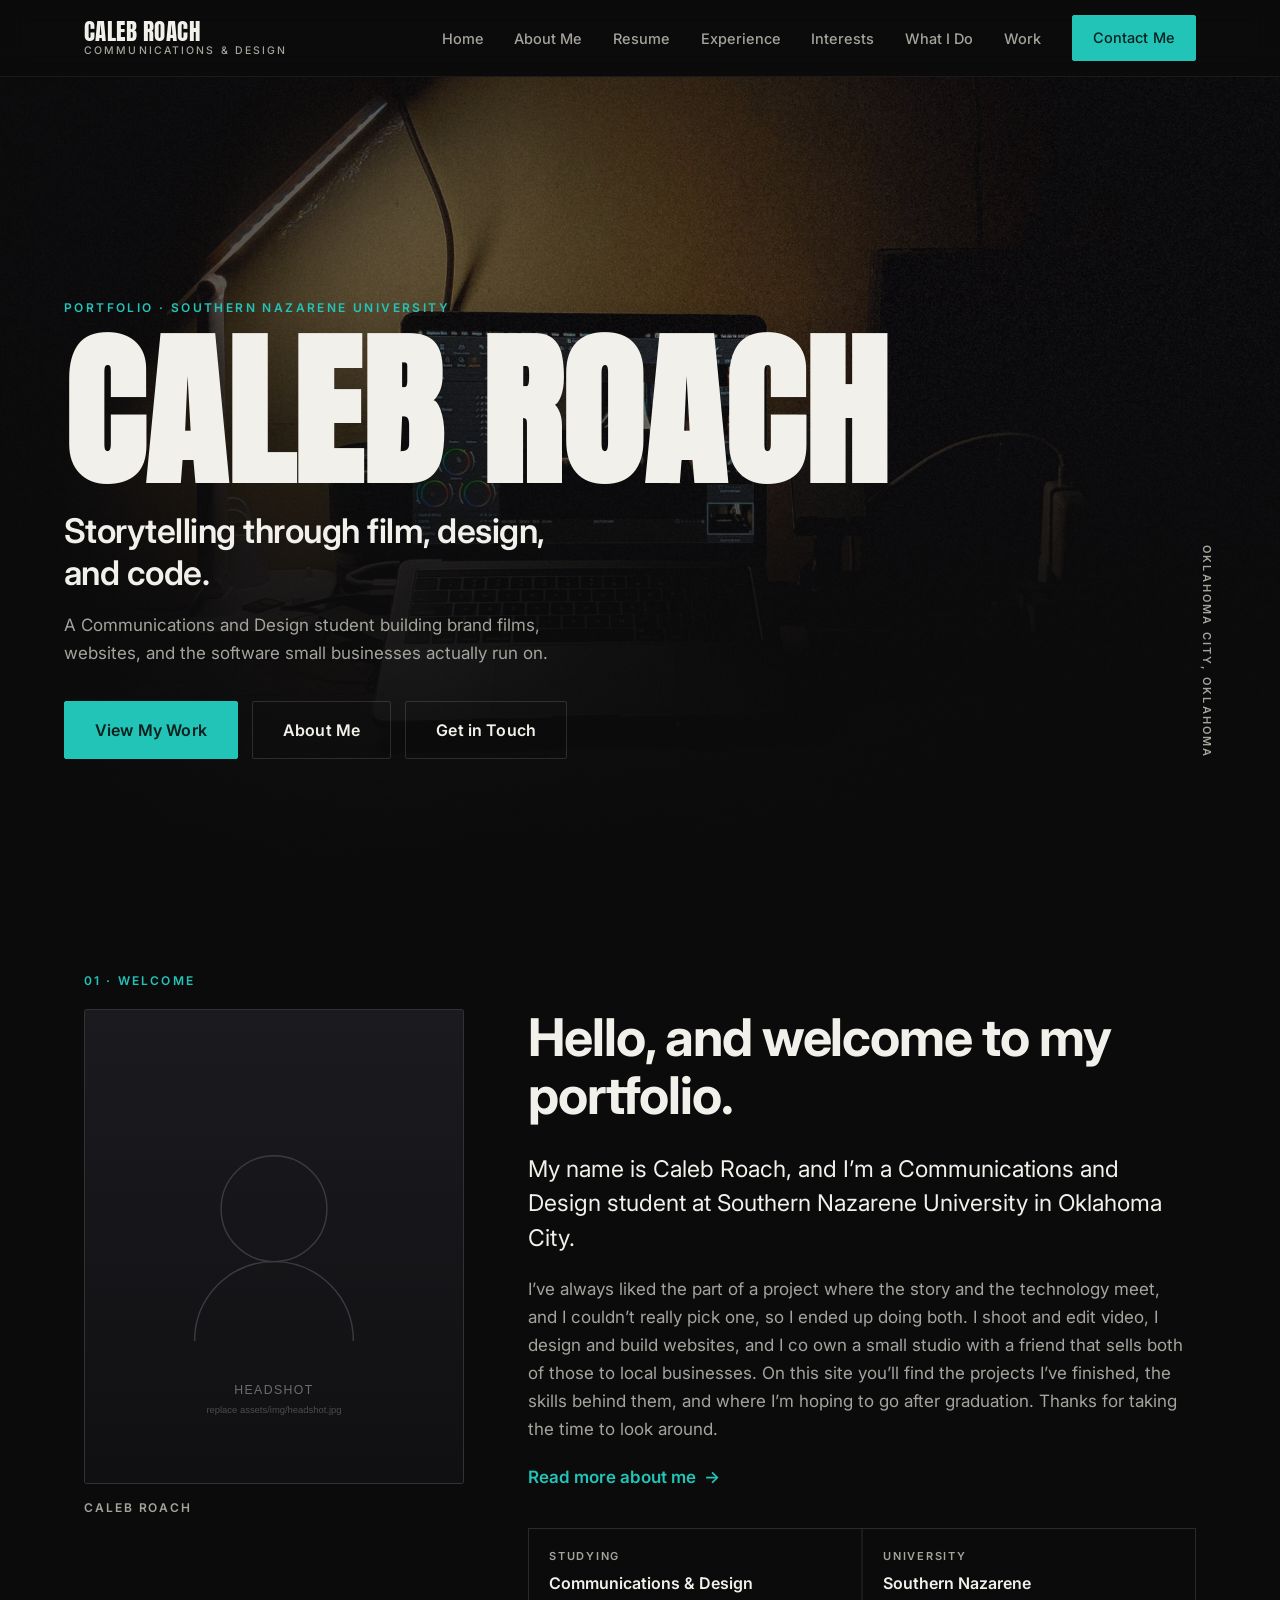
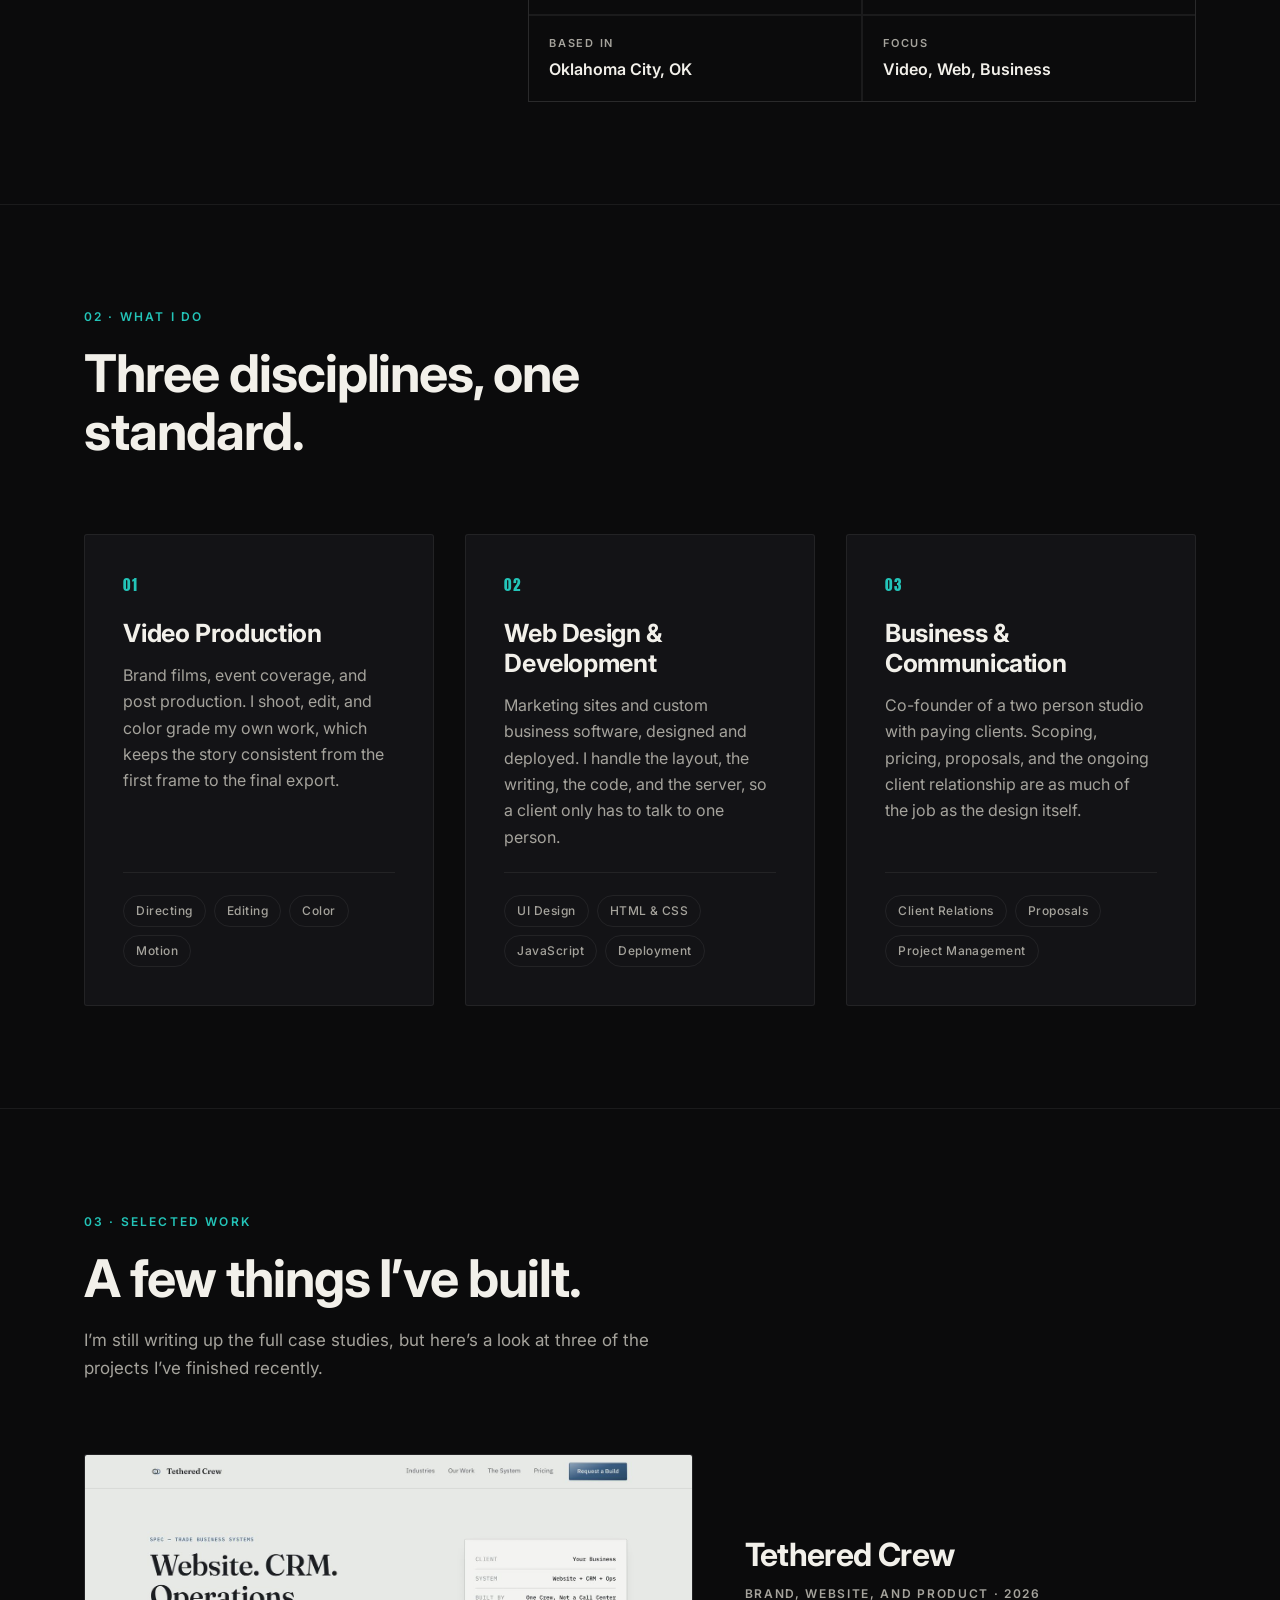
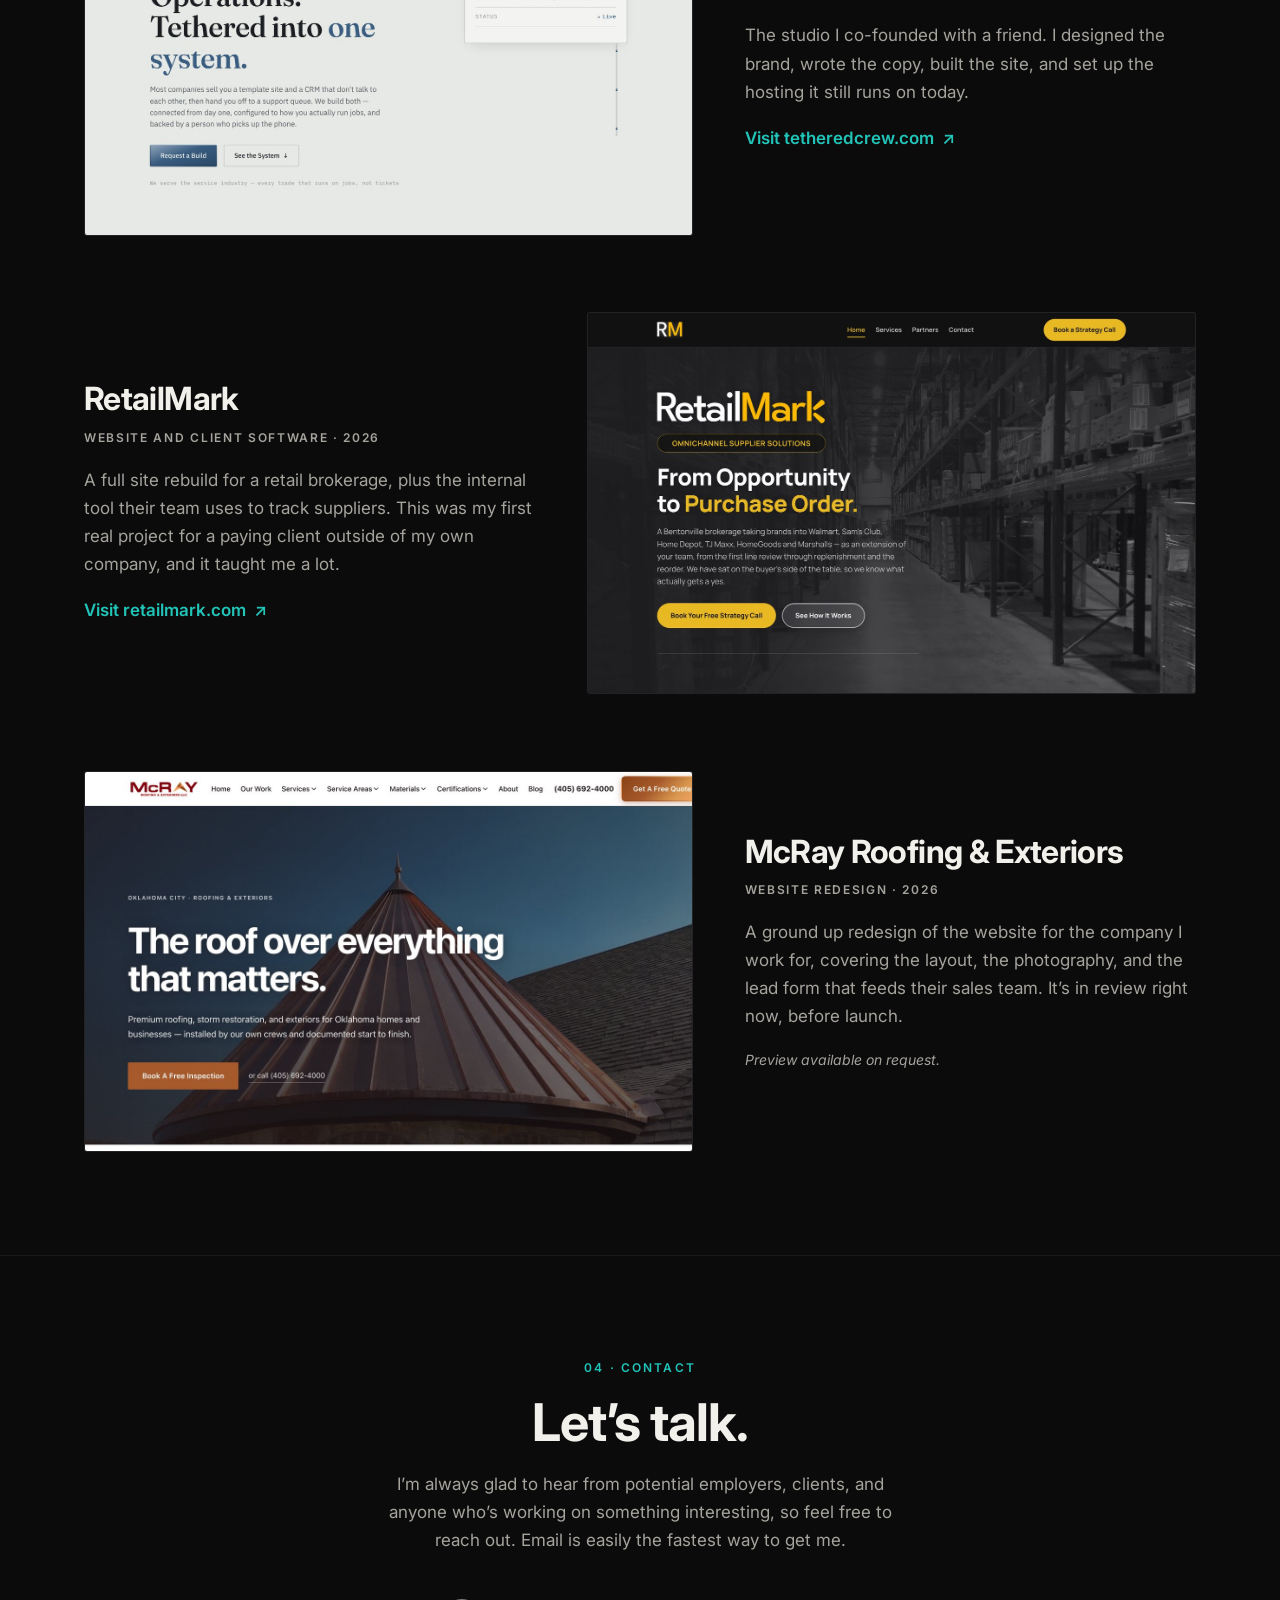
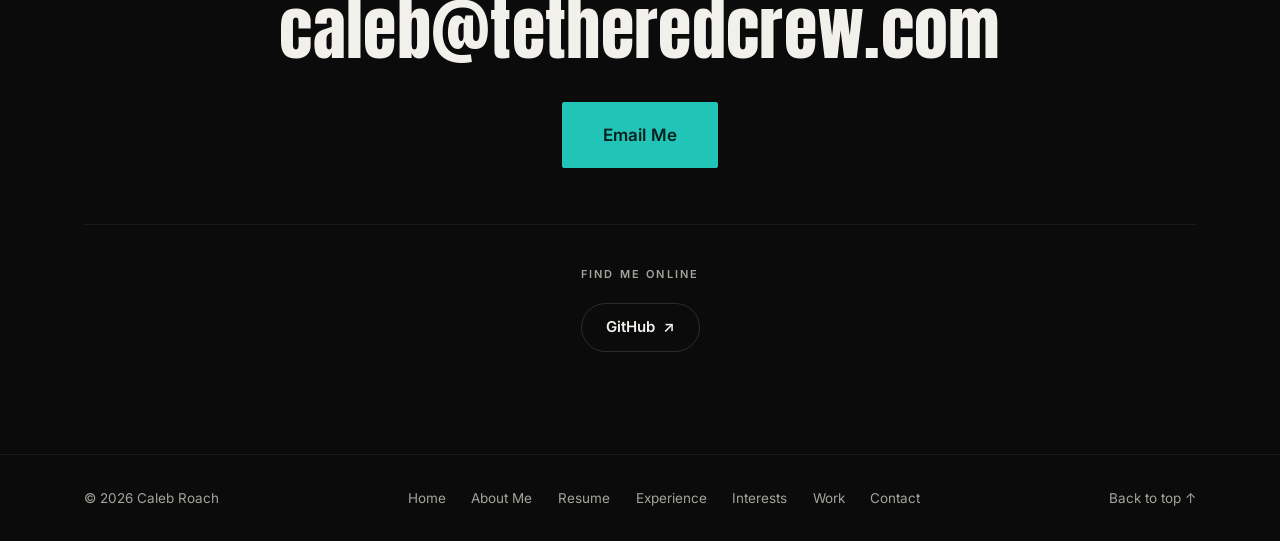
==== commit 9303e5ce: "Add the Interests page for the Week 6 brief Professional interests, affiliations and memberships, an" ====
--- a/index.html
+++ b/index.html
@@ -45,6 +45,7 @@
         <li><a href="about.html">About Me</a></li>
         <li><a href="resume.html">Resume</a></li>
         <li><a href="experience.html">Experience</a></li>
+        <li><a href="interests.html">Interests</a></li>
         <li><a href="#what-i-do">What I Do</a></li>
         <li><a href="#work">Work</a></li>
         <li><a class="btn btn--sm" href="#contact">Contact Me</a></li>
@@ -302,6 +303,7 @@
       <a href="about.html">About Me</a>
       <a href="resume.html">Resume</a>
       <a href="experience.html">Experience</a>
+      <a href="interests.html">Interests</a>
       <a href="#work">Work</a>
       <a href="#contact">Contact</a>
     </nav>
--- a/assets/css/style.css
+++ b/assets/css/style.css
@@ -941,6 +941,70 @@
 .award h3{ font-size:20px; font-weight:700; letter-spacing:-.015em; line-height:1.25; }
 .award__org{ font-size:14px; color:var(--bone); opacity:.8; margin:6px 0 12px; }
 .award p:last-child{ color:var(--bone-dim); font-size:15.5px; }
+/* an odd count would leave an empty cell, so the last card spans both */
+.award:last-child:nth-child(odd){ grid-column:1 / -1; }
+
+/* =========================================================
+   INTERESTS PAGE  (interests.html only)
+   Professional interests, affiliations, hobbies. Reuses
+   .page-head, .section-head, .values__grid, .value, .job,
+   .entry__bullets and .ahead from above.
+   ========================================================= */
+
+/* ---- 01 professional interests ---- */
+
+.pi{ padding-block:var(--gap); border-bottom:1px solid var(--line-soft); }
+.pi__goal{ margin-top:clamp(44px, 6vw, 72px); }
+
+/* ---- 02 affiliations ---- */
+
+.aff{ padding-block:var(--gap); border-bottom:1px solid var(--line-soft); }
+.aff__kind{
+  display:inline-block;
+  font-size:11px; font-weight:600;
+  letter-spacing:.14em; text-transform:uppercase;
+  color:var(--bone-dim);
+  margin-top:16px;
+}
+.aff .job__summary:last-child{ margin-bottom:0; }
+
+/* ---- 03 hobbies ---- */
+
+.hob{ padding-block:var(--gap); border-bottom:1px solid var(--line-soft); }
+
+.hob__grid{
+  display:grid;
+  grid-template-columns:minmax(260px, 420px) 1fr;
+  gap:clamp(32px, 5vw, 76px);
+  align-items:start;
+}
+
+.hob__photo{ position:sticky; top:calc(var(--header-h) + 24px); }
+.hob__photo img{
+  width:100%; aspect-ratio:4/5; object-fit:cover;
+  border:1px solid var(--line-soft);
+  border-radius:3px;
+  background:var(--ink-2);
+}
+.hob__photo figcaption{
+  margin-top:14px;
+  font-size:13.5px;
+  color:var(--bone-dim);
+}
+
+.hob__body .lede{ max-width:52ch; margin-bottom:clamp(28px, 4vw, 44px); }
+
+.hob__item{
+  padding-block:24px;
+  border-top:1px solid var(--line);
+}
+.hob__item:last-child{ border-bottom:1px solid var(--line); }
+.hob__item h3{
+  font-size:clamp(19px, 2vw, 22px); font-weight:700;
+  letter-spacing:-.015em; line-height:1.2;
+  margin-bottom:8px;
+}
+.hob__item p{ color:var(--bone-dim); font-size:16px; max-width:60ch; }
 
 /* ---------------- footer ---------------- */
 
@@ -973,10 +1037,10 @@
    Responsive
    ========================================================= */
 
-/* Seven nav items no longer fit beside the brand below ~915px
+/* Eight nav items no longer fit beside the brand below ~1025px
    (a link starts wrapping onto two lines), so the menu collapses
    earlier than the rest of the phone layout. */
-@media (max-width: 940px){
+@media (max-width: 1060px){
   .nav__toggle{ display:inline-flex; }
 
   .nav__menu{
@@ -1015,6 +1079,8 @@
   .cp__media{ position:static; }
   .cp__item:nth-child(even) .cp__media--tall{ justify-self:start; }
   .job{ grid-template-columns:1fr; }
+  .hob__grid{ grid-template-columns:1fr; }
+  .hob__photo{ position:static; max-width:420px; }
   .hero__location{ display:none; }
 }
 
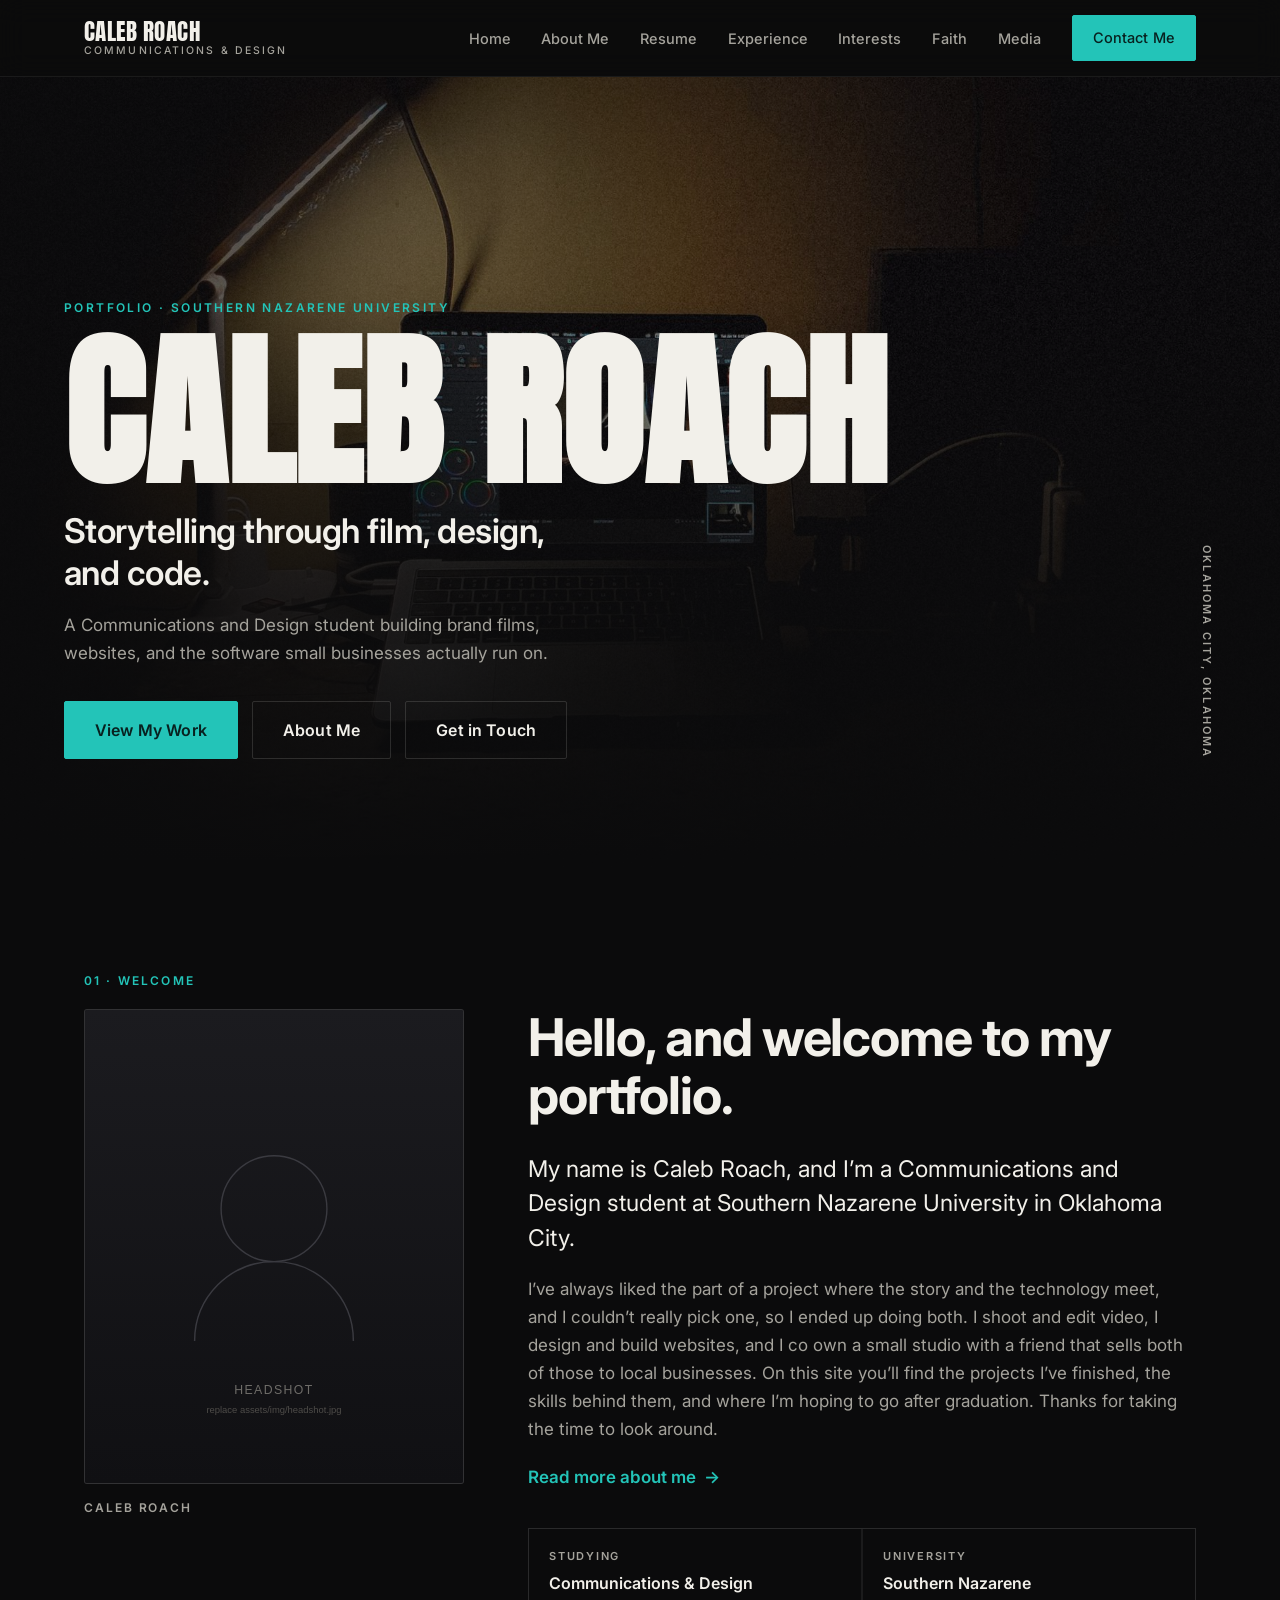
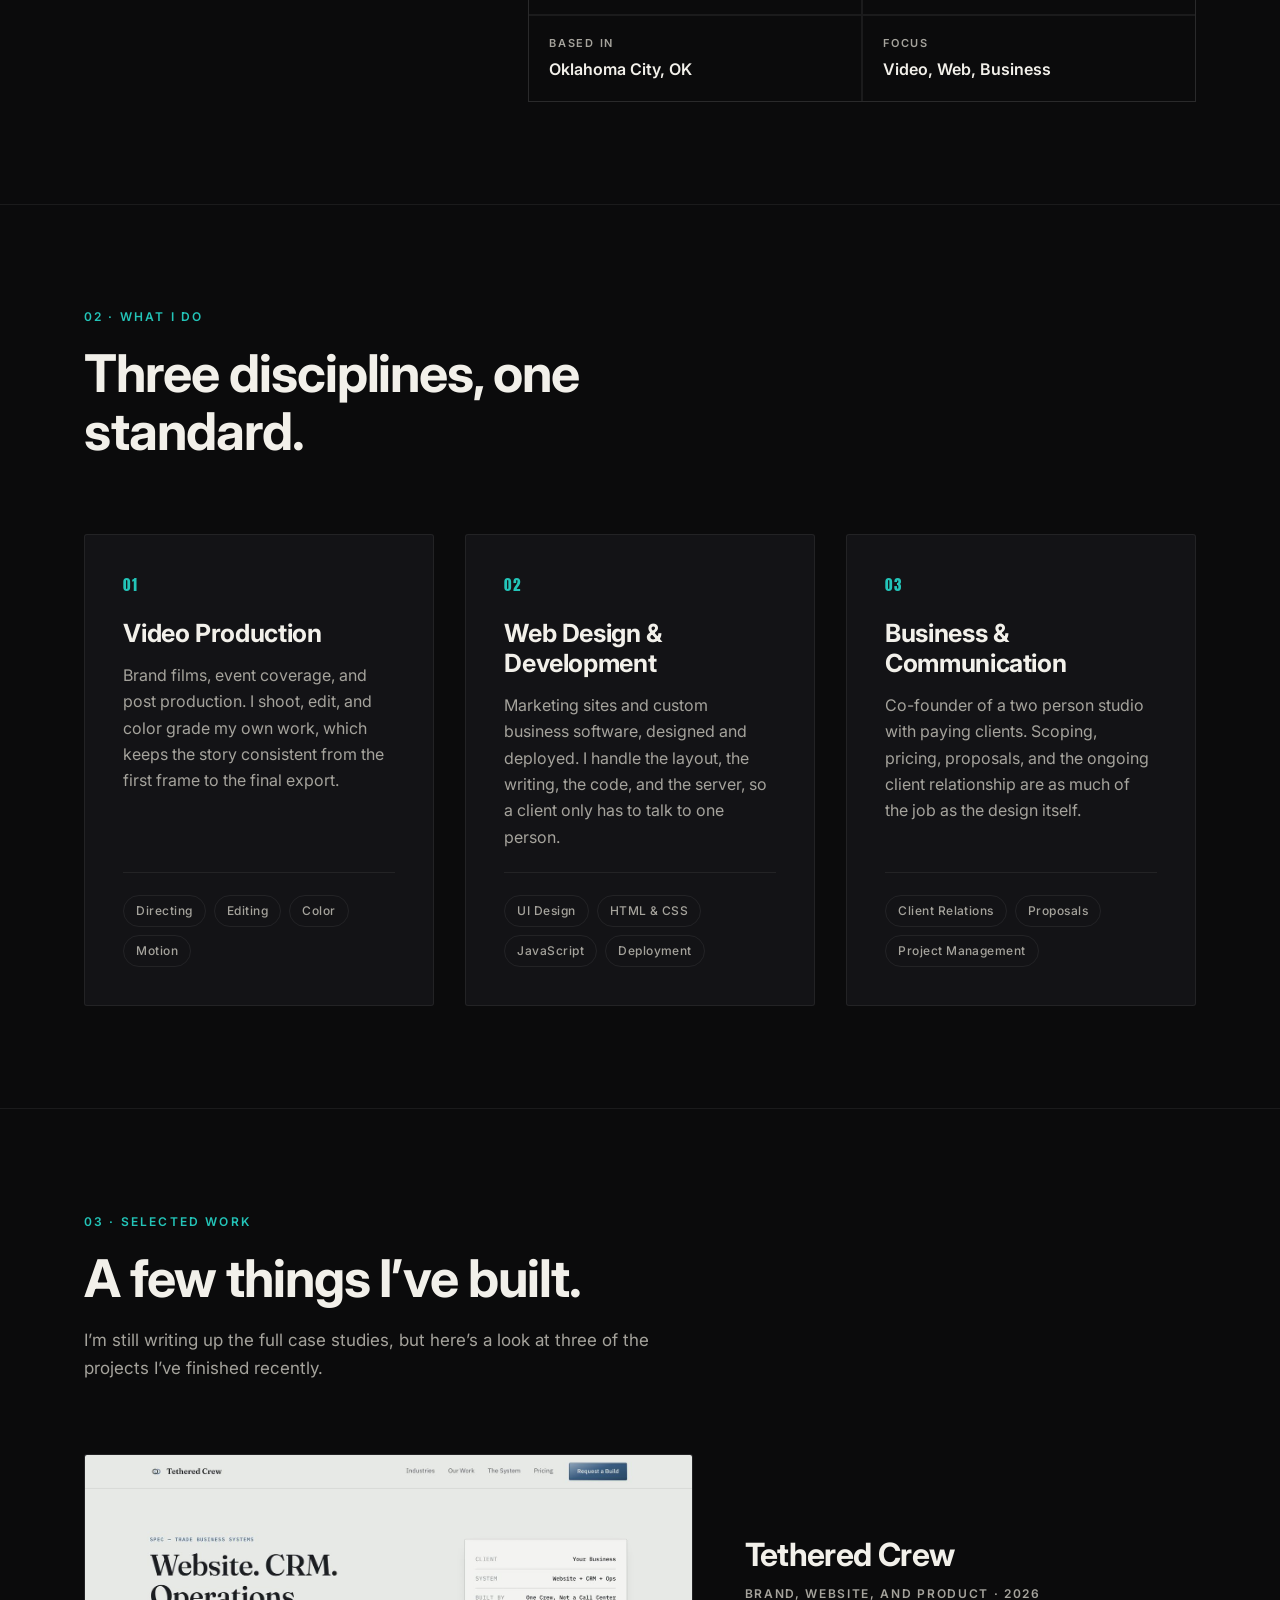
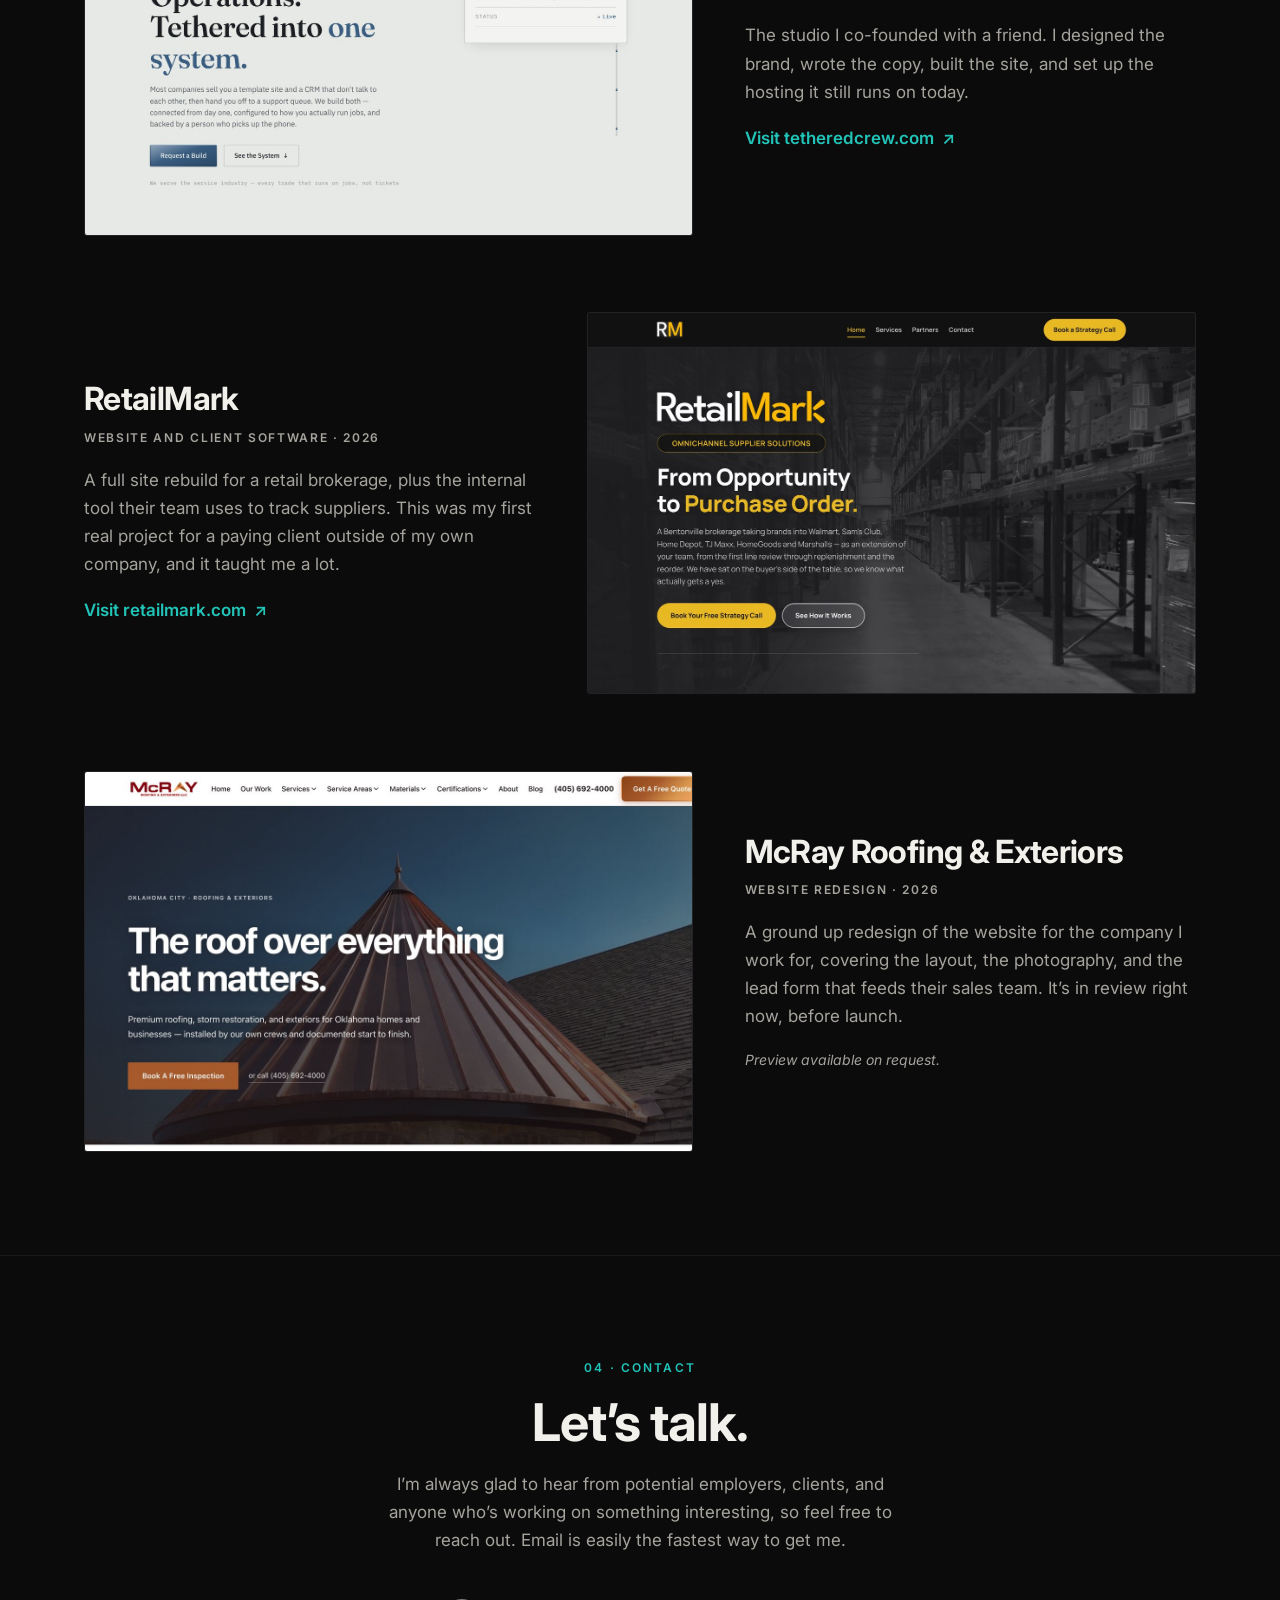
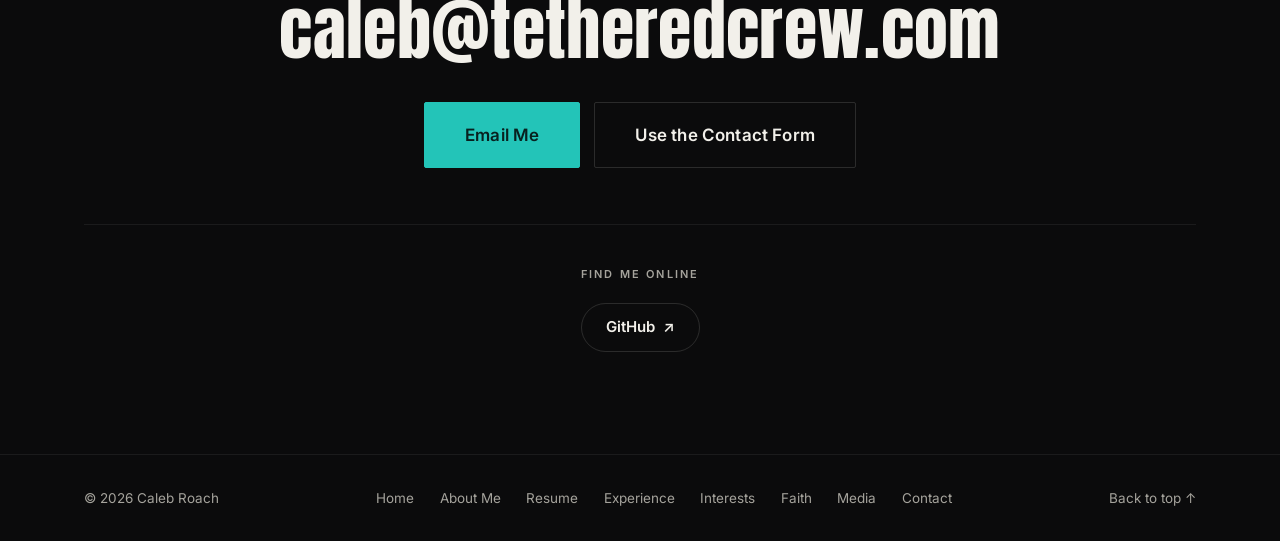
==== commit a95369b2: "Add the Faith, Media and Contact pages for the Week 7 brief Walk of Faith page, a media page with a " ====
--- a/index.html
+++ b/index.html
@@ -46,9 +46,9 @@
         <li><a href="resume.html">Resume</a></li>
         <li><a href="experience.html">Experience</a></li>
         <li><a href="interests.html">Interests</a></li>
-        <li><a href="#what-i-do">What I Do</a></li>
-        <li><a href="#work">Work</a></li>
-        <li><a class="btn btn--sm" href="#contact">Contact Me</a></li>
+        <li><a href="faith.html">Faith</a></li>
+        <li><a href="media.html">Media</a></li>
+        <li><a class="btn btn--sm" href="contact.html">Contact Me</a></li>
       </ul>
     </nav>
 
@@ -269,7 +269,10 @@
 
     <a class="contact__mail" href="mailto:caleb@tetheredcrew.com" data-reveal>caleb@tetheredcrew.com</a>
 
-    <p data-reveal><a class="btn btn--lg" href="mailto:caleb@tetheredcrew.com">Email Me</a></p>
+    <div class="ahead__actions" data-reveal>
+      <a class="btn btn--lg" href="mailto:caleb@tetheredcrew.com">Email Me</a>
+      <a class="btn btn--lg btn--ghost" href="contact.html">Use the Contact Form</a>
+    </div>
 
     <div class="social" data-reveal>
       <p class="social__label">Find me online</p>
@@ -304,8 +307,9 @@
       <a href="resume.html">Resume</a>
       <a href="experience.html">Experience</a>
       <a href="interests.html">Interests</a>
-      <a href="#work">Work</a>
-      <a href="#contact">Contact</a>
+      <a href="faith.html">Faith</a>
+      <a href="media.html">Media</a>
+      <a href="contact.html">Contact</a>
     </nav>
     <a href="#top">Back to top <span aria-hidden="true">&#8593;</span></a>
   </div>
--- a/assets/css/style.css
+++ b/assets/css/style.css
@@ -1005,6 +1005,293 @@
   margin-bottom:8px;
 }
 .hob__item p{ color:var(--bone-dim); font-size:16px; max-width:60ch; }
+
+/* =========================================================
+   WALK OF FAITH PAGE  (faith.html only)
+   Reuses .page-head, .section-head, .prose, .values, .value,
+   .motivation, .hob__item and .ahead from above.
+   ========================================================= */
+
+.fw{ padding-block:var(--gap); border-bottom:1px solid var(--line-soft); }
+
+.fw__grid{
+  display:grid;
+  grid-template-columns:1fr 1.05fr;
+  gap:clamp(32px, 5vw, 76px);
+  align-items:start;
+}
+
+.fw__photo{ position:sticky; top:calc(var(--header-h) + 24px); }
+.fw__photo img{
+  width:100%; aspect-ratio:4/5; object-fit:cover; object-position:38% 50%;
+  border:1px solid var(--line-soft);
+  border-radius:3px;
+  background:var(--ink-2);
+}
+.fw__photo figcaption{
+  margin-top:14px;
+  font-size:13.5px;
+  color:var(--bone-dim);
+  max-width:46ch;
+}
+
+.fw__text .section-head{ margin-bottom:clamp(24px, 3vw, 36px); }
+.fw__list{ max-width:76ch; }
+
+/* =========================================================
+   MEDIA PAGE  (media.html only)
+   A video, an image gallery with a full size viewer, and the
+   image credits. Reuses .page-head, .section-head, .career__list
+   and .ahead from above.
+   ========================================================= */
+
+/* ---- 01 video ---- */
+
+.reel{ padding-block:var(--gap); border-bottom:1px solid var(--line-soft); }
+
+.reel__frame video{
+  display:block; width:100%; height:auto; aspect-ratio:16/9;
+  border:1px solid var(--line);
+  border-radius:3px;
+  background:#000;
+}
+.reel__frame figcaption{
+  margin-top:14px;
+  font-size:13.5px;
+  color:var(--bone-dim);
+}
+
+/* ---- 02 gallery ---- */
+
+.gal{ padding-block:var(--gap); border-bottom:1px solid var(--line-soft); }
+
+.gal__grid{
+  display:grid;
+  grid-template-columns:repeat(3, minmax(0,1fr));
+  gap:clamp(12px, 1.6vw, 22px);
+}
+
+.gal__tile{
+  position:relative; display:block; overflow:hidden;
+  border:1px solid var(--line-soft);
+  border-radius:3px;
+  background:var(--ink-2);
+  cursor:zoom-in;
+  transition:border-color .3s var(--ease);
+}
+.gal__tile:hover{ border-color:var(--line); }
+.gal__tile img{
+  width:100%; aspect-ratio:4/3; object-fit:cover; object-position:50% 0;
+  transition:transform .6s var(--ease);
+}
+.gal__tile:hover img{ transform:scale(1.03); }
+
+.gal__meta{
+  display:flex; flex-direction:column; gap:4px;
+  padding:14px 16px 16px;
+  border-top:1px solid var(--line-soft);
+}
+.gal__kind{
+  font-size:11px; font-weight:600;
+  letter-spacing:.14em; text-transform:uppercase;
+  color:var(--accent);
+}
+.gal__title{ font-size:15.5px; font-weight:600; }
+
+/* ---- full size viewer ---- */
+
+.lightbox{
+  width:min(1100px, calc(100vw - 24px));
+  max-width:none; max-height:calc(100dvh - 24px);
+  padding:clamp(14px, 2vw, 24px);
+  background:var(--ink-2); color:var(--bone);
+  border:1px solid var(--line);
+  border-radius:3px;
+}
+.lightbox::backdrop{ background:rgba(5,5,6,.86); }
+
+.lightbox__close{
+  display:block; margin:0 0 12px auto;
+  background:none; border:1px solid var(--line); border-radius:2px;
+  color:var(--bone); font:inherit; font-size:13px; font-weight:600;
+  padding:8px 14px; cursor:pointer;
+}
+.lightbox__close:hover{ background:var(--bone); color:var(--ink); }
+
+.lightbox__img{
+  width:auto; max-width:100%;
+  max-height:calc(100dvh - 250px);
+  margin:0 auto;
+  object-fit:contain;
+}
+.lightbox__fig figcaption{
+  display:flex; flex-direction:column; gap:2px;
+  margin-top:14px;
+  font-size:14.5px; color:var(--bone-dim);
+}
+.lightbox__fig figcaption b{ font-size:16px; color:var(--bone); }
+
+.lightbox__nav{
+  display:flex; align-items:center; justify-content:space-between; gap:12px;
+  margin-top:16px;
+}
+.lightbox__nav .btn{ cursor:pointer; font-family:inherit; }
+.lightbox__count{
+  font-size:13px; color:var(--bone-dim);
+  font-variant-numeric:tabular-nums;
+}
+
+/* ---- 03 credits ---- */
+
+.credits{ padding-block:var(--gap); border-bottom:1px solid var(--line-soft); }
+
+.credits__grid{
+  display:grid;
+  grid-template-columns:repeat(2, minmax(0,1fr));
+  gap:clamp(20px, 2.4vw, 32px);
+  align-items:start;
+}
+.credits__card{
+  background:var(--ink-2);
+  border:1px solid var(--line-soft);
+  border-radius:3px;
+  padding:clamp(24px, 3vw, 34px);
+}
+.credits__card h3{
+  font-size:12px; letter-spacing:.16em; text-transform:uppercase;
+  color:var(--accent);
+  margin-bottom:18px;
+}
+.credits__card .link{ display:inline; }
+.credits__note{
+  margin-top:20px; padding-top:18px;
+  border-top:1px solid var(--line-soft);
+  font-size:14px; color:var(--bone-dim);
+}
+
+/* =========================================================
+   CONTACT PAGE  (contact.html and thanks.html only)
+   Reuses .page-head, .section-head and .social from above.
+   ========================================================= */
+
+.ct__banner{
+  border-bottom:1px solid var(--line-soft);
+  background:var(--ink-2);
+}
+.ct__banner img{
+  width:100%;
+  aspect-ratio:32/9;
+  object-fit:cover;
+  object-position:50% 46%;
+  opacity:.85;
+}
+
+.ct{ padding-block:var(--gap); }
+
+.ct__grid{
+  display:grid;
+  grid-template-columns:.9fr 1.1fr;
+  gap:clamp(32px, 5vw, 76px);
+  align-items:start;
+}
+
+.ct__info .section-head{ margin-bottom:clamp(24px, 3vw, 36px); }
+
+.ct__list{
+  border:1px solid var(--line-soft);
+  border-radius:3px;
+  overflow:hidden;
+}
+.ct__list li{
+  display:flex; flex-direction:column; gap:5px;
+  padding:18px 20px;
+  background:var(--ink-2);
+  border-top:1px solid var(--line-soft);
+}
+.ct__list li:first-child{ border-top:0; }
+.ct__list span{
+  font-size:11px; font-weight:600;
+  letter-spacing:.16em; text-transform:uppercase;
+  color:var(--bone-dim);
+}
+.ct__list b,
+.ct__list a{ font-size:16px; font-weight:600; overflow-wrap:anywhere; }
+.ct__list a{ color:var(--accent); }
+.ct__list a:hover{ text-decoration:underline; }
+
+.ct__social{ margin-top:36px; }
+.ct__social .social__list{ justify-content:flex-start; }
+
+.ct__form{
+  background:var(--ink-2);
+  border:1px solid var(--line-soft);
+  border-radius:3px;
+  padding:clamp(24px, 3.4vw, 44px);
+}
+.ct__form-head{
+  font-size:clamp(24px, 2.8vw, 34px);
+  font-weight:700; letter-spacing:-.02em; line-height:1.15;
+  margin:0 0 28px;
+}
+
+/* honeypot, hidden from people and left in place for bots */
+.ct__trap{ position:absolute; left:-9999px; }
+
+.ct__row{
+  display:grid; grid-template-columns:repeat(2, minmax(0,1fr));
+  gap:18px;
+}
+
+.field{ margin-bottom:18px; }
+.field label{
+  display:block;
+  font-size:13px; font-weight:600;
+  margin-bottom:8px;
+}
+.field input,
+.field select,
+.field textarea{
+  display:block; width:100%;
+  font:inherit; font-size:16px;
+  color:var(--bone);
+  background:var(--ink);
+  border:1px solid var(--line);
+  border-radius:2px;
+  padding:13px 14px;
+  transition:border-color .22s var(--ease);
+}
+.field textarea{ resize:vertical; min-height:140px; }
+.field select{
+  appearance:none; -webkit-appearance:none;
+  padding-right:40px;
+  background-image:
+    linear-gradient(45deg, transparent 50%, var(--bone-dim) 50%),
+    linear-gradient(135deg, var(--bone-dim) 50%, transparent 50%);
+  background-position:calc(100% - 20px) 50%, calc(100% - 14px) 50%;
+  background-size:6px 6px;
+  background-repeat:no-repeat;
+}
+.field input:hover,
+.field select:hover,
+.field textarea:hover{ border-color:rgba(242,240,234,.3); }
+.field input:focus,
+.field select:focus,
+.field textarea:focus{ outline:none; border-color:var(--accent); }
+
+.ct__submit{ margin-top:26px; }
+.ct__submit .btn{ cursor:pointer; font-family:inherit; }
+.ct__fine{
+  margin-top:20px;
+  font-size:13.5px; color:var(--bone-dim);
+  max-width:52ch;
+}
+.ct__fine .link{ display:inline; }
+
+.ct__thanks{ border-bottom:0; padding-bottom:var(--gap); }
+.ct__thanks-actions{
+  display:flex; flex-wrap:wrap; gap:14px;
+  margin-top:40px;
+}
 
 /* ---------------- footer ---------------- */
 
@@ -1081,6 +1368,12 @@
   .job{ grid-template-columns:1fr; }
   .hob__grid{ grid-template-columns:1fr; }
   .hob__photo{ position:static; max-width:420px; }
+  .fw__grid{ grid-template-columns:1fr; }
+  .fw__photo{ position:static; }
+  .fw__photo img{ aspect-ratio:16/9; }
+  .gal__grid{ grid-template-columns:repeat(2, minmax(0,1fr)); }
+  .credits__grid{ grid-template-columns:1fr; }
+  .ct__grid{ grid-template-columns:1fr; }
   .hero__location{ display:none; }
 }
 
@@ -1092,6 +1385,13 @@
   .entry__head{ flex-direction:column; align-items:flex-start; gap:2px; }
   .cp__meta{ grid-template-columns:1fr; }
   .award__grid{ grid-template-columns:1fr; }
+  .ct__row{ grid-template-columns:1fr; gap:0; }
+  .ct__submit .btn{ width:100%; }
+  .ct__thanks-actions .btn{ width:100%; }
+  .ct__banner img{ aspect-ratio:16/9; }
+  .gal__meta{ padding:10px 12px 12px; }
+  .gal__title{ font-size:14px; }
+  .lightbox__nav .btn{ padding:10px 12px; }
 
   .hero{ min-height:auto; padding-top:clamp(72px, 18vw, 120px); }
   .hero__tagline{ max-width:none; }
